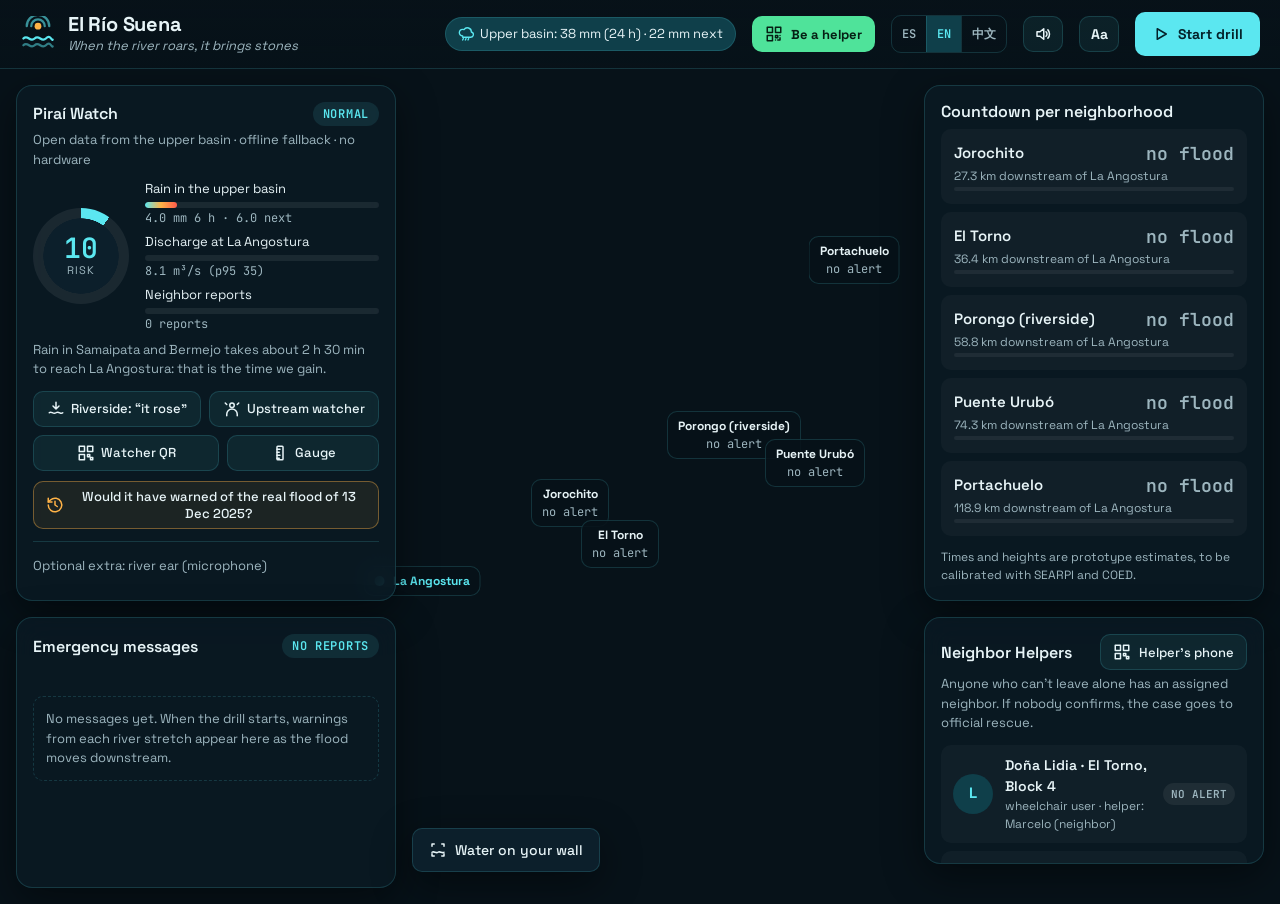
==== index.html @ af2d5462 "Vecinos Ayudantes y nombres sorteados para las personas de ejemplo - «Vecinos guardianes» pasa a «Ve" ====
<!doctype html>
<html lang="es">
<head>
<meta charset="utf-8">
<meta name="viewport" content="width=device-width, initial-scale=1">
<title>El Río Suena</title>
<meta name="description" content="Cuando el río suena, piedras trae: lluvia y caudal abiertos de la cuenca del Piraí, cuenta regresiva por barrio y vecinos ayudantes para quien no puede salir solo.">
<meta property="og:title" content="El Río Suena · alerta de crecidas del Piraí">
<meta property="og:description" content="Datos abiertos de la cuenca, cuenta regresiva por barrio y vecinos ayudantes. Santa Cruz, Bolivia.">
<meta property="og:image" content="capturas/escritorio-guardianes.png">
<meta name="theme-color" content="#071219">
<link rel="icon" href="icono.svg" type="image/svg+xml">
<link rel="manifest" href="manifest.webmanifest">
<link rel="apple-touch-icon" href="icono-192.png">
<link rel="stylesheet" href="vendor/fuentes.css">
<link rel="stylesheet" href="vendor/maplibre-gl.css">
<link rel="stylesheet" href="estilo.css">
</head>
<body>
<header class="barra">
  <div class="marca-app">
    <svg class="logo" viewBox="0 0 32 32" aria-hidden="true"><path d="M3 20c4-4 6 4 10 0s6 4 10 0 5 2 6 1" /><path d="M3 26c4-4 6 4 10 0s6 4 10 0 5 2 6 1" opacity=".5"/><circle cx="16" cy="9" r="3"/><path d="M10 9a6 6 0 0 1 12 0M6 9a10 10 0 0 1 20 0" opacity=".6"/></svg>
    <div><h1>El Río Suena</h1><p class="lema">Cuando el río suena, piedras trae</p></div>
  </div>
  <div class="chips">
    <span class="chip" id="chip-lluvia" title="Lluvia real río arriba"><svg viewBox="0 0 24 24"><path d="M7 15a5 5 0 1 1 2-9.6A6 6 0 0 1 20 9a4 4 0 0 1-1 7.9H7z"/><path d="M8 19l-1 2M12 19l-1 2M16 19l-1 2"/></svg><span>Lluvia…</span></span>
    <span class="chip" id="chip-reloj" hidden></span>
    <span class="chip sin-red-chip">Sin internet · última alerta guardada</span>
  </div>
  <button class="btn chico qr-jurado" id="btn-qr-jurado" title="Escanea y recibe la alerta en tu celular"><svg viewBox="0 0 24 24"><rect x="3" y="3" width="7" height="7"/><rect x="14" y="3" width="7" height="7"/><rect x="3" y="14" width="7" height="7"/><path d="M14 14h3v3h-3zM20 14v.01M14 20h.01M17 20h3v-3"/></svg>Sé ayudante</button>
  <span id="idioma-sel"></span>
  <button class="btn chico icono" id="btn-repetir" title="Leer el aviso en voz alta" aria-label="Leer el aviso en voz alta"><svg viewBox="0 0 24 24"><path d="M4 9v6h4l5 4V5L8 9z"/><path d="M16 9a4 4 0 0 1 0 6M18.5 6.5a8 8 0 0 1 0 11"/></svg></button>
  <button class="btn chico icono" id="btn-grande" aria-pressed="false" title="Letra grande y alto contraste" aria-label="Letra grande y alto contraste"><b>Aa</b></button>
  <button class="btn" id="btn-falsa" hidden title="La junta verificó el río y no hay crecida: se cancela la alerta en todos los celulares"><svg viewBox="0 0 24 24"><circle cx="12" cy="12" r="9"/><path d="M8 8l8 8M16 8l-8 8"/></svg>Falsa alarma</button>
  <button class="btn primario" id="btn-simulacro"><svg viewBox="0 0 24 24"><path d="M7 5l12 7-12 7z"/></svg>Iniciar simulacro</button>
</header>

<main class="tablero">
  <div id="mapa" class="mapa" aria-label="Mapa del río Piraí"></div>

  <section class="panel oido" aria-labelledby="t-oido">
    <header><h2 id="t-oido">Vigía del Piraí</h2><span class="estado" id="estado-riesgo" data-e="normal">escaneando…</span></header>
    <p class="sub" id="fuente-escaneo">Datos abiertos de la cuenca alta · sin sensores ni hardware</p>
    <p class="oficial" id="oficial" hidden><i></i><span></span> <a target="_blank" rel="noopener" hidden>boletín</a></p>
    <div class="riesgo">
      <div class="aguja"><b id="riesgo-num">…</b><span>riesgo</span></div>
      <ul class="partes">
        <li><span>Lluvia en la cuenca alta</span><div class="medidor"><i id="p-lluvia"></i></div><small id="v-lluvia">5 puntos · Open-Meteo</small></li>
        <li><span>Caudal en La Angostura</span><div class="medidor"><i id="p-rio"></i></div><small id="v-rio">GloFAS · Copernicus</small></li>
        <li><span>Reportes de vecinos</span><div class="medidor"><i id="p-vecinos"></i></div><small id="v-vecinos">0 reportes</small></li>
      </ul>
    </div>
    <p class="detalle" id="detalle-riesgo">La lluvia en Samaipata y Bermejo tarda unas 2 h 30 min en bajar hasta La Angostura: ese es el tiempo que ganamos.</p>
    <div class="fila">
      <button class="btn chico" id="btn-crecio" title="Un vecino de la ribera reporta que el río creció (solo sube el índice)"><svg viewBox="0 0 24 24"><path d="M3 17c3-3 5 3 9 0s6 3 9 0M12 3v9M8 8l4 4 4-4"/></svg>Ribera: «creció»</button>
      <button class="btn chico" id="btn-vigia" title="Un vigía río arriba (Bermejo, río Espejos) reporta que el río creció: con 2 vigías hay alerta"><svg viewBox="0 0 24 24"><circle cx="12" cy="7" r="3"/><path d="M5 21v-2a7 7 0 0 1 14 0v2M3 4l2 2M21 4l-2 2"/></svg>Vigía río arriba</button>
      <button class="btn chico" id="btn-qr-vigia" title="Escanea con otro celular para reportar como vigía río arriba"><svg viewBox="0 0 24 24"><rect x="3" y="3" width="7" height="7"/><rect x="14" y="3" width="7" height="7"/><rect x="3" y="14" width="7" height="7"/><path d="M14 14h3v3h-3zM18 18h3v3h-3z"/></svg>QR vigía</button>
      <button class="btn chico" id="btn-regla" title="Foto de la regla pintada: se lee el nivel con 3 toques"><svg viewBox="0 0 24 24"><rect x="8" y="3" width="8" height="18" rx="1"/><path d="M8 7h4M8 11h3M8 15h4M8 19h3"/></svg>Regla</button>
      <input type="file" accept="image/*" capture="environment" id="foto-regla" hidden>
    </div>
    <p class="confianza" id="confianza" hidden></p>
    <button class="btn chico riada" id="btn-riada"><svg viewBox="0 0 24 24"><path d="M3 12a9 9 0 1 0 3-6.7L3 8"/><path d="M3 3v5h5M12 7v5l3 2"/></svg>¿Habría avisado la riada real del 13/12/2025?</button>
    <details class="extra">
      <summary>Extra opcional: oído del río (micrófono)</summary>
      <canvas id="espectro" width="520" height="120" aria-label="Espectrograma del sonido del río"></canvas>
      <div class="medidor"><div id="medidor-barra"></div></div>
      <p class="detalle"><span class="estado" id="estado-oido" data-e="apagado">apagado</span> <span id="detalle-oido">El rugido grave (20–300 Hz) de las piedras arrastradas sube antes que el nivel del agua.</span></p>
      <button class="btn chico" id="btn-mic"><svg viewBox="0 0 24 24"><rect x="9" y="3" width="6" height="11" rx="3"/><path d="M5 11a7 7 0 0 0 14 0M12 18v3"/></svg>Escuchar con micrófono</button>
    </details>
  </section>

  <section class="panel mensajes" aria-labelledby="t-msj">
    <header><h2 id="t-msj">Mensajes de emergencia</h2><span class="estado" id="estado-msj" data-e="normal">sin reportes</span></header>
    <!-- pila sin scroll: el mensaje activo queda quieto unos segundos para leerlo; los anteriores asoman detrás -->
    <div id="pila-msj" class="msj msj-pila" role="log" aria-live="polite" aria-relevant="additions"></div>
    <p class="msj-vacio" id="msj-vacio">Sin mensajes. Al iniciar el simulacro, aquí aparecen los avisos de cada tramo del río a medida que baja la crecida.</p>
  </section>

  <section class="panel cuenta" aria-labelledby="t-cuenta">
    <header><h2 id="t-cuenta">Cuenta regresiva por barrio</h2></header>
    <ol id="lista-barrios" class="barrios"></ol>
    <p class="nota">Tiempos y alturas estimados para el prototipo; se calibran con SEARPI y el COED.</p>
  </section>

  <section class="panel guardianes" aria-labelledby="t-guard">
    <header><h2 id="t-guard">Vecinos Ayudantes</h2><button class="btn chico" id="btn-qr"><svg viewBox="0 0 24 24"><rect x="3" y="3" width="7" height="7"/><rect x="14" y="3" width="7" height="7"/><rect x="3" y="14" width="7" height="7"/><path d="M14 14h3v3h-3zM18 18h3v3h-3z"/></svg>Celular del ayudante</button></header>
    <p class="sub">Quien no puede salir solo tiene un vecino asignado. Si nadie confirma, pasa al rescate oficial.</p>
    <ul id="lista-personas" class="personas"></ul>
    <div class="fila pie"><button class="btn chico" id="btn-registro"><svg viewBox="0 0 24 24"><circle cx="9" cy="8" r="3"/><path d="M3 20v-1a6 6 0 0 1 12 0v1M19 8v6M16 11h6"/></svg>Registrar persona</button><button class="btn chico" id="btn-junta"><svg viewBox="0 0 24 24"><rect x="3" y="4" width="18" height="16" rx="2"/><path d="M3 9h18M8 4v16"/></svg>Panel de la junta / COED</button></div>
  </section>

  <button class="btn flotante" id="btn-pared" aria-label="El agua en tu pared" title="El agua en tu pared"><svg viewBox="0 0 24 24"><path d="M4 7V4h3M17 4h3v3M20 17v3h-3M7 20H4v-3"/><path d="M4 15c3-2 5 2 8 0s5 2 8 0"/></svg>El agua en tu pared</button>
</main>

<dialog id="dlg-pared" class="dlg pantalla">
  <div class="pared">
    <video id="video" playsinline muted></video>
    <canvas id="lienzo-pared"></canvas>
    <div class="pared-info"><b id="pared-barrio">El Torno</b><span id="pared-msg">…</span></div>
    <div class="pared-acciones">
      <select id="pared-sel" aria-label="Barrio"></select>
      <button class="btn chico" id="pared-auto">Calibrar solo</button>
      <button class="btn chico" id="pared-cerrar">Cerrar</button>
    </div>
  </div>
</dialog>

<dialog id="dlg-regla" class="dlg">
  <h3>Lectura de la regla pintada</h3>
  <p id="regla-paso">Toca la marca de 0 m</p>
  <div class="regla-img"><canvas id="lienzo-regla"></canvas></div>
  <div class="fila"><button class="btn chico" id="regla-cerrar">Cerrar</button></div>
</dialog>

<dialog id="dlg-qr" class="dlg">
  <h3>Sé ayudante de…</h3>
  <p>Escanea con tu celular y toca «Activar avisos». Cuando el río suene, tu celular va a sonar y vibrar.</p>
  <div id="qr" class="qr"></div>
  <p class="nota" id="qr-link"></p>
  <p class="nota">Para que suene con la pantalla apagada: app <b>ntfy</b> → suscribirse al tema <code id="qr-tema"></code>.</p>
  <div class="fila"><button class="btn chico" id="qr-cerrar">Cerrar</button></div>
</dialog>

<dialog id="dlg-registro" class="dlg">
  <h3>Registrar a quien no puede salir solo</h3>
  <p>Llega al registro compartido de la junta vecinal. Cuando la junta lo aprueba, su ayudante recibe la alerta. Sin internet se guarda aquí y se envía después.</p>
  <form id="form-registro" class="formulario">
    <label>Nombre<input name="nombre" id="reg-nombre" required maxlength="60" placeholder="Doña Carmen Rojas"></label>
    <label>Edad<input name="edad" type="number" min="0" max="120" inputmode="numeric"></label>
    <label class="ancho">¿Qué necesita?<input name="necesidad" required maxlength="80" placeholder="silla de ruedas, no oye, niños solos…"></label>
    <label>Barrio<select name="barrio" id="reg-barrio" required></select></label>
    <label>Cuadra / referencia<input name="cuadra" required maxlength="40" placeholder="Cuadra 3, casa verde"></label>
    <label>Vecino ayudante<input name="guardian" required maxlength="60" placeholder="Marcelo (vecino)"></label>
    <label>Celular del ayudante<input name="tel" type="tel" inputmode="tel" maxlength="16" placeholder="7XXXXXXX"></label>
    <label class="ancho">Cómo avisarle<select name="idioma"><option value="castellano">castellano</option><option value="LSB">señas (LSB)</option><option value="quechua">quechua</option><option value="guaraní">guaraní</option><option value="aimara">aimara</option></select></label>
    <p class="nota ancho" id="reg-msg" role="status"></p>
    <div class="fila ancho"><button class="btn primario" type="submit">Registrar</button><button class="btn chico" type="button" id="reg-cerrar">Cerrar</button></div>
  </form>
</dialog>

<dialog id="dlg-junta" class="dlg ancha">
  <h3>Panel de la junta vecinal y del COED</h3>
  <p class="nube" id="junta-nube" role="status"></p>
  <div class="fila" id="junta-login" hidden><label>Clave de la junta <input id="junta-clave" type="password" inputmode="numeric" autocomplete="off" maxlength="40" placeholder="demo: 1312"></label><button class="btn chico ok" id="junta-entrar">Entrar</button></div>
  <p id="junta-resumen"></p>
  <div class="tabla-env"><table class="junta"><thead><tr><th>Persona</th><th>Dónde</th><th>Necesita</th><th>Ayudante</th><th>Estado</th><th></th></tr></thead><tbody id="junta-filas"></tbody></table></div>
  <div class="fila"><button class="btn chico" id="junta-csv">Exportar CSV</button><button class="btn chico" id="junta-imprimir">Imprimir lista</button><button class="btn chico" id="junta-cerrar">Cerrar</button></div>
</dialog>

<dialog id="dlg-riada" class="dlg ancha">
  <h3>¿El Río Suena habría avisado la riada del 13/12/2025?</h3>
  <p>La madrugada del 13 de diciembre de 2025 el Piraí se desbordó en El Torno: 26 personas fallecieron y más de 1.300 familias resultaron damnificadas. Se reproduce esa noche hora por hora con los datos abiertos disponibles.</p>
  <svg id="riada-svg" class="riada-svg" viewBox="0 0 600 220" role="img" aria-label="Lluvia por hora y riesgo calculado la noche del 12 al 13 de diciembre de 2025"></svg>
  <p class="leyenda"><i class="lg mm"></i>lluvia por hora (modelos) <i class="lg solo"></i>riesgo solo con modelos <i class="lg con"></i>riesgo con vigías río arriba</p>
  <div id="riada-veredicto" class="veredicto" hidden></div>
  <p class="nota">Fuentes: <span id="riada-fuentes"></span></p>
  <div class="fila"><button class="btn chico" id="riada-cerrar">Cerrar</button></div>
</dialog>

<div class="respuestas" id="respuestas" aria-live="polite"></div>
<div class="exito" id="exito" hidden>
  <div class="exito-caja">
    <svg viewBox="0 0 64 64" aria-hidden="true"><circle cx="32" cy="32" r="29"/><path d="M19 33l9 9 18-20"/></svg>
    <h2>Todos a salvo</h2>
    <p id="exito-texto"></p>
    <div class="exito-datos" id="exito-datos"></div>
    <p class="lema">Cuando el río suena, el barrio responde.</p>
    <button class="btn primario" id="exito-cerrar">Ver el mapa</button>
  </div>
</div>

<script src="vendor/maplibre-gl.js"></script>
<script src="vendor/qrcode.min.js"></script>
<script type="module" src="js/app.js"></script>
</body>
</html>
---- vendor/fuentes.css ----
@font-face{font-family:'Space Grotesk';font-style:normal;font-weight:400;font-display:swap;src:url(fuentes/space-grotesk-latin-400-normal.woff2) format('woff2')}
@font-face{font-family:'Space Grotesk';font-style:normal;font-weight:500;font-display:swap;src:url(fuentes/space-grotesk-latin-500-normal.woff2) format('woff2')}
@font-face{font-family:'Space Grotesk';font-style:normal;font-weight:600;font-display:swap;src:url(fuentes/space-grotesk-latin-600-normal.woff2) format('woff2')}
@font-face{font-family:'Space Grotesk';font-style:normal;font-weight:700;font-display:swap;src:url(fuentes/space-grotesk-latin-700-normal.woff2) format('woff2')}
@font-face{font-family:'JetBrains Mono';font-style:normal;font-weight:400;font-display:swap;src:url(fuentes/jetbrains-mono-latin-400-normal.woff2) format('woff2')}
@font-face{font-family:'JetBrains Mono';font-style:normal;font-weight:600;font-display:swap;src:url(fuentes/jetbrains-mono-latin-600-normal.woff2) format('woff2')}
---- vendor/maplibre-gl.css ----
.maplibregl-map{font:12px/20px Helvetica Neue,Arial,Helvetica,sans-serif;overflow:hidden;position:relative;-webkit-tap-highlight-color:rgb(0 0 0/0)}.maplibregl-canvas{left:0;position:absolute;top:0}.maplibregl-map:fullscreen{height:100%;width:100%}.maplibregl-ctrl-group button.maplibregl-ctrl-compass{touch-action:none}.maplibregl-canvas-container.maplibregl-interactive,.maplibregl-ctrl-group button.maplibregl-ctrl-compass{cursor:grab;-webkit-user-select:none;-moz-user-select:none;user-select:none}.maplibregl-canvas-container.maplibregl-interactive.maplibregl-track-pointer{cursor:pointer}.maplibregl-canvas-container.maplibregl-interactive:active,.maplibregl-ctrl-group button.maplibregl-ctrl-compass:active{cursor:grabbing}.maplibregl-canvas-container.maplibregl-touch-zoom-rotate,.maplibregl-canvas-container.maplibregl-touch-zoom-rotate .maplibregl-canvas{touch-action:pan-x pan-y}.maplibregl-canvas-container.maplibregl-touch-drag-pan,.maplibregl-canvas-container.maplibregl-touch-drag-pan .maplibregl-canvas{touch-action:pinch-zoom}.maplibregl-canvas-container.maplibregl-touch-zoom-rotate.maplibregl-touch-drag-pan,.maplibregl-canvas-container.maplibregl-touch-zoom-rotate.maplibregl-touch-drag-pan .maplibregl-canvas{touch-action:none}.maplibregl-canvas-container.maplibregl-touch-drag-pan.maplibregl-cooperative-gestures,.maplibregl-canvas-container.maplibregl-touch-drag-pan.maplibregl-cooperative-gestures .maplibregl-canvas{touch-action:pan-x pan-y}.maplibregl-ctrl-bottom-left,.maplibregl-ctrl-bottom-right,.maplibregl-ctrl-top-left,.maplibregl-ctrl-top-right{pointer-events:none;position:absolute;z-index:2}.maplibregl-ctrl-top-left{left:0;top:0}.maplibregl-ctrl-top-right{right:0;top:0}.maplibregl-ctrl-bottom-left{bottom:0;left:0}.maplibregl-ctrl-bottom-right{bottom:0;right:0}.maplibregl-ctrl{clear:both;pointer-events:auto;transform:translate(0)}.maplibregl-ctrl-top-left .maplibregl-ctrl{float:left;margin:10px 0 0 10px}.maplibregl-ctrl-top-right .maplibregl-ctrl{float:right;margin:10px 10px 0 0}.maplibregl-ctrl-bottom-left .maplibregl-ctrl{float:left;margin:0 0 10px 10px}.maplibregl-ctrl-bottom-right .maplibregl-ctrl{float:right;margin:0 10px 10px 0}.maplibregl-ctrl-group{background:#fff;border-radius:4px}.maplibregl-ctrl-group:not(:empty){box-shadow:0 0 0 2px rgba(0,0,0,.1)}@media (forced-colors:active){.maplibregl-ctrl-group:not(:empty){box-shadow:0 0 0 2px ButtonText}}.maplibregl-ctrl-group button{background-color:transparent;border:0;box-sizing:border-box;cursor:pointer;display:block;height:29px;outline:none;padding:0;width:29px}.maplibregl-ctrl-group button+button{border-top:1px solid #ddd}.maplibregl-ctrl button .maplibregl-ctrl-icon{background-position:50%;background-repeat:no-repeat;display:block;height:100%;width:100%}@media (forced-colors:active){.maplibregl-ctrl-icon{background-color:transparent}.maplibregl-ctrl-group button+button{border-top:1px solid ButtonText}}.maplibregl-ctrl button::-moz-focus-inner{border:0;padding:0}.maplibregl-ctrl-attrib-button:focus,.maplibregl-ctrl-group button:focus{box-shadow:0 0 2px 2px #0096ff}.maplibregl-ctrl button:disabled{cursor:not-allowed}.maplibregl-ctrl button:disabled .maplibregl-ctrl-icon{opacity:.25}.maplibregl-ctrl button:not(:disabled):hover{background-color:rgb(0 0 0/5%)}.maplibregl-ctrl-group button:focus:focus-visible{box-shadow:0 0 2px 2px #0096ff}.maplibregl-ctrl-group button:focus:not(:focus-visible){box-shadow:none}.maplibregl-ctrl-group button:focus:first-child{border-radius:4px 4px 0 0}.maplibregl-ctrl-group button:focus:last-child{border-radius:0 0 4px 4px}.maplibregl-ctrl-group button:focus:only-child{border-radius:inherit}.maplibregl-ctrl button.maplibregl-ctrl-zoom-out .maplibregl-ctrl-icon{background-image:url("data:image/svg+xml;charset=utf-8,%3Csvg xmlns='http://www.w3.org/2000/svg' width='29' height='29' fill='%23333' viewBox='0 0 29 29'%3E%3Cpath d='M10 13c-.75 0-1.5.75-1.5 1.5S9.25 16 10 16h9c.75 0 1.5-.75 1.5-1.5S19.75 13 19 13z'/%3E%3C/svg%3E")}.maplibregl-ctrl button.maplibregl-ctrl-zoom-in .maplibregl-ctrl-icon{background-image:url("data:image/svg+xml;charset=utf-8,%3Csvg xmlns='http://www.w3.org/2000/svg' width='29' height='29' fill='%23333' viewBox='0 0 29 29'%3E%3Cpath d='M14.5 8.5c-.75 0-1.5.75-1.5 1.5v3h-3c-.75 0-1.5.75-1.5 1.5S9.25 16 10 16h3v3c0 .75.75 1.5 1.5 1.5S16 19.75 16 19v-3h3c.75 0 1.5-.75 1.5-1.5S19.75 13 19 13h-3v-3c0-.75-.75-1.5-1.5-1.5'/%3E%3C/svg%3E")}@media (forced-colors:active){.maplibregl-ctrl button.maplibregl-ctrl-zoom-out .maplibregl-ctrl-icon{background-image:url("data:image/svg+xml;charset=utf-8,%3Csvg xmlns='http://www.w3.org/2000/svg' width='29' height='29' fill='%23fff' viewBox='0 0 29 29'%3E%3Cpath d='M10 13c-.75 0-1.5.75-1.5 1.5S9.25 16 10 16h9c.75 0 1.5-.75 1.5-1.5S19.75 13 19 13z'/%3E%3C/svg%3E")}.maplibregl-ctrl button.maplibregl-ctrl-zoom-in .maplibregl-ctrl-icon{background-image:url("data:image/svg+xml;charset=utf-8,%3Csvg xmlns='http://www.w3.org/2000/svg' width='29' height='29' fill='%23fff' viewBox='0 0 29 29'%3E%3Cpath d='M14.5 8.5c-.75 0-1.5.75-1.5 1.5v3h-3c-.75 0-1.5.75-1.5 1.5S9.25 16 10 16h3v3c0 .75.75 1.5 1.5 1.5S16 19.75 16 19v-3h3c.75 0 1.5-.75 1.5-1.5S19.75 13 19 13h-3v-3c0-.75-.75-1.5-1.5-1.5'/%3E%3C/svg%3E")}}@media (forced-colors:active) and (prefers-color-scheme:light){.maplibregl-ctrl button.maplibregl-ctrl-zoom-out .maplibregl-ctrl-icon{background-image:url("data:image/svg+xml;charset=utf-8,%3Csvg xmlns='http://www.w3.org/2000/svg' width='29' height='29' viewBox='0 0 29 29'%3E%3Cpath d='M10 13c-.75 0-1.5.75-1.5 1.5S9.25 16 10 16h9c.75 0 1.5-.75 1.5-1.5S19.75 13 19 13z'/%3E%3C/svg%3E")}.maplibregl-ctrl button.maplibregl-ctrl-zoom-in .maplibregl-ctrl-icon{background-image:url("data:image/svg+xml;charset=utf-8,%3Csvg xmlns='http://www.w3.org/2000/svg' width='29' height='29' viewBox='0 0 29 29'%3E%3Cpath d='M14.5 8.5c-.75 0-1.5.75-1.5 1.5v3h-3c-.75 0-1.5.75-1.5 1.5S9.25 16 10 16h3v3c0 .75.75 1.5 1.5 1.5S16 19.75 16 19v-3h3c.75 0 1.5-.75 1.5-1.5S19.75 13 19 13h-3v-3c0-.75-.75-1.5-1.5-1.5'/%3E%3C/svg%3E")}}.maplibregl-ctrl button.maplibregl-ctrl-fullscreen .maplibregl-ctrl-icon{background-image:url("data:image/svg+xml;charset=utf-8,%3Csvg xmlns='http://www.w3.org/2000/svg' width='29' height='29' fill='%23333' viewBox='0 0 29 29'%3E%3Cpath d='M24 16v5.5c0 1.75-.75 2.5-2.5 2.5H16v-1l3-1.5-4-5.5 1-1 5.5 4 1.5-3zM6 16l1.5 3 5.5-4 1 1-4 5.5 3 1.5v1H7.5C5.75 24 5 23.25 5 21.5V16zm7-11v1l-3 1.5 4 5.5-1 1-5.5-4L6 13H5V7.5C5 5.75 5.75 5 7.5 5zm11 2.5c0-1.75-.75-2.5-2.5-2.5H16v1l3 1.5-4 5.5 1 1 5.5-4 1.5 3h1z'/%3E%3C/svg%3E")}.maplibregl-ctrl button.maplibregl-ctrl-shrink .maplibregl-ctrl-icon{background-image:url("data:image/svg+xml;charset=utf-8,%3Csvg xmlns='http://www.w3.org/2000/svg' width='29' height='29' viewBox='0 0 29 29'%3E%3Cpath d='M18.5 16c-1.75 0-2.5.75-2.5 2.5V24h1l1.5-3 5.5 4 1-1-4-5.5 3-1.5v-1zM13 18.5c0-1.75-.75-2.5-2.5-2.5H5v1l3 1.5L4 24l1 1 5.5-4 1.5 3h1zm3-8c0 1.75.75 2.5 2.5 2.5H24v-1l-3-1.5L25 5l-1-1-5.5 4L17 5h-1zM10.5 13c1.75 0 2.5-.75 2.5-2.5V5h-1l-1.5 3L5 4 4 5l4 5.5L5 12v1z'/%3E%3C/svg%3E")}@media (forced-colors:active){.maplibregl-ctrl button.maplibregl-ctrl-fullscreen .maplibregl-ctrl-icon{background-image:url("data:image/svg+xml;charset=utf-8,%3Csvg xmlns='http://www.w3.org/2000/svg' width='29' height='29' fill='%23fff' viewBox='0 0 29 29'%3E%3Cpath d='M24 16v5.5c0 1.75-.75 2.5-2.5 2.5H16v-1l3-1.5-4-5.5 1-1 5.5 4 1.5-3zM6 16l1.5 3 5.5-4 1 1-4 5.5 3 1.5v1H7.5C5.75 24 5 23.25 5 21.5V16zm7-11v1l-3 1.5 4 5.5-1 1-5.5-4L6 13H5V7.5C5 5.75 5.75 5 7.5 5zm11 2.5c0-1.75-.75-2.5-2.5-2.5H16v1l3 1.5-4 5.5 1 1 5.5-4 1.5 3h1z'/%3E%3C/svg%3E")}.maplibregl-ctrl button.maplibregl-ctrl-shrink .maplibregl-ctrl-icon{background-image:url("data:image/svg+xml;charset=utf-8,%3Csvg xmlns='http://www.w3.org/2000/svg' width='29' height='29' fill='%23fff' viewBox='0 0 29 29'%3E%3Cpath d='M18.5 16c-1.75 0-2.5.75-2.5 2.5V24h1l1.5-3 5.5 4 1-1-4-5.5 3-1.5v-1zM13 18.5c0-1.75-.75-2.5-2.5-2.5H5v1l3 1.5L4 24l1 1 5.5-4 1.5 3h1zm3-8c0 1.75.75 2.5 2.5 2.5H24v-1l-3-1.5L25 5l-1-1-5.5 4L17 5h-1zM10.5 13c1.75 0 2.5-.75 2.5-2.5V5h-1l-1.5 3L5 4 4 5l4 5.5L5 12v1z'/%3E%3C/svg%3E")}}@media (forced-colors:active) and (prefers-color-scheme:light){.maplibregl-ctrl button.maplibregl-ctrl-fullscreen .maplibregl-ctrl-icon{background-image:url("data:image/svg+xml;charset=utf-8,%3Csvg xmlns='http://www.w3.org/2000/svg' width='29' height='29' viewBox='0 0 29 29'%3E%3Cpath d='M24 16v5.5c0 1.75-.75 2.5-2.5 2.5H16v-1l3-1.5-4-5.5 1-1 5.5 4 1.5-3zM6 16l1.5 3 5.5-4 1 1-4 5.5 3 1.5v1H7.5C5.75 24 5 23.25 5 21.5V16zm7-11v1l-3 1.5 4 5.5-1 1-5.5-4L6 13H5V7.5C5 5.75 5.75 5 7.5 5zm11 2.5c0-1.75-.75-2.5-2.5-2.5H16v1l3 1.5-4 5.5 1 1 5.5-4 1.5 3h1z'/%3E%3C/svg%3E")}.maplibregl-ctrl button.maplibregl-ctrl-shrink .maplibregl-ctrl-icon{background-image:url("data:image/svg+xml;charset=utf-8,%3Csvg xmlns='http://www.w3.org/2000/svg' width='29' height='29' viewBox='0 0 29 29'%3E%3Cpath d='M18.5 16c-1.75 0-2.5.75-2.5 2.5V24h1l1.5-3 5.5 4 1-1-4-5.5 3-1.5v-1zM13 18.5c0-1.75-.75-2.5-2.5-2.5H5v1l3 1.5L4 24l1 1 5.5-4 1.5 3h1zm3-8c0 1.75.75 2.5 2.5 2.5H24v-1l-3-1.5L25 5l-1-1-5.5 4L17 5h-1zM10.5 13c1.75 0 2.5-.75 2.5-2.5V5h-1l-1.5 3L5 4 4 5l4 5.5L5 12v1z'/%3E%3C/svg%3E")}}.maplibregl-ctrl button.maplibregl-ctrl-compass .maplibregl-ctrl-icon{background-image:url("data:image/svg+xml;charset=utf-8,%3Csvg xmlns='http://www.w3.org/2000/svg' width='29' height='29' fill='%23333' viewBox='0 0 29 29'%3E%3Cpath d='m10.5 14 4-8 4 8z'/%3E%3Cpath fill='%23ccc' d='m10.5 16 4 8 4-8z'/%3E%3C/svg%3E")}@media (forced-colors:active){.maplibregl-ctrl button.maplibregl-ctrl-compass .maplibregl-ctrl-icon{background-image:url("data:image/svg+xml;charset=utf-8,%3Csvg xmlns='http://www.w3.org/2000/svg' width='29' height='29' fill='%23fff' viewBox='0 0 29 29'%3E%3Cpath d='m10.5 14 4-8 4 8z'/%3E%3Cpath fill='%23ccc' d='m10.5 16 4 8 4-8z'/%3E%3C/svg%3E")}}@media (forced-colors:active) and (prefers-color-scheme:light){.maplibregl-ctrl button.maplibregl-ctrl-compass .maplibregl-ctrl-icon{background-image:url("data:image/svg+xml;charset=utf-8,%3Csvg xmlns='http://www.w3.org/2000/svg' width='29' height='29' viewBox='0 0 29 29'%3E%3Cpath d='m10.5 14 4-8 4 8z'/%3E%3Cpath fill='%23ccc' d='m10.5 16 4 8 4-8z'/%3E%3C/svg%3E")}}.maplibregl-ctrl button.maplibregl-ctrl-terrain .maplibregl-ctrl-icon{background-image:url("data:image/svg+xml;charset=utf-8,%3Csvg xmlns='http://www.w3.org/2000/svg' width='22' height='22' fill='%23333' viewBox='0 0 22 22'%3E%3Cpath d='m1.754 13.406 4.453-4.851 3.09 3.09 3.281 3.277.969-.969-3.309-3.312 3.844-4.121 6.148 6.886h1.082v-.855l-7.207-8.07-4.84 5.187L6.169 6.57l-5.48 5.965v.871ZM.688 16.844h20.625v1.375H.688Zm0 0'/%3E%3C/svg%3E")}.maplibregl-ctrl button.maplibregl-ctrl-terrain-enabled .maplibregl-ctrl-icon{background-image:url("data:image/svg+xml;charset=utf-8,%3Csvg xmlns='http://www.w3.org/2000/svg' width='22' height='22' fill='%2333b5e5' viewBox='0 0 22 22'%3E%3Cpath d='m1.754 13.406 4.453-4.851 3.09 3.09 3.281 3.277.969-.969-3.309-3.312 3.844-4.121 6.148 6.886h1.082v-.855l-7.207-8.07-4.84 5.187L6.169 6.57l-5.48 5.965v.871ZM.688 16.844h20.625v1.375H.688Zm0 0'/%3E%3C/svg%3E")}.maplibregl-ctrl button.maplibregl-ctrl-geolocate .maplibregl-ctrl-icon{background-image:url("data:image/svg+xml;charset=utf-8,%3Csvg xmlns='http://www.w3.org/2000/svg' width='29' height='29' fill='%23333' viewBox='0 0 20 20'%3E%3Cpath d='M10 4C9 4 9 5 9 5v.1A5 5 0 0 0 5.1 9H5s-1 0-1 1 1 1 1 1h.1A5 5 0 0 0 9 14.9v.1s0 1 1 1 1-1 1-1v-.1a5 5 0 0 0 3.9-3.9h.1s1 0 1-1-1-1-1-1h-.1A5 5 0 0 0 11 5.1V5s0-1-1-1m0 2.5a3.5 3.5 0 1 1 0 7 3.5 3.5 0 1 1 0-7'/%3E%3Ccircle cx='10' cy='10' r='2'/%3E%3C/svg%3E")}.maplibregl-ctrl button.maplibregl-ctrl-geolocate:disabled .maplibregl-ctrl-icon{background-image:url("data:image/svg+xml;charset=utf-8,%3Csvg xmlns='http://www.w3.org/2000/svg' width='29' height='29' fill='%23aaa' viewBox='0 0 20 20'%3E%3Cpath d='M10 4C9 4 9 5 9 5v.1A5 5 0 0 0 5.1 9H5s-1 0-1 1 1 1 1 1h.1A5 5 0 0 0 9 14.9v.1s0 1 1 1 1-1 1-1v-.1a5 5 0 0 0 3.9-3.9h.1s1 0 1-1-1-1-1-1h-.1A5 5 0 0 0 11 5.1V5s0-1-1-1m0 2.5a3.5 3.5 0 1 1 0 7 3.5 3.5 0 1 1 0-7'/%3E%3Ccircle cx='10' cy='10' r='2'/%3E%3Cpath fill='red' d='m14 5 1 1-9 9-1-1z'/%3E%3C/svg%3E")}.maplibregl-ctrl button.maplibregl-ctrl-geolocate.maplibregl-ctrl-geolocate-active .maplibregl-ctrl-icon{background-image:url("data:image/svg+xml;charset=utf-8,%3Csvg xmlns='http://www.w3.org/2000/svg' width='29' height='29' fill='%2333b5e5' viewBox='0 0 20 20'%3E%3Cpath d='M10 4C9 4 9 5 9 5v.1A5 5 0 0 0 5.1 9H5s-1 0-1 1 1 1 1 1h.1A5 5 0 0 0 9 14.9v.1s0 1 1 1 1-1 1-1v-.1a5 5 0 0 0 3.9-3.9h.1s1 0 1-1-1-1-1-1h-.1A5 5 0 0 0 11 5.1V5s0-1-1-1m0 2.5a3.5 3.5 0 1 1 0 7 3.5 3.5 0 1 1 0-7'/%3E%3Ccircle cx='10' cy='10' r='2'/%3E%3C/svg%3E")}.maplibregl-ctrl button.maplibregl-ctrl-geolocate.maplibregl-ctrl-geolocate-active-error .maplibregl-ctrl-icon{background-image:url("data:image/svg+xml;charset=utf-8,%3Csvg xmlns='http://www.w3.org/2000/svg' width='29' height='29' fill='%23e58978' viewBox='0 0 20 20'%3E%3Cpath d='M10 4C9 4 9 5 9 5v.1A5 5 0 0 0 5.1 9H5s-1 0-1 1 1 1 1 1h.1A5 5 0 0 0 9 14.9v.1s0 1 1 1 1-1 1-1v-.1a5 5 0 0 0 3.9-3.9h.1s1 0 1-1-1-1-1-1h-.1A5 5 0 0 0 11 5.1V5s0-1-1-1m0 2.5a3.5 3.5 0 1 1 0 7 3.5 3.5 0 1 1 0-7'/%3E%3Ccircle cx='10' cy='10' r='2'/%3E%3C/svg%3E")}.maplibregl-ctrl button.maplibregl-ctrl-geolocate.maplibregl-ctrl-geolocate-background .maplibregl-ctrl-icon{background-image:url("data:image/svg+xml;charset=utf-8,%3Csvg xmlns='http://www.w3.org/2000/svg' width='29' height='29' fill='%2333b5e5' viewBox='0 0 20 20'%3E%3Cpath d='M10 4C9 4 9 5 9 5v.1A5 5 0 0 0 5.1 9H5s-1 0-1 1 1 1 1 1h.1A5 5 0 0 0 9 14.9v.1s0 1 1 1 1-1 1-1v-.1a5 5 0 0 0 3.9-3.9h.1s1 0 1-1-1-1-1-1h-.1A5 5 0 0 0 11 5.1V5s0-1-1-1m0 2.5a3.5 3.5 0 1 1 0 7 3.5 3.5 0 1 1 0-7'/%3E%3C/svg%3E")}.maplibregl-ctrl button.maplibregl-ctrl-geolocate.maplibregl-ctrl-geolocate-background-error .maplibregl-ctrl-icon{background-image:url("data:image/svg+xml;charset=utf-8,%3Csvg xmlns='http://www.w3.org/2000/svg' width='29' height='29' fill='%23e54e33' viewBox='0 0 20 20'%3E%3Cpath d='M10 4C9 4 9 5 9 5v.1A5 5 0 0 0 5.1 9H5s-1 0-1 1 1 1 1 1h.1A5 5 0 0 0 9 14.9v.1s0 1 1 1 1-1 1-1v-.1a5 5 0 0 0 3.9-3.9h.1s1 0 1-1-1-1-1-1h-.1A5 5 0 0 0 11 5.1V5s0-1-1-1m0 2.5a3.5 3.5 0 1 1 0 7 3.5 3.5 0 1 1 0-7'/%3E%3C/svg%3E")}.maplibregl-ctrl button.maplibregl-ctrl-geolocate.maplibregl-ctrl-geolocate-waiting .maplibregl-ctrl-icon{animation:maplibregl-spin 2s linear infinite}@media (forced-colors:active){.maplibregl-ctrl button.maplibregl-ctrl-geolocate .maplibregl-ctrl-icon{background-image:url("data:image/svg+xml;charset=utf-8,%3Csvg xmlns='http://www.w3.org/2000/svg' width='29' height='29' fill='%23fff' viewBox='0 0 20 20'%3E%3Cpath d='M10 4C9 4 9 5 9 5v.1A5 5 0 0 0 5.1 9H5s-1 0-1 1 1 1 1 1h.1A5 5 0 0 0 9 14.9v.1s0 1 1 1 1-1 1-1v-.1a5 5 0 0 0 3.9-3.9h.1s1 0 1-1-1-1-1-1h-.1A5 5 0 0 0 11 5.1V5s0-1-1-1m0 2.5a3.5 3.5 0 1 1 0 7 3.5 3.5 0 1 1 0-7'/%3E%3Ccircle cx='10' cy='10' r='2'/%3E%3C/svg%3E")}.maplibregl-ctrl button.maplibregl-ctrl-geolocate:disabled .maplibregl-ctrl-icon{background-image:url("data:image/svg+xml;charset=utf-8,%3Csvg xmlns='http://www.w3.org/2000/svg' width='29' height='29' fill='%23999' viewBox='0 0 20 20'%3E%3Cpath d='M10 4C9 4 9 5 9 5v.1A5 5 0 0 0 5.1 9H5s-1 0-1 1 1 1 1 1h.1A5 5 0 0 0 9 14.9v.1s0 1 1 1 1-1 1-1v-.1a5 5 0 0 0 3.9-3.9h.1s1 0 1-1-1-1-1-1h-.1A5 5 0 0 0 11 5.1V5s0-1-1-1m0 2.5a3.5 3.5 0 1 1 0 7 3.5 3.5 0 1 1 0-7'/%3E%3Ccircle cx='10' cy='10' r='2'/%3E%3Cpath fill='red' d='m14 5 1 1-9 9-1-1z'/%3E%3C/svg%3E")}.maplibregl-ctrl button.maplibregl-ctrl-geolocate.maplibregl-ctrl-geolocate-active .maplibregl-ctrl-icon{background-image:url("data:image/svg+xml;charset=utf-8,%3Csvg xmlns='http://www.w3.org/2000/svg' width='29' height='29' fill='%2333b5e5' viewBox='0 0 20 20'%3E%3Cpath d='M10 4C9 4 9 5 9 5v.1A5 5 0 0 0 5.1 9H5s-1 0-1 1 1 1 1 1h.1A5 5 0 0 0 9 14.9v.1s0 1 1 1 1-1 1-1v-.1a5 5 0 0 0 3.9-3.9h.1s1 0 1-1-1-1-1-1h-.1A5 5 0 0 0 11 5.1V5s0-1-1-1m0 2.5a3.5 3.5 0 1 1 0 7 3.5 3.5 0 1 1 0-7'/%3E%3Ccircle cx='10' cy='10' r='2'/%3E%3C/svg%3E")}.maplibregl-ctrl button.maplibregl-ctrl-geolocate.maplibregl-ctrl-geolocate-active-error .maplibregl-ctrl-icon{background-image:url("data:image/svg+xml;charset=utf-8,%3Csvg xmlns='http://www.w3.org/2000/svg' width='29' height='29' fill='%23e58978' viewBox='0 0 20 20'%3E%3Cpath d='M10 4C9 4 9 5 9 5v.1A5 5 0 0 0 5.1 9H5s-1 0-1 1 1 1 1 1h.1A5 5 0 0 0 9 14.9v.1s0 1 1 1 1-1 1-1v-.1a5 5 0 0 0 3.9-3.9h.1s1 0 1-1-1-1-1-1h-.1A5 5 0 0 0 11 5.1V5s0-1-1-1m0 2.5a3.5 3.5 0 1 1 0 7 3.5 3.5 0 1 1 0-7'/%3E%3Ccircle cx='10' cy='10' r='2'/%3E%3C/svg%3E")}.maplibregl-ctrl button.maplibregl-ctrl-geolocate.maplibregl-ctrl-geolocate-background .maplibregl-ctrl-icon{background-image:url("data:image/svg+xml;charset=utf-8,%3Csvg xmlns='http://www.w3.org/2000/svg' width='29' height='29' fill='%2333b5e5' viewBox='0 0 20 20'%3E%3Cpath d='M10 4C9 4 9 5 9 5v.1A5 5 0 0 0 5.1 9H5s-1 0-1 1 1 1 1 1h.1A5 5 0 0 0 9 14.9v.1s0 1 1 1 1-1 1-1v-.1a5 5 0 0 0 3.9-3.9h.1s1 0 1-1-1-1-1-1h-.1A5 5 0 0 0 11 5.1V5s0-1-1-1m0 2.5a3.5 3.5 0 1 1 0 7 3.5 3.5 0 1 1 0-7'/%3E%3C/svg%3E")}.maplibregl-ctrl button.maplibregl-ctrl-geolocate.maplibregl-ctrl-geolocate-background-error .maplibregl-ctrl-icon{background-image:url("data:image/svg+xml;charset=utf-8,%3Csvg xmlns='http://www.w3.org/2000/svg' width='29' height='29' fill='%23e54e33' viewBox='0 0 20 20'%3E%3Cpath d='M10 4C9 4 9 5 9 5v.1A5 5 0 0 0 5.1 9H5s-1 0-1 1 1 1 1 1h.1A5 5 0 0 0 9 14.9v.1s0 1 1 1 1-1 1-1v-.1a5 5 0 0 0 3.9-3.9h.1s1 0 1-1-1-1-1-1h-.1A5 5 0 0 0 11 5.1V5s0-1-1-1m0 2.5a3.5 3.5 0 1 1 0 7 3.5 3.5 0 1 1 0-7'/%3E%3C/svg%3E")}}@media (forced-colors:active) and (prefers-color-scheme:light){.maplibregl-ctrl button.maplibregl-ctrl-geolocate .maplibregl-ctrl-icon{background-image:url("data:image/svg+xml;charset=utf-8,%3Csvg xmlns='http://www.w3.org/2000/svg' width='29' height='29' viewBox='0 0 20 20'%3E%3Cpath d='M10 4C9 4 9 5 9 5v.1A5 5 0 0 0 5.1 9H5s-1 0-1 1 1 1 1 1h.1A5 5 0 0 0 9 14.9v.1s0 1 1 1 1-1 1-1v-.1a5 5 0 0 0 3.9-3.9h.1s1 0 1-1-1-1-1-1h-.1A5 5 0 0 0 11 5.1V5s0-1-1-1m0 2.5a3.5 3.5 0 1 1 0 7 3.5 3.5 0 1 1 0-7'/%3E%3Ccircle cx='10' cy='10' r='2'/%3E%3C/svg%3E")}.maplibregl-ctrl button.maplibregl-ctrl-geolocate:disabled .maplibregl-ctrl-icon{background-image:url("data:image/svg+xml;charset=utf-8,%3Csvg xmlns='http://www.w3.org/2000/svg' width='29' height='29' fill='%23666' viewBox='0 0 20 20'%3E%3Cpath d='M10 4C9 4 9 5 9 5v.1A5 5 0 0 0 5.1 9H5s-1 0-1 1 1 1 1 1h.1A5 5 0 0 0 9 14.9v.1s0 1 1 1 1-1 1-1v-.1a5 5 0 0 0 3.9-3.9h.1s1 0 1-1-1-1-1-1h-.1A5 5 0 0 0 11 5.1V5s0-1-1-1m0 2.5a3.5 3.5 0 1 1 0 7 3.5 3.5 0 1 1 0-7'/%3E%3Ccircle cx='10' cy='10' r='2'/%3E%3Cpath fill='red' d='m14 5 1 1-9 9-1-1z'/%3E%3C/svg%3E")}}@keyframes maplibregl-spin{0%{transform:rotate(0deg)}to{transform:rotate(1turn)}}a.maplibregl-ctrl-logo{background-image:url("data:image/svg+xml;charset=utf-8,%3Csvg xmlns='http://www.w3.org/2000/svg' width='88' height='23' fill='none'%3E%3Cpath fill='%23000' fill-opacity='.4' fill-rule='evenodd' d='M17.408 16.796h-1.827l2.501-12.095h.198l3.324 6.533.988 2.19.988-2.19 3.258-6.533h.181l2.6 12.095h-1.81l-1.218-5.644-.362-1.71-.658 1.71-2.929 5.644h-.098l-2.914-5.644-.757-1.71-.345 1.71zm1.958-3.42-.726 3.663a1.255 1.255 0 0 1-1.232 1.011h-1.827a1.255 1.255 0 0 1-1.229-1.509l2.501-12.095a1.255 1.255 0 0 1 1.23-1.001h.197a1.25 1.25 0 0 1 1.12.685l3.19 6.273 3.125-6.263a1.25 1.25 0 0 1 1.123-.695h.181a1.255 1.255 0 0 1 1.227.991l1.443 6.71a5 5 0 0 1 .314-.787l.009-.016a4.6 4.6 0 0 1 1.777-1.887c.782-.46 1.668-.667 2.611-.667a4.6 4.6 0 0 1 1.7.32l.306.134c.21-.16.474-.256.759-.256h1.694a1.255 1.255 0 0 1 1.212.925 1.255 1.255 0 0 1 1.212-.925h1.711c.284 0 .545.094.755.252.613-.3 1.312-.45 2.075-.45 1.356 0 2.557.445 3.482 1.4q.47.48.763 1.064V4.701a1.255 1.255 0 0 1 1.255-1.255h1.86A1.255 1.255 0 0 1 54.44 4.7v9.194h2.217c.19 0 .37.043.532.118v-4.77c0-.356.147-.678.385-.906a2.42 2.42 0 0 1-.682-1.71c0-.665.267-1.253.735-1.7a2.45 2.45 0 0 1 1.722-.674 2.43 2.43 0 0 1 1.705.675q.318.302.504.683V4.7a1.255 1.255 0 0 1 1.255-1.255h1.744A1.255 1.255 0 0 1 65.812 4.7v3.335a4.8 4.8 0 0 1 1.526-.246c.938 0 1.817.214 2.59.69a4.47 4.47 0 0 1 1.67 1.743v-.98a1.255 1.255 0 0 1 1.256-1.256h1.777c.233 0 .451.064.639.174a3.4 3.4 0 0 1 1.567-.372c.346 0 .861.02 1.285.232a1.25 1.25 0 0 1 .689 1.004 4.7 4.7 0 0 1 .853-.588c.795-.44 1.675-.647 2.61-.647 1.385 0 2.65.39 3.525 1.396.836.938 1.168 2.173 1.168 3.528q-.001.515-.056 1.051a1.255 1.255 0 0 1-.947 1.09l.408.952a1.255 1.255 0 0 1-.477 1.552c-.418.268-.92.463-1.458.612-.613.171-1.304.244-2.049.244-1.06 0-2.043-.207-2.886-.698l-.015-.008c-.798-.48-1.419-1.135-1.818-1.963l-.004-.008a5.8 5.8 0 0 1-.548-2.512q0-.429.053-.843a1.3 1.3 0 0 1-.333-.086l-.166-.004c-.223 0-.426.062-.643.228-.03.024-.142.139-.142.59v3.883a1.255 1.255 0 0 1-1.256 1.256h-1.777a1.255 1.255 0 0 1-1.256-1.256V15.69l-.032.057a4.8 4.8 0 0 1-1.86 1.833 5.04 5.04 0 0 1-2.484.634 4.5 4.5 0 0 1-1.935-.424 1.25 1.25 0 0 1-.764.258h-1.71a1.255 1.255 0 0 1-1.256-1.255V7.687a2.4 2.4 0 0 1-.428.625c.253.23.412.561.412.93v7.553a1.255 1.255 0 0 1-1.256 1.255h-1.843a1.25 1.25 0 0 1-.894-.373c-.228.23-.544.373-.894.373H51.32a1.255 1.255 0 0 1-1.256-1.255v-1.251l-.061.117a4.7 4.7 0 0 1-1.782 1.884 4.77 4.77 0 0 1-2.485.67 5.6 5.6 0 0 1-1.485-.188l.009 2.764a1.255 1.255 0 0 1-1.255 1.259h-1.729a1.255 1.255 0 0 1-1.255-1.255v-3.537a1.255 1.255 0 0 1-1.167.793h-1.679a1.25 1.25 0 0 1-.77-.263 4.5 4.5 0 0 1-1.945.429c-.885 0-1.724-.21-2.495-.632l-.017-.01a5 5 0 0 1-1.081-.836 1.255 1.255 0 0 1-1.254 1.312h-1.81a1.255 1.255 0 0 1-1.228-.99l-.782-3.625-2.044 3.939a1.25 1.25 0 0 1-1.115.676h-.098a1.25 1.25 0 0 1-1.116-.68l-2.061-3.994zM35.92 16.63l.207-.114.223-.15q.493-.356.735-.785l.061-.118.033 1.332h1.678V9.242h-1.694l-.033 1.267q-.133-.329-.526-.658l-.032-.028a3.2 3.2 0 0 0-.668-.428l-.27-.12a3.3 3.3 0 0 0-1.235-.23q-1.136-.001-1.974.493a3.36 3.36 0 0 0-1.3 1.382q-.445.89-.444 2.074 0 1.2.51 2.107a3.8 3.8 0 0 0 1.382 1.381 3.9 3.9 0 0 0 1.893.477q.795 0 1.455-.33zm-2.789-5.38q-.576.675-.575 1.762 0 1.102.559 1.794.576.675 1.645.675a2.25 2.25 0 0 0 .934-.19 2.2 2.2 0 0 0 .468-.29l.178-.161a2.2 2.2 0 0 0 .397-.561q.244-.5.244-1.15v-.115q0-.708-.296-1.267l-.043-.077a2.2 2.2 0 0 0-.633-.709l-.13-.086-.047-.028a2.1 2.1 0 0 0-1.073-.285q-1.052 0-1.629.692zm2.316 2.706c.163-.17.28-.407.28-.83v-.114c0-.292-.06-.508-.15-.68a.96.96 0 0 0-.353-.389.85.85 0 0 0-.464-.127c-.4 0-.56.114-.664.239l-.01.012c-.148.174-.275.45-.275.945 0 .506.122.801.27.99.097.11.266.224.68.224.303 0 .504-.09.687-.269zm7.545 1.705a2.6 2.6 0 0 0 .331.423q.319.33.755.548l.173.074q.65.255 1.49.255 1.02 0 1.844-.493a3.45 3.45 0 0 0 1.316-1.4q.493-.904.493-2.089 0-1.909-.988-2.913-.988-1.02-2.584-1.02-.898 0-1.575.347a3 3 0 0 0-.415.262l-.199.166a3.4 3.4 0 0 0-.64.82V9.242h-1.712v11.553h1.729l-.017-5.134zm.53-1.138q.206.29.48.5l.155.11.053.034q.51.296 1.119.297 1.07 0 1.645-.675.577-.69.576-1.762 0-1.119-.576-1.777-.558-.675-1.645-.675-.435 0-.835.16a2 2 0 0 0-.284.136 2 2 0 0 0-.363.254 2.2 2.2 0 0 0-.46.569l-.082.162a2.6 2.6 0 0 0-.213 1.072v.115q0 .707.296 1.267l.135.211zm.964-.818a1.1 1.1 0 0 0 .367.385.94.94 0 0 0 .476.118c.423 0 .59-.117.687-.23.159-.194.28-.478.28-.95 0-.53-.133-.8-.266-.952l-.021-.025c-.078-.094-.231-.221-.68-.221a1 1 0 0 0-.503.135l-.012.007a.86.86 0 0 0-.335.343c-.073.133-.132.324-.132.614v.115a1.4 1.4 0 0 0 .14.66zm15.7-6.222q.347-.346.346-.856a1.05 1.05 0 0 0-.345-.79 1.18 1.18 0 0 0-.84-.329q-.51 0-.855.33a1.05 1.05 0 0 0-.346.79q0 .51.346.855.345.346.856.346.51 0 .839-.346zm4.337 9.314.033-1.332q.191.403.59.747l.098.081a4 4 0 0 0 .316.224l.223.122a3.2 3.2 0 0 0 1.44.322 3.8 3.8 0 0 0 1.875-.477 3.5 3.5 0 0 0 1.382-1.366q.527-.89.526-2.09 0-1.184-.444-2.073a3.24 3.24 0 0 0-1.283-1.399q-.823-.51-1.942-.51a3.5 3.5 0 0 0-1.527.344l-.086.043-.165.09a3 3 0 0 0-.33.214q-.432.315-.656.707a2 2 0 0 0-.099.198l.082-1.283V4.701h-1.744v12.095zm.473-2.509a2.5 2.5 0 0 0 .566.7q.117.098.245.18l.144.08a2.1 2.1 0 0 0 .975.232q1.07 0 1.645-.675.576-.69.576-1.778 0-1.102-.576-1.777-.56-.691-1.645-.692a2.2 2.2 0 0 0-1.015.235q-.22.113-.415.282l-.15.142a2.1 2.1 0 0 0-.42.594q-.223.479-.223 1.1v.115q0 .705.293 1.26zm2.616-.293c.157-.191.28-.479.28-.967 0-.51-.13-.79-.276-.961l-.021-.026c-.082-.1-.232-.225-.67-.225a.87.87 0 0 0-.681.279l-.012.011c-.154.155-.274.38-.274.807v.115c0 .285.057.499.144.669a1.1 1.1 0 0 0 .367.405c.137.082.28.123.455.123.423 0 .59-.118.686-.23zm8.266-3.013q.345-.13.724-.14l.069-.002q.493 0 .642.099l.247-1.794q-.196-.099-.717-.099a2.3 2.3 0 0 0-.545.063 2 2 0 0 0-.411.148 2.2 2.2 0 0 0-.4.249 2.5 2.5 0 0 0-.485.499 2.7 2.7 0 0 0-.32.581l-.05.137v-1.48h-1.778v7.553h1.777v-3.884q0-.546.159-.943a1.5 1.5 0 0 1 .466-.636 2.5 2.5 0 0 1 .399-.253 2 2 0 0 1 .224-.099zm9.784 2.656.05-.922q0-1.743-.856-2.698-.838-.97-2.584-.97-1.119-.001-2.007.493a3.46 3.46 0 0 0-1.4 1.382q-.493.906-.493 2.106 0 1.07.428 1.975.428.89 1.332 1.432.906.526 2.255.526.973 0 1.668-.185l.044-.012.135-.04q.613-.184.984-.421l-.542-1.267q-.3.162-.642.274l-.297.087q-.51.131-1.3.131-.954 0-1.497-.444a1.6 1.6 0 0 1-.192-.193q-.366-.44-.512-1.234l-.004-.021zm-5.427-1.256-.003.022h3.752v-.138q-.011-.727-.288-1.118a1 1 0 0 0-.156-.176q-.46-.428-1.316-.428-.986 0-1.494.604-.379.45-.494 1.234zm-27.053 2.77V4.7h-1.86v12.095h5.333V15.15zm7.103-5.908v7.553h-1.843V9.242h1.843z'/%3E%3Cpath fill='%23fff' d='m19.63 11.151-.757-1.71-.345 1.71-1.12 5.644h-1.827L18.083 4.7h.197l3.325 6.533.988 2.19.988-2.19L26.839 4.7h.181l2.6 12.095h-1.81l-1.218-5.644-.362-1.71-.658 1.71-2.93 5.644h-.098l-2.913-5.644zm14.836 5.81q-1.02 0-1.893-.478a3.8 3.8 0 0 1-1.381-1.382q-.51-.906-.51-2.106 0-1.185.444-2.074a3.36 3.36 0 0 1 1.3-1.382q.839-.494 1.974-.494a3.3 3.3 0 0 1 1.234.231 3.3 3.3 0 0 1 .97.575q.396.33.527.659l.033-1.267h1.694v7.553H37.18l-.033-1.332q-.279.593-1.02 1.053a3.17 3.17 0 0 1-1.662.444zm.296-1.482q.938 0 1.58-.642.642-.66.642-1.711v-.115q0-.708-.296-1.267a2.2 2.2 0 0 0-.807-.872 2.1 2.1 0 0 0-1.119-.313q-1.053 0-1.629.692-.575.675-.575 1.76 0 1.103.559 1.795.577.675 1.645.675zm6.521-6.237h1.711v1.4q.906-1.597 2.83-1.597 1.596 0 2.584 1.02.988 1.005.988 2.914 0 1.185-.493 2.09a3.46 3.46 0 0 1-1.316 1.399 3.5 3.5 0 0 1-1.844.493q-.954 0-1.662-.329a2.67 2.67 0 0 1-1.086-.97l.017 5.134h-1.728zm4.048 6.22q1.07 0 1.645-.674.577-.69.576-1.762 0-1.119-.576-1.777-.558-.675-1.645-.675-.592 0-1.12.296-.51.28-.822.823-.296.527-.296 1.234v.115q0 .708.296 1.267.313.543.823.855.51.296 1.119.297z'/%3E%3Cpath fill='%23e1e3e9' d='M51.325 4.7h1.86v10.45h3.473v1.646h-5.333zm7.12 4.542h1.843v7.553h-1.843zm.905-1.415a1.16 1.16 0 0 1-.856-.346 1.17 1.17 0 0 1-.346-.856 1.05 1.05 0 0 1 .346-.79q.346-.329.856-.329.494 0 .839.33a1.05 1.05 0 0 1 .345.79 1.16 1.16 0 0 1-.345.855q-.33.346-.84.346zm7.875 9.133a3.17 3.17 0 0 1-1.662-.444q-.723-.46-1.004-1.053l-.033 1.332h-1.71V4.701h1.743v4.657l-.082 1.283q.279-.658 1.086-1.119a3.5 3.5 0 0 1 1.778-.477q1.119 0 1.942.51a3.24 3.24 0 0 1 1.283 1.4q.445.888.444 2.072 0 1.201-.526 2.09a3.5 3.5 0 0 1-1.382 1.366 3.8 3.8 0 0 1-1.876.477zm-.296-1.481q1.069 0 1.645-.675.577-.69.577-1.778 0-1.102-.577-1.776-.56-.691-1.645-.692a2.12 2.12 0 0 0-1.58.659q-.642.641-.642 1.694v.115q0 .71.296 1.267a2.4 2.4 0 0 0 .807.872 2.1 2.1 0 0 0 1.119.313zm5.927-6.237h1.777v1.481q.263-.757.856-1.217a2.14 2.14 0 0 1 1.349-.46q.527 0 .724.098l-.247 1.794q-.149-.099-.642-.099-.774 0-1.416.494-.626.493-.626 1.58v3.883h-1.777V9.242zm9.534 7.718q-1.35 0-2.255-.526-.904-.543-1.332-1.432a4.6 4.6 0 0 1-.428-1.975q0-1.2.493-2.106a3.46 3.46 0 0 1 1.4-1.382q.889-.495 2.007-.494 1.744 0 2.584.97.855.956.856 2.7 0 .444-.05.92h-5.43q.18 1.005.708 1.45.542.443 1.497.443.79 0 1.3-.131a4 4 0 0 0 .938-.362l.542 1.267q-.411.263-1.119.46-.708.198-1.711.197zm1.596-4.558q.016-1.02-.444-1.432-.46-.428-1.316-.428-1.728 0-1.991 1.86z'/%3E%3Cpath d='M5.074 15.948a.484.657 0 0 0-.486.659v1.84a.484.657 0 0 0 .486.659h4.101a.484.657 0 0 0 .486-.659v-1.84a.484.657 0 0 0-.486-.659zm3.56 1.16H5.617v.838h3.017z' style='fill:%23fff;fill-rule:evenodd;stroke-width:1.03600001'/%3E%3Cg style='stroke-width:1.12603545'%3E%3Cpath d='M-9.408-1.416c-3.833-.025-7.056 2.912-7.08 6.615-.02 3.08 1.653 4.832 3.107 6.268.903.892 1.721 1.74 2.32 2.902l-.525-.004c-.543-.003-.992.304-1.24.639a1.87 1.87 0 0 0-.362 1.121l-.011 1.877c-.003.402.104.787.347 1.125.244.338.688.653 1.23.656l4.142.028c.542.003.99-.306 1.238-.641a1.87 1.87 0 0 0 .363-1.121l.012-1.875a1.87 1.87 0 0 0-.348-1.127c-.243-.338-.688-.653-1.23-.656l-.518-.004c.597-1.145 1.425-1.983 2.348-2.87 1.473-1.414 3.18-3.149 3.2-6.226-.016-3.59-2.923-6.684-6.993-6.707m-.006 1.1v.002c3.274.02 5.92 2.532 5.9 5.6-.017 2.706-1.39 4.026-2.863 5.44-1.034.994-2.118 2.033-2.814 3.633-.018.041-.052.055-.075.065q-.013.004-.02.01a.34.34 0 0 1-.226.084.34.34 0 0 1-.224-.086l-.092-.077c-.699-1.615-1.768-2.669-2.781-3.67-1.454-1.435-2.797-2.762-2.78-5.478.02-3.067 2.7-5.545 5.975-5.523m-.02 2.826c-1.62-.01-2.944 1.315-2.955 2.96-.01 1.646 1.295 2.988 2.916 2.999h.002c1.621.01 2.943-1.316 2.953-2.961.011-1.646-1.294-2.988-2.916-2.998m-.005 1.1c1.017.006 1.829.83 1.822 1.89s-.83 1.874-1.848 1.867c-1.018-.006-1.829-.83-1.822-1.89s.83-1.874 1.848-1.868m-2.155 11.857 4.14.025c.271.002.49.305.487.676l-.013 1.875c-.003.37-.224.67-.495.668l-4.14-.025c-.27-.002-.487-.306-.485-.676l.012-1.875c.003-.37.224-.67.494-.668' style='color:%23000;font-style:normal;font-variant:normal;font-weight:400;font-stretch:normal;font-size:medium;line-height:normal;font-family:sans-serif;font-variant-ligatures:normal;font-variant-position:normal;font-variant-caps:normal;font-variant-numeric:normal;font-variant-alternates:normal;font-feature-settings:normal;text-indent:0;text-align:start;text-decoration:none;text-decoration-line:none;text-decoration-style:solid;text-decoration-color:%23000;letter-spacing:normal;word-spacing:normal;text-transform:none;writing-mode:lr-tb;direction:ltr;text-orientation:mixed;dominant-baseline:auto;baseline-shift:baseline;text-anchor:start;white-space:normal;shape-padding:0;clip-rule:evenodd;display:inline;overflow:visible;visibility:visible;opacity:1;isolation:auto;mix-blend-mode:normal;color-interpolation:sRGB;color-interpolation-filters:linearRGB;solid-color:%23000;solid-opacity:1;vector-effect:none;fill:%23000;fill-opacity:.4;fill-rule:evenodd;stroke:none;stroke-width:2.47727823;stroke-linecap:butt;stroke-linejoin:miter;stroke-miterlimit:4;stroke-dasharray:none;stroke-dashoffset:0;stroke-opacity:1;color-rendering:auto;image-rendering:auto;shape-rendering:auto;text-rendering:auto' transform='translate(15.553 2.85)scale(.88807)'/%3E%3Cpath d='M-9.415-.316C-12.69-.338-15.37 2.14-15.39 5.207c-.017 2.716 1.326 4.041 2.78 5.477 1.013 1 2.081 2.055 2.78 3.67l.092.076a.34.34 0 0 0 .225.086.34.34 0 0 0 .227-.083l.019-.01c.022-.009.057-.024.074-.064.697-1.6 1.78-2.64 2.814-3.634 1.473-1.414 2.847-2.733 2.864-5.44.02-3.067-2.627-5.58-5.901-5.601m-.057 8.784c1.621.011 2.944-1.315 2.955-2.96.01-1.646-1.295-2.988-2.916-2.999-1.622-.01-2.945 1.315-2.955 2.96s1.295 2.989 2.916 3' style='clip-rule:evenodd;fill:%23e1e3e9;fill-opacity:1;fill-rule:evenodd;stroke:none;stroke-width:2.47727823;stroke-miterlimit:4;stroke-dasharray:none;stroke-opacity:.4' transform='translate(15.553 2.85)scale(.88807)'/%3E%3Cpath d='M-11.594 15.465c-.27-.002-.492.297-.494.668l-.012 1.876c-.003.371.214.673.485.675l4.14.027c.271.002.492-.298.495-.668l.012-1.877c.003-.37-.215-.672-.485-.674z' style='clip-rule:evenodd;fill:%23fff;fill-opacity:1;fill-rule:evenodd;stroke:none;stroke-width:2.47727823;stroke-miterlimit:4;stroke-dasharray:none;stroke-opacity:.4' transform='translate(15.553 2.85)scale(.88807)'/%3E%3C/g%3E%3C/svg%3E");background-repeat:no-repeat;cursor:pointer;display:block;height:23px;margin:0 0 -4px -4px;overflow:hidden;width:88px}a.maplibregl-ctrl-logo.maplibregl-compact{width:14px}@media (forced-colors:active){a.maplibregl-ctrl-logo{background-color:transparent;background-image:url("data:image/svg+xml;charset=utf-8,%3Csvg xmlns='http://www.w3.org/2000/svg' width='88' height='23' fill='none'%3E%3Cpath fill='%23000' fill-opacity='.4' fill-rule='evenodd' d='M17.408 16.796h-1.827l2.501-12.095h.198l3.324 6.533.988 2.19.988-2.19 3.258-6.533h.181l2.6 12.095h-1.81l-1.218-5.644-.362-1.71-.658 1.71-2.929 5.644h-.098l-2.914-5.644-.757-1.71-.345 1.71zm1.958-3.42-.726 3.663a1.255 1.255 0 0 1-1.232 1.011h-1.827a1.255 1.255 0 0 1-1.229-1.509l2.501-12.095a1.255 1.255 0 0 1 1.23-1.001h.197a1.25 1.25 0 0 1 1.12.685l3.19 6.273 3.125-6.263a1.25 1.25 0 0 1 1.123-.695h.181a1.255 1.255 0 0 1 1.227.991l1.443 6.71a5 5 0 0 1 .314-.787l.009-.016a4.6 4.6 0 0 1 1.777-1.887c.782-.46 1.668-.667 2.611-.667a4.6 4.6 0 0 1 1.7.32l.306.134c.21-.16.474-.256.759-.256h1.694a1.255 1.255 0 0 1 1.212.925 1.255 1.255 0 0 1 1.212-.925h1.711c.284 0 .545.094.755.252.613-.3 1.312-.45 2.075-.45 1.356 0 2.557.445 3.482 1.4q.47.48.763 1.064V4.701a1.255 1.255 0 0 1 1.255-1.255h1.86A1.255 1.255 0 0 1 54.44 4.7v9.194h2.217c.19 0 .37.043.532.118v-4.77c0-.356.147-.678.385-.906a2.42 2.42 0 0 1-.682-1.71c0-.665.267-1.253.735-1.7a2.45 2.45 0 0 1 1.722-.674 2.43 2.43 0 0 1 1.705.675q.318.302.504.683V4.7a1.255 1.255 0 0 1 1.255-1.255h1.744A1.255 1.255 0 0 1 65.812 4.7v3.335a4.8 4.8 0 0 1 1.526-.246c.938 0 1.817.214 2.59.69a4.47 4.47 0 0 1 1.67 1.743v-.98a1.255 1.255 0 0 1 1.256-1.256h1.777c.233 0 .451.064.639.174a3.4 3.4 0 0 1 1.567-.372c.346 0 .861.02 1.285.232a1.25 1.25 0 0 1 .689 1.004 4.7 4.7 0 0 1 .853-.588c.795-.44 1.675-.647 2.61-.647 1.385 0 2.65.39 3.525 1.396.836.938 1.168 2.173 1.168 3.528q-.001.515-.056 1.051a1.255 1.255 0 0 1-.947 1.09l.408.952a1.255 1.255 0 0 1-.477 1.552c-.418.268-.92.463-1.458.612-.613.171-1.304.244-2.049.244-1.06 0-2.043-.207-2.886-.698l-.015-.008c-.798-.48-1.419-1.135-1.818-1.963l-.004-.008a5.8 5.8 0 0 1-.548-2.512q0-.429.053-.843a1.3 1.3 0 0 1-.333-.086l-.166-.004c-.223 0-.426.062-.643.228-.03.024-.142.139-.142.59v3.883a1.255 1.255 0 0 1-1.256 1.256h-1.777a1.255 1.255 0 0 1-1.256-1.256V15.69l-.032.057a4.8 4.8 0 0 1-1.86 1.833 5.04 5.04 0 0 1-2.484.634 4.5 4.5 0 0 1-1.935-.424 1.25 1.25 0 0 1-.764.258h-1.71a1.255 1.255 0 0 1-1.256-1.255V7.687a2.4 2.4 0 0 1-.428.625c.253.23.412.561.412.93v7.553a1.255 1.255 0 0 1-1.256 1.255h-1.843a1.25 1.25 0 0 1-.894-.373c-.228.23-.544.373-.894.373H51.32a1.255 1.255 0 0 1-1.256-1.255v-1.251l-.061.117a4.7 4.7 0 0 1-1.782 1.884 4.77 4.77 0 0 1-2.485.67 5.6 5.6 0 0 1-1.485-.188l.009 2.764a1.255 1.255 0 0 1-1.255 1.259h-1.729a1.255 1.255 0 0 1-1.255-1.255v-3.537a1.255 1.255 0 0 1-1.167.793h-1.679a1.25 1.25 0 0 1-.77-.263 4.5 4.5 0 0 1-1.945.429c-.885 0-1.724-.21-2.495-.632l-.017-.01a5 5 0 0 1-1.081-.836 1.255 1.255 0 0 1-1.254 1.312h-1.81a1.255 1.255 0 0 1-1.228-.99l-.782-3.625-2.044 3.939a1.25 1.25 0 0 1-1.115.676h-.098a1.25 1.25 0 0 1-1.116-.68l-2.061-3.994zM35.92 16.63l.207-.114.223-.15q.493-.356.735-.785l.061-.118.033 1.332h1.678V9.242h-1.694l-.033 1.267q-.133-.329-.526-.658l-.032-.028a3.2 3.2 0 0 0-.668-.428l-.27-.12a3.3 3.3 0 0 0-1.235-.23q-1.136-.001-1.974.493a3.36 3.36 0 0 0-1.3 1.382q-.445.89-.444 2.074 0 1.2.51 2.107a3.8 3.8 0 0 0 1.382 1.381 3.9 3.9 0 0 0 1.893.477q.795 0 1.455-.33zm-2.789-5.38q-.576.675-.575 1.762 0 1.102.559 1.794.576.675 1.645.675a2.25 2.25 0 0 0 .934-.19 2.2 2.2 0 0 0 .468-.29l.178-.161a2.2 2.2 0 0 0 .397-.561q.244-.5.244-1.15v-.115q0-.708-.296-1.267l-.043-.077a2.2 2.2 0 0 0-.633-.709l-.13-.086-.047-.028a2.1 2.1 0 0 0-1.073-.285q-1.052 0-1.629.692zm2.316 2.706c.163-.17.28-.407.28-.83v-.114c0-.292-.06-.508-.15-.68a.96.96 0 0 0-.353-.389.85.85 0 0 0-.464-.127c-.4 0-.56.114-.664.239l-.01.012c-.148.174-.275.45-.275.945 0 .506.122.801.27.99.097.11.266.224.68.224.303 0 .504-.09.687-.269zm7.545 1.705a2.6 2.6 0 0 0 .331.423q.319.33.755.548l.173.074q.65.255 1.49.255 1.02 0 1.844-.493a3.45 3.45 0 0 0 1.316-1.4q.493-.904.493-2.089 0-1.909-.988-2.913-.988-1.02-2.584-1.02-.898 0-1.575.347a3 3 0 0 0-.415.262l-.199.166a3.4 3.4 0 0 0-.64.82V9.242h-1.712v11.553h1.729l-.017-5.134zm.53-1.138q.206.29.48.5l.155.11.053.034q.51.296 1.119.297 1.07 0 1.645-.675.577-.69.576-1.762 0-1.119-.576-1.777-.558-.675-1.645-.675-.435 0-.835.16a2 2 0 0 0-.284.136 2 2 0 0 0-.363.254 2.2 2.2 0 0 0-.46.569l-.082.162a2.6 2.6 0 0 0-.213 1.072v.115q0 .707.296 1.267l.135.211zm.964-.818a1.1 1.1 0 0 0 .367.385.94.94 0 0 0 .476.118c.423 0 .59-.117.687-.23.159-.194.28-.478.28-.95 0-.53-.133-.8-.266-.952l-.021-.025c-.078-.094-.231-.221-.68-.221a1 1 0 0 0-.503.135l-.012.007a.86.86 0 0 0-.335.343c-.073.133-.132.324-.132.614v.115a1.4 1.4 0 0 0 .14.66zm15.7-6.222q.347-.346.346-.856a1.05 1.05 0 0 0-.345-.79 1.18 1.18 0 0 0-.84-.329q-.51 0-.855.33a1.05 1.05 0 0 0-.346.79q0 .51.346.855.345.346.856.346.51 0 .839-.346zm4.337 9.314.033-1.332q.191.403.59.747l.098.081a4 4 0 0 0 .316.224l.223.122a3.2 3.2 0 0 0 1.44.322 3.8 3.8 0 0 0 1.875-.477 3.5 3.5 0 0 0 1.382-1.366q.527-.89.526-2.09 0-1.184-.444-2.073a3.24 3.24 0 0 0-1.283-1.399q-.823-.51-1.942-.51a3.5 3.5 0 0 0-1.527.344l-.086.043-.165.09a3 3 0 0 0-.33.214q-.432.315-.656.707a2 2 0 0 0-.099.198l.082-1.283V4.701h-1.744v12.095zm.473-2.509a2.5 2.5 0 0 0 .566.7q.117.098.245.18l.144.08a2.1 2.1 0 0 0 .975.232q1.07 0 1.645-.675.576-.69.576-1.778 0-1.102-.576-1.777-.56-.691-1.645-.692a2.2 2.2 0 0 0-1.015.235q-.22.113-.415.282l-.15.142a2.1 2.1 0 0 0-.42.594q-.223.479-.223 1.1v.115q0 .705.293 1.26zm2.616-.293c.157-.191.28-.479.28-.967 0-.51-.13-.79-.276-.961l-.021-.026c-.082-.1-.232-.225-.67-.225a.87.87 0 0 0-.681.279l-.012.011c-.154.155-.274.38-.274.807v.115c0 .285.057.499.144.669a1.1 1.1 0 0 0 .367.405c.137.082.28.123.455.123.423 0 .59-.118.686-.23zm8.266-3.013q.345-.13.724-.14l.069-.002q.493 0 .642.099l.247-1.794q-.196-.099-.717-.099a2.3 2.3 0 0 0-.545.063 2 2 0 0 0-.411.148 2.2 2.2 0 0 0-.4.249 2.5 2.5 0 0 0-.485.499 2.7 2.7 0 0 0-.32.581l-.05.137v-1.48h-1.778v7.553h1.777v-3.884q0-.546.159-.943a1.5 1.5 0 0 1 .466-.636 2.5 2.5 0 0 1 .399-.253 2 2 0 0 1 .224-.099zm9.784 2.656.05-.922q0-1.743-.856-2.698-.838-.97-2.584-.97-1.119-.001-2.007.493a3.46 3.46 0 0 0-1.4 1.382q-.493.906-.493 2.106 0 1.07.428 1.975.428.89 1.332 1.432.906.526 2.255.526.973 0 1.668-.185l.044-.012.135-.04q.613-.184.984-.421l-.542-1.267q-.3.162-.642.274l-.297.087q-.51.131-1.3.131-.954 0-1.497-.444a1.6 1.6 0 0 1-.192-.193q-.366-.44-.512-1.234l-.004-.021zm-5.427-1.256-.003.022h3.752v-.138q-.011-.727-.288-1.118a1 1 0 0 0-.156-.176q-.46-.428-1.316-.428-.986 0-1.494.604-.379.45-.494 1.234zm-27.053 2.77V4.7h-1.86v12.095h5.333V15.15zm7.103-5.908v7.553h-1.843V9.242h1.843z'/%3E%3Cpath fill='%23fff' d='m19.63 11.151-.757-1.71-.345 1.71-1.12 5.644h-1.827L18.083 4.7h.197l3.325 6.533.988 2.19.988-2.19L26.839 4.7h.181l2.6 12.095h-1.81l-1.218-5.644-.362-1.71-.658 1.71-2.93 5.644h-.098l-2.913-5.644zm14.836 5.81q-1.02 0-1.893-.478a3.8 3.8 0 0 1-1.381-1.382q-.51-.906-.51-2.106 0-1.185.444-2.074a3.36 3.36 0 0 1 1.3-1.382q.839-.494 1.974-.494a3.3 3.3 0 0 1 1.234.231 3.3 3.3 0 0 1 .97.575q.396.33.527.659l.033-1.267h1.694v7.553H37.18l-.033-1.332q-.279.593-1.02 1.053a3.17 3.17 0 0 1-1.662.444zm.296-1.482q.938 0 1.58-.642.642-.66.642-1.711v-.115q0-.708-.296-1.267a2.2 2.2 0 0 0-.807-.872 2.1 2.1 0 0 0-1.119-.313q-1.053 0-1.629.692-.575.675-.575 1.76 0 1.103.559 1.795.577.675 1.645.675zm6.521-6.237h1.711v1.4q.906-1.597 2.83-1.597 1.596 0 2.584 1.02.988 1.005.988 2.914 0 1.185-.493 2.09a3.46 3.46 0 0 1-1.316 1.399 3.5 3.5 0 0 1-1.844.493q-.954 0-1.662-.329a2.67 2.67 0 0 1-1.086-.97l.017 5.134h-1.728zm4.048 6.22q1.07 0 1.645-.674.577-.69.576-1.762 0-1.119-.576-1.777-.558-.675-1.645-.675-.592 0-1.12.296-.51.28-.822.823-.296.527-.296 1.234v.115q0 .708.296 1.267.313.543.823.855.51.296 1.119.297z'/%3E%3Cpath fill='%23e1e3e9' d='M51.325 4.7h1.86v10.45h3.473v1.646h-5.333zm7.12 4.542h1.843v7.553h-1.843zm.905-1.415a1.16 1.16 0 0 1-.856-.346 1.17 1.17 0 0 1-.346-.856 1.05 1.05 0 0 1 .346-.79q.346-.329.856-.329.494 0 .839.33a1.05 1.05 0 0 1 .345.79 1.16 1.16 0 0 1-.345.855q-.33.346-.84.346zm7.875 9.133a3.17 3.17 0 0 1-1.662-.444q-.723-.46-1.004-1.053l-.033 1.332h-1.71V4.701h1.743v4.657l-.082 1.283q.279-.658 1.086-1.119a3.5 3.5 0 0 1 1.778-.477q1.119 0 1.942.51a3.24 3.24 0 0 1 1.283 1.4q.445.888.444 2.072 0 1.201-.526 2.09a3.5 3.5 0 0 1-1.382 1.366 3.8 3.8 0 0 1-1.876.477zm-.296-1.481q1.069 0 1.645-.675.577-.69.577-1.778 0-1.102-.577-1.776-.56-.691-1.645-.692a2.12 2.12 0 0 0-1.58.659q-.642.641-.642 1.694v.115q0 .71.296 1.267a2.4 2.4 0 0 0 .807.872 2.1 2.1 0 0 0 1.119.313zm5.927-6.237h1.777v1.481q.263-.757.856-1.217a2.14 2.14 0 0 1 1.349-.46q.527 0 .724.098l-.247 1.794q-.149-.099-.642-.099-.774 0-1.416.494-.626.493-.626 1.58v3.883h-1.777V9.242zm9.534 7.718q-1.35 0-2.255-.526-.904-.543-1.332-1.432a4.6 4.6 0 0 1-.428-1.975q0-1.2.493-2.106a3.46 3.46 0 0 1 1.4-1.382q.889-.495 2.007-.494 1.744 0 2.584.97.855.956.856 2.7 0 .444-.05.92h-5.43q.18 1.005.708 1.45.542.443 1.497.443.79 0 1.3-.131a4 4 0 0 0 .938-.362l.542 1.267q-.411.263-1.119.46-.708.198-1.711.197zm1.596-4.558q.016-1.02-.444-1.432-.46-.428-1.316-.428-1.728 0-1.991 1.86z'/%3E%3Cpath d='M5.074 15.948a.484.657 0 0 0-.486.659v1.84a.484.657 0 0 0 .486.659h4.101a.484.657 0 0 0 .486-.659v-1.84a.484.657 0 0 0-.486-.659zm3.56 1.16H5.617v.838h3.017z' style='fill:%23fff;fill-rule:evenodd;stroke-width:1.03600001'/%3E%3Cg style='stroke-width:1.12603545'%3E%3Cpath d='M-9.408-1.416c-3.833-.025-7.056 2.912-7.08 6.615-.02 3.08 1.653 4.832 3.107 6.268.903.892 1.721 1.74 2.32 2.902l-.525-.004c-.543-.003-.992.304-1.24.639a1.87 1.87 0 0 0-.362 1.121l-.011 1.877c-.003.402.104.787.347 1.125.244.338.688.653 1.23.656l4.142.028c.542.003.99-.306 1.238-.641a1.87 1.87 0 0 0 .363-1.121l.012-1.875a1.87 1.87 0 0 0-.348-1.127c-.243-.338-.688-.653-1.23-.656l-.518-.004c.597-1.145 1.425-1.983 2.348-2.87 1.473-1.414 3.18-3.149 3.2-6.226-.016-3.59-2.923-6.684-6.993-6.707m-.006 1.1v.002c3.274.02 5.92 2.532 5.9 5.6-.017 2.706-1.39 4.026-2.863 5.44-1.034.994-2.118 2.033-2.814 3.633-.018.041-.052.055-.075.065q-.013.004-.02.01a.34.34 0 0 1-.226.084.34.34 0 0 1-.224-.086l-.092-.077c-.699-1.615-1.768-2.669-2.781-3.67-1.454-1.435-2.797-2.762-2.78-5.478.02-3.067 2.7-5.545 5.975-5.523m-.02 2.826c-1.62-.01-2.944 1.315-2.955 2.96-.01 1.646 1.295 2.988 2.916 2.999h.002c1.621.01 2.943-1.316 2.953-2.961.011-1.646-1.294-2.988-2.916-2.998m-.005 1.1c1.017.006 1.829.83 1.822 1.89s-.83 1.874-1.848 1.867c-1.018-.006-1.829-.83-1.822-1.89s.83-1.874 1.848-1.868m-2.155 11.857 4.14.025c.271.002.49.305.487.676l-.013 1.875c-.003.37-.224.67-.495.668l-4.14-.025c-.27-.002-.487-.306-.485-.676l.012-1.875c.003-.37.224-.67.494-.668' style='color:%23000;font-style:normal;font-variant:normal;font-weight:400;font-stretch:normal;font-size:medium;line-height:normal;font-family:sans-serif;font-variant-ligatures:normal;font-variant-position:normal;font-variant-caps:normal;font-variant-numeric:normal;font-variant-alternates:normal;font-feature-settings:normal;text-indent:0;text-align:start;text-decoration:none;text-decoration-line:none;text-decoration-style:solid;text-decoration-color:%23000;letter-spacing:normal;word-spacing:normal;text-transform:none;writing-mode:lr-tb;direction:ltr;text-orientation:mixed;dominant-baseline:auto;baseline-shift:baseline;text-anchor:start;white-space:normal;shape-padding:0;clip-rule:evenodd;display:inline;overflow:visible;visibility:visible;opacity:1;isolation:auto;mix-blend-mode:normal;color-interpolation:sRGB;color-interpolation-filters:linearRGB;solid-color:%23000;solid-opacity:1;vector-effect:none;fill:%23000;fill-opacity:.4;fill-rule:evenodd;stroke:none;stroke-width:2.47727823;stroke-linecap:butt;stroke-linejoin:miter;stroke-miterlimit:4;stroke-dasharray:none;stroke-dashoffset:0;stroke-opacity:1;color-rendering:auto;image-rendering:auto;shape-rendering:auto;text-rendering:auto' transform='translate(15.553 2.85)scale(.88807)'/%3E%3Cpath d='M-9.415-.316C-12.69-.338-15.37 2.14-15.39 5.207c-.017 2.716 1.326 4.041 2.78 5.477 1.013 1 2.081 2.055 2.78 3.67l.092.076a.34.34 0 0 0 .225.086.34.34 0 0 0 .227-.083l.019-.01c.022-.009.057-.024.074-.064.697-1.6 1.78-2.64 2.814-3.634 1.473-1.414 2.847-2.733 2.864-5.44.02-3.067-2.627-5.58-5.901-5.601m-.057 8.784c1.621.011 2.944-1.315 2.955-2.96.01-1.646-1.295-2.988-2.916-2.999-1.622-.01-2.945 1.315-2.955 2.96s1.295 2.989 2.916 3' style='clip-rule:evenodd;fill:%23e1e3e9;fill-opacity:1;fill-rule:evenodd;stroke:none;stroke-width:2.47727823;stroke-miterlimit:4;stroke-dasharray:none;stroke-opacity:.4' transform='translate(15.553 2.85)scale(.88807)'/%3E%3Cpath d='M-11.594 15.465c-.27-.002-.492.297-.494.668l-.012 1.876c-.003.371.214.673.485.675l4.14.027c.271.002.492-.298.495-.668l.012-1.877c.003-.37-.215-.672-.485-.674z' style='clip-rule:evenodd;fill:%23fff;fill-opacity:1;fill-rule:evenodd;stroke:none;stroke-width:2.47727823;stroke-miterlimit:4;stroke-dasharray:none;stroke-opacity:.4' transform='translate(15.553 2.85)scale(.88807)'/%3E%3C/g%3E%3C/svg%3E")}}@media (forced-colors:active) and (prefers-color-scheme:light){a.maplibregl-ctrl-logo{background-image:url("data:image/svg+xml;charset=utf-8,%3Csvg xmlns='http://www.w3.org/2000/svg' width='88' height='23' fill='none'%3E%3Cpath fill='%23000' fill-opacity='.4' fill-rule='evenodd' d='M17.408 16.796h-1.827l2.501-12.095h.198l3.324 6.533.988 2.19.988-2.19 3.258-6.533h.181l2.6 12.095h-1.81l-1.218-5.644-.362-1.71-.658 1.71-2.929 5.644h-.098l-2.914-5.644-.757-1.71-.345 1.71zm1.958-3.42-.726 3.663a1.255 1.255 0 0 1-1.232 1.011h-1.827a1.255 1.255 0 0 1-1.229-1.509l2.501-12.095a1.255 1.255 0 0 1 1.23-1.001h.197a1.25 1.25 0 0 1 1.12.685l3.19 6.273 3.125-6.263a1.25 1.25 0 0 1 1.123-.695h.181a1.255 1.255 0 0 1 1.227.991l1.443 6.71a5 5 0 0 1 .314-.787l.009-.016a4.6 4.6 0 0 1 1.777-1.887c.782-.46 1.668-.667 2.611-.667a4.6 4.6 0 0 1 1.7.32l.306.134c.21-.16.474-.256.759-.256h1.694a1.255 1.255 0 0 1 1.212.925 1.255 1.255 0 0 1 1.212-.925h1.711c.284 0 .545.094.755.252.613-.3 1.312-.45 2.075-.45 1.356 0 2.557.445 3.482 1.4q.47.48.763 1.064V4.701a1.255 1.255 0 0 1 1.255-1.255h1.86A1.255 1.255 0 0 1 54.44 4.7v9.194h2.217c.19 0 .37.043.532.118v-4.77c0-.356.147-.678.385-.906a2.42 2.42 0 0 1-.682-1.71c0-.665.267-1.253.735-1.7a2.45 2.45 0 0 1 1.722-.674 2.43 2.43 0 0 1 1.705.675q.318.302.504.683V4.7a1.255 1.255 0 0 1 1.255-1.255h1.744A1.255 1.255 0 0 1 65.812 4.7v3.335a4.8 4.8 0 0 1 1.526-.246c.938 0 1.817.214 2.59.69a4.47 4.47 0 0 1 1.67 1.743v-.98a1.255 1.255 0 0 1 1.256-1.256h1.777c.233 0 .451.064.639.174a3.4 3.4 0 0 1 1.567-.372c.346 0 .861.02 1.285.232a1.25 1.25 0 0 1 .689 1.004 4.7 4.7 0 0 1 .853-.588c.795-.44 1.675-.647 2.61-.647 1.385 0 2.65.39 3.525 1.396.836.938 1.168 2.173 1.168 3.528q-.001.515-.056 1.051a1.255 1.255 0 0 1-.947 1.09l.408.952a1.255 1.255 0 0 1-.477 1.552c-.418.268-.92.463-1.458.612-.613.171-1.304.244-2.049.244-1.06 0-2.043-.207-2.886-.698l-.015-.008c-.798-.48-1.419-1.135-1.818-1.963l-.004-.008a5.8 5.8 0 0 1-.548-2.512q0-.429.053-.843a1.3 1.3 0 0 1-.333-.086l-.166-.004c-.223 0-.426.062-.643.228-.03.024-.142.139-.142.59v3.883a1.255 1.255 0 0 1-1.256 1.256h-1.777a1.255 1.255 0 0 1-1.256-1.256V15.69l-.032.057a4.8 4.8 0 0 1-1.86 1.833 5.04 5.04 0 0 1-2.484.634 4.5 4.5 0 0 1-1.935-.424 1.25 1.25 0 0 1-.764.258h-1.71a1.255 1.255 0 0 1-1.256-1.255V7.687a2.4 2.4 0 0 1-.428.625c.253.23.412.561.412.93v7.553a1.255 1.255 0 0 1-1.256 1.255h-1.843a1.25 1.25 0 0 1-.894-.373c-.228.23-.544.373-.894.373H51.32a1.255 1.255 0 0 1-1.256-1.255v-1.251l-.061.117a4.7 4.7 0 0 1-1.782 1.884 4.77 4.77 0 0 1-2.485.67 5.6 5.6 0 0 1-1.485-.188l.009 2.764a1.255 1.255 0 0 1-1.255 1.259h-1.729a1.255 1.255 0 0 1-1.255-1.255v-3.537a1.255 1.255 0 0 1-1.167.793h-1.679a1.25 1.25 0 0 1-.77-.263 4.5 4.5 0 0 1-1.945.429c-.885 0-1.724-.21-2.495-.632l-.017-.01a5 5 0 0 1-1.081-.836 1.255 1.255 0 0 1-1.254 1.312h-1.81a1.255 1.255 0 0 1-1.228-.99l-.782-3.625-2.044 3.939a1.25 1.25 0 0 1-1.115.676h-.098a1.25 1.25 0 0 1-1.116-.68l-2.061-3.994zM35.92 16.63l.207-.114.223-.15q.493-.356.735-.785l.061-.118.033 1.332h1.678V9.242h-1.694l-.033 1.267q-.133-.329-.526-.658l-.032-.028a3.2 3.2 0 0 0-.668-.428l-.27-.12a3.3 3.3 0 0 0-1.235-.23q-1.136-.001-1.974.493a3.36 3.36 0 0 0-1.3 1.382q-.445.89-.444 2.074 0 1.2.51 2.107a3.8 3.8 0 0 0 1.382 1.381 3.9 3.9 0 0 0 1.893.477q.795 0 1.455-.33zm-2.789-5.38q-.576.675-.575 1.762 0 1.102.559 1.794.576.675 1.645.675a2.25 2.25 0 0 0 .934-.19 2.2 2.2 0 0 0 .468-.29l.178-.161a2.2 2.2 0 0 0 .397-.561q.244-.5.244-1.15v-.115q0-.708-.296-1.267l-.043-.077a2.2 2.2 0 0 0-.633-.709l-.13-.086-.047-.028a2.1 2.1 0 0 0-1.073-.285q-1.052 0-1.629.692zm2.316 2.706c.163-.17.28-.407.28-.83v-.114c0-.292-.06-.508-.15-.68a.96.96 0 0 0-.353-.389.85.85 0 0 0-.464-.127c-.4 0-.56.114-.664.239l-.01.012c-.148.174-.275.45-.275.945 0 .506.122.801.27.99.097.11.266.224.68.224.303 0 .504-.09.687-.269zm7.545 1.705a2.6 2.6 0 0 0 .331.423q.319.33.755.548l.173.074q.65.255 1.49.255 1.02 0 1.844-.493a3.45 3.45 0 0 0 1.316-1.4q.493-.904.493-2.089 0-1.909-.988-2.913-.988-1.02-2.584-1.02-.898 0-1.575.347a3 3 0 0 0-.415.262l-.199.166a3.4 3.4 0 0 0-.64.82V9.242h-1.712v11.553h1.729l-.017-5.134zm.53-1.138q.206.29.48.5l.155.11.053.034q.51.296 1.119.297 1.07 0 1.645-.675.577-.69.576-1.762 0-1.119-.576-1.777-.558-.675-1.645-.675-.435 0-.835.16a2 2 0 0 0-.284.136 2 2 0 0 0-.363.254 2.2 2.2 0 0 0-.46.569l-.082.162a2.6 2.6 0 0 0-.213 1.072v.115q0 .707.296 1.267l.135.211zm.964-.818a1.1 1.1 0 0 0 .367.385.94.94 0 0 0 .476.118c.423 0 .59-.117.687-.23.159-.194.28-.478.28-.95 0-.53-.133-.8-.266-.952l-.021-.025c-.078-.094-.231-.221-.68-.221a1 1 0 0 0-.503.135l-.012.007a.86.86 0 0 0-.335.343c-.073.133-.132.324-.132.614v.115a1.4 1.4 0 0 0 .14.66zm15.7-6.222q.347-.346.346-.856a1.05 1.05 0 0 0-.345-.79 1.18 1.18 0 0 0-.84-.329q-.51 0-.855.33a1.05 1.05 0 0 0-.346.79q0 .51.346.855.345.346.856.346.51 0 .839-.346zm4.337 9.314.033-1.332q.191.403.59.747l.098.081a4 4 0 0 0 .316.224l.223.122a3.2 3.2 0 0 0 1.44.322 3.8 3.8 0 0 0 1.875-.477 3.5 3.5 0 0 0 1.382-1.366q.527-.89.526-2.09 0-1.184-.444-2.073a3.24 3.24 0 0 0-1.283-1.399q-.823-.51-1.942-.51a3.5 3.5 0 0 0-1.527.344l-.086.043-.165.09a3 3 0 0 0-.33.214q-.432.315-.656.707a2 2 0 0 0-.099.198l.082-1.283V4.701h-1.744v12.095zm.473-2.509a2.5 2.5 0 0 0 .566.7q.117.098.245.18l.144.08a2.1 2.1 0 0 0 .975.232q1.07 0 1.645-.675.576-.69.576-1.778 0-1.102-.576-1.777-.56-.691-1.645-.692a2.2 2.2 0 0 0-1.015.235q-.22.113-.415.282l-.15.142a2.1 2.1 0 0 0-.42.594q-.223.479-.223 1.1v.115q0 .705.293 1.26zm2.616-.293c.157-.191.28-.479.28-.967 0-.51-.13-.79-.276-.961l-.021-.026c-.082-.1-.232-.225-.67-.225a.87.87 0 0 0-.681.279l-.012.011c-.154.155-.274.38-.274.807v.115c0 .285.057.499.144.669a1.1 1.1 0 0 0 .367.405c.137.082.28.123.455.123.423 0 .59-.118.686-.23zm8.266-3.013q.345-.13.724-.14l.069-.002q.493 0 .642.099l.247-1.794q-.196-.099-.717-.099a2.3 2.3 0 0 0-.545.063 2 2 0 0 0-.411.148 2.2 2.2 0 0 0-.4.249 2.5 2.5 0 0 0-.485.499 2.7 2.7 0 0 0-.32.581l-.05.137v-1.48h-1.778v7.553h1.777v-3.884q0-.546.159-.943a1.5 1.5 0 0 1 .466-.636 2.5 2.5 0 0 1 .399-.253 2 2 0 0 1 .224-.099zm9.784 2.656.05-.922q0-1.743-.856-2.698-.838-.97-2.584-.97-1.119-.001-2.007.493a3.46 3.46 0 0 0-1.4 1.382q-.493.906-.493 2.106 0 1.07.428 1.975.428.89 1.332 1.432.906.526 2.255.526.973 0 1.668-.185l.044-.012.135-.04q.613-.184.984-.421l-.542-1.267q-.3.162-.642.274l-.297.087q-.51.131-1.3.131-.954 0-1.497-.444a1.6 1.6 0 0 1-.192-.193q-.366-.44-.512-1.234l-.004-.021zm-5.427-1.256-.003.022h3.752v-.138q-.011-.727-.288-1.118a1 1 0 0 0-.156-.176q-.46-.428-1.316-.428-.986 0-1.494.604-.379.45-.494 1.234zm-27.053 2.77V4.7h-1.86v12.095h5.333V15.15zm7.103-5.908v7.553h-1.843V9.242h1.843z'/%3E%3Cpath fill='%23fff' d='m19.63 11.151-.757-1.71-.345 1.71-1.12 5.644h-1.827L18.083 4.7h.197l3.325 6.533.988 2.19.988-2.19L26.839 4.7h.181l2.6 12.095h-1.81l-1.218-5.644-.362-1.71-.658 1.71-2.93 5.644h-.098l-2.913-5.644zm14.836 5.81q-1.02 0-1.893-.478a3.8 3.8 0 0 1-1.381-1.382q-.51-.906-.51-2.106 0-1.185.444-2.074a3.36 3.36 0 0 1 1.3-1.382q.839-.494 1.974-.494a3.3 3.3 0 0 1 1.234.231 3.3 3.3 0 0 1 .97.575q.396.33.527.659l.033-1.267h1.694v7.553H37.18l-.033-1.332q-.279.593-1.02 1.053a3.17 3.17 0 0 1-1.662.444zm.296-1.482q.938 0 1.58-.642.642-.66.642-1.711v-.115q0-.708-.296-1.267a2.2 2.2 0 0 0-.807-.872 2.1 2.1 0 0 0-1.119-.313q-1.053 0-1.629.692-.575.675-.575 1.76 0 1.103.559 1.795.577.675 1.645.675zm6.521-6.237h1.711v1.4q.906-1.597 2.83-1.597 1.596 0 2.584 1.02.988 1.005.988 2.914 0 1.185-.493 2.09a3.46 3.46 0 0 1-1.316 1.399 3.5 3.5 0 0 1-1.844.493q-.954 0-1.662-.329a2.67 2.67 0 0 1-1.086-.97l.017 5.134h-1.728zm4.048 6.22q1.07 0 1.645-.674.577-.69.576-1.762 0-1.119-.576-1.777-.558-.675-1.645-.675-.592 0-1.12.296-.51.28-.822.823-.296.527-.296 1.234v.115q0 .708.296 1.267.313.543.823.855.51.296 1.119.297z'/%3E%3Cpath fill='%23e1e3e9' d='M51.325 4.7h1.86v10.45h3.473v1.646h-5.333zm7.12 4.542h1.843v7.553h-1.843zm.905-1.415a1.16 1.16 0 0 1-.856-.346 1.17 1.17 0 0 1-.346-.856 1.05 1.05 0 0 1 .346-.79q.346-.329.856-.329.494 0 .839.33a1.05 1.05 0 0 1 .345.79 1.16 1.16 0 0 1-.345.855q-.33.346-.84.346zm7.875 9.133a3.17 3.17 0 0 1-1.662-.444q-.723-.46-1.004-1.053l-.033 1.332h-1.71V4.701h1.743v4.657l-.082 1.283q.279-.658 1.086-1.119a3.5 3.5 0 0 1 1.778-.477q1.119 0 1.942.51a3.24 3.24 0 0 1 1.283 1.4q.445.888.444 2.072 0 1.201-.526 2.09a3.5 3.5 0 0 1-1.382 1.366 3.8 3.8 0 0 1-1.876.477zm-.296-1.481q1.069 0 1.645-.675.577-.69.577-1.778 0-1.102-.577-1.776-.56-.691-1.645-.692a2.12 2.12 0 0 0-1.58.659q-.642.641-.642 1.694v.115q0 .71.296 1.267a2.4 2.4 0 0 0 .807.872 2.1 2.1 0 0 0 1.119.313zm5.927-6.237h1.777v1.481q.263-.757.856-1.217a2.14 2.14 0 0 1 1.349-.46q.527 0 .724.098l-.247 1.794q-.149-.099-.642-.099-.774 0-1.416.494-.626.493-.626 1.58v3.883h-1.777V9.242zm9.534 7.718q-1.35 0-2.255-.526-.904-.543-1.332-1.432a4.6 4.6 0 0 1-.428-1.975q0-1.2.493-2.106a3.46 3.46 0 0 1 1.4-1.382q.889-.495 2.007-.494 1.744 0 2.584.97.855.956.856 2.7 0 .444-.05.92h-5.43q.18 1.005.708 1.45.542.443 1.497.443.79 0 1.3-.131a4 4 0 0 0 .938-.362l.542 1.267q-.411.263-1.119.46-.708.198-1.711.197zm1.596-4.558q.016-1.02-.444-1.432-.46-.428-1.316-.428-1.728 0-1.991 1.86z'/%3E%3Cpath d='M5.074 15.948a.484.657 0 0 0-.486.659v1.84a.484.657 0 0 0 .486.659h4.101a.484.657 0 0 0 .486-.659v-1.84a.484.657 0 0 0-.486-.659zm3.56 1.16H5.617v.838h3.017z' style='fill:%23fff;fill-rule:evenodd;stroke-width:1.03600001'/%3E%3Cg style='stroke-width:1.12603545'%3E%3Cpath d='M-9.408-1.416c-3.833-.025-7.056 2.912-7.08 6.615-.02 3.08 1.653 4.832 3.107 6.268.903.892 1.721 1.74 2.32 2.902l-.525-.004c-.543-.003-.992.304-1.24.639a1.87 1.87 0 0 0-.362 1.121l-.011 1.877c-.003.402.104.787.347 1.125.244.338.688.653 1.23.656l4.142.028c.542.003.99-.306 1.238-.641a1.87 1.87 0 0 0 .363-1.121l.012-1.875a1.87 1.87 0 0 0-.348-1.127c-.243-.338-.688-.653-1.23-.656l-.518-.004c.597-1.145 1.425-1.983 2.348-2.87 1.473-1.414 3.18-3.149 3.2-6.226-.016-3.59-2.923-6.684-6.993-6.707m-.006 1.1v.002c3.274.02 5.92 2.532 5.9 5.6-.017 2.706-1.39 4.026-2.863 5.44-1.034.994-2.118 2.033-2.814 3.633-.018.041-.052.055-.075.065q-.013.004-.02.01a.34.34 0 0 1-.226.084.34.34 0 0 1-.224-.086l-.092-.077c-.699-1.615-1.768-2.669-2.781-3.67-1.454-1.435-2.797-2.762-2.78-5.478.02-3.067 2.7-5.545 5.975-5.523m-.02 2.826c-1.62-.01-2.944 1.315-2.955 2.96-.01 1.646 1.295 2.988 2.916 2.999h.002c1.621.01 2.943-1.316 2.953-2.961.011-1.646-1.294-2.988-2.916-2.998m-.005 1.1c1.017.006 1.829.83 1.822 1.89s-.83 1.874-1.848 1.867c-1.018-.006-1.829-.83-1.822-1.89s.83-1.874 1.848-1.868m-2.155 11.857 4.14.025c.271.002.49.305.487.676l-.013 1.875c-.003.37-.224.67-.495.668l-4.14-.025c-.27-.002-.487-.306-.485-.676l.012-1.875c.003-.37.224-.67.494-.668' style='color:%23000;font-style:normal;font-variant:normal;font-weight:400;font-stretch:normal;font-size:medium;line-height:normal;font-family:sans-serif;font-variant-ligatures:normal;font-variant-position:normal;font-variant-caps:normal;font-variant-numeric:normal;font-variant-alternates:normal;font-feature-settings:normal;text-indent:0;text-align:start;text-decoration:none;text-decoration-line:none;text-decoration-style:solid;text-decoration-color:%23000;letter-spacing:normal;word-spacing:normal;text-transform:none;writing-mode:lr-tb;direction:ltr;text-orientation:mixed;dominant-baseline:auto;baseline-shift:baseline;text-anchor:start;white-space:normal;shape-padding:0;clip-rule:evenodd;display:inline;overflow:visible;visibility:visible;opacity:1;isolation:auto;mix-blend-mode:normal;color-interpolation:sRGB;color-interpolation-filters:linearRGB;solid-color:%23000;solid-opacity:1;vector-effect:none;fill:%23000;fill-opacity:.4;fill-rule:evenodd;stroke:none;stroke-width:2.47727823;stroke-linecap:butt;stroke-linejoin:miter;stroke-miterlimit:4;stroke-dasharray:none;stroke-dashoffset:0;stroke-opacity:1;color-rendering:auto;image-rendering:auto;shape-rendering:auto;text-rendering:auto' transform='translate(15.553 2.85)scale(.88807)'/%3E%3Cpath d='M-9.415-.316C-12.69-.338-15.37 2.14-15.39 5.207c-.017 2.716 1.326 4.041 2.78 5.477 1.013 1 2.081 2.055 2.78 3.67l.092.076a.34.34 0 0 0 .225.086.34.34 0 0 0 .227-.083l.019-.01c.022-.009.057-.024.074-.064.697-1.6 1.78-2.64 2.814-3.634 1.473-1.414 2.847-2.733 2.864-5.44.02-3.067-2.627-5.58-5.901-5.601m-.057 8.784c1.621.011 2.944-1.315 2.955-2.96.01-1.646-1.295-2.988-2.916-2.999-1.622-.01-2.945 1.315-2.955 2.96s1.295 2.989 2.916 3' style='clip-rule:evenodd;fill:%23e1e3e9;fill-opacity:1;fill-rule:evenodd;stroke:none;stroke-width:2.47727823;stroke-miterlimit:4;stroke-dasharray:none;stroke-opacity:.4' transform='translate(15.553 2.85)scale(.88807)'/%3E%3Cpath d='M-11.594 15.465c-.27-.002-.492.297-.494.668l-.012 1.876c-.003.371.214.673.485.675l4.14.027c.271.002.492-.298.495-.668l.012-1.877c.003-.37-.215-.672-.485-.674z' style='clip-rule:evenodd;fill:%23fff;fill-opacity:1;fill-rule:evenodd;stroke:none;stroke-width:2.47727823;stroke-miterlimit:4;stroke-dasharray:none;stroke-opacity:.4' transform='translate(15.553 2.85)scale(.88807)'/%3E%3C/g%3E%3C/svg%3E")}}.maplibregl-ctrl.maplibregl-ctrl-attrib{background-color:hsla(0,0%,100%,.5);margin:0;padding:0 5px}@media screen{.maplibregl-ctrl-attrib.maplibregl-compact{background-color:#fff;border-radius:12px;box-sizing:content-box;color:#000;margin:10px;min-height:20px;padding:2px 24px 2px 0;position:relative}.maplibregl-ctrl-attrib.maplibregl-compact-show{padding:2px 28px 2px 8px;visibility:visible}.maplibregl-ctrl-bottom-left>.maplibregl-ctrl-attrib.maplibregl-compact-show,.maplibregl-ctrl-top-left>.maplibregl-ctrl-attrib.maplibregl-compact-show{border-radius:12px;padding:2px 8px 2px 28px}.maplibregl-ctrl-attrib.maplibregl-compact .maplibregl-ctrl-attrib-inner{display:none}.maplibregl-ctrl-attrib-button{background-color:hsla(0,0%,100%,.5);background-image:url("data:image/svg+xml;charset=utf-8,%3Csvg xmlns='http://www.w3.org/2000/svg' width='24' height='24' fill-rule='evenodd' viewBox='0 0 20 20'%3E%3Cpath d='M4 10a6 6 0 1 0 12 0 6 6 0 1 0-12 0m5-3a1 1 0 1 0 2 0 1 1 0 1 0-2 0m0 3a1 1 0 1 1 2 0v3a1 1 0 1 1-2 0'/%3E%3C/svg%3E");border:0;border-radius:12px;box-sizing:border-box;cursor:pointer;display:none;height:24px;outline:none;position:absolute;right:0;top:0;width:24px}.maplibregl-ctrl-attrib summary.maplibregl-ctrl-attrib-button{-webkit-appearance:none;-moz-appearance:none;appearance:none;list-style:none}.maplibregl-ctrl-attrib summary.maplibregl-ctrl-attrib-button::-webkit-details-marker{display:none}.maplibregl-ctrl-bottom-left .maplibregl-ctrl-attrib-button,.maplibregl-ctrl-top-left .maplibregl-ctrl-attrib-button{left:0}.maplibregl-ctrl-attrib.maplibregl-compact .maplibregl-ctrl-attrib-button,.maplibregl-ctrl-attrib.maplibregl-compact-show .maplibregl-ctrl-attrib-inner{display:block}.maplibregl-ctrl-attrib.maplibregl-compact-show .maplibregl-ctrl-attrib-button{background-color:rgb(0 0 0/5%)}.maplibregl-ctrl-bottom-right>.maplibregl-ctrl-attrib.maplibregl-compact:after{bottom:0;right:0}.maplibregl-ctrl-top-right>.maplibregl-ctrl-attrib.maplibregl-compact:after{right:0;top:0}.maplibregl-ctrl-top-left>.maplibregl-ctrl-attrib.maplibregl-compact:after{left:0;top:0}.maplibregl-ctrl-bottom-left>.maplibregl-ctrl-attrib.maplibregl-compact:after{bottom:0;left:0}}@media screen and (forced-colors:active){.maplibregl-ctrl-attrib.maplibregl-compact:after{background-image:url("data:image/svg+xml;charset=utf-8,%3Csvg xmlns='http://www.w3.org/2000/svg' width='24' height='24' fill='%23fff' fill-rule='evenodd' viewBox='0 0 20 20'%3E%3Cpath d='M4 10a6 6 0 1 0 12 0 6 6 0 1 0-12 0m5-3a1 1 0 1 0 2 0 1 1 0 1 0-2 0m0 3a1 1 0 1 1 2 0v3a1 1 0 1 1-2 0'/%3E%3C/svg%3E")}}@media screen and (forced-colors:active) and (prefers-color-scheme:light){.maplibregl-ctrl-attrib.maplibregl-compact:after{background-image:url("data:image/svg+xml;charset=utf-8,%3Csvg xmlns='http://www.w3.org/2000/svg' width='24' height='24' fill-rule='evenodd' viewBox='0 0 20 20'%3E%3Cpath d='M4 10a6 6 0 1 0 12 0 6 6 0 1 0-12 0m5-3a1 1 0 1 0 2 0 1 1 0 1 0-2 0m0 3a1 1 0 1 1 2 0v3a1 1 0 1 1-2 0'/%3E%3C/svg%3E")}}.maplibregl-ctrl-attrib a{color:rgba(0,0,0,.75);text-decoration:none}.maplibregl-ctrl-attrib a:hover{color:inherit;text-decoration:underline}.maplibregl-attrib-empty{display:none}.maplibregl-ctrl-scale{background-color:hsla(0,0%,100%,.75);border:2px solid #333;border-top:#333;box-sizing:border-box;color:#333;font-size:10px;padding:0 5px}.maplibregl-popup{display:flex;left:0;pointer-events:none;position:absolute;top:0;will-change:transform}.maplibregl-popup-anchor-top,.maplibregl-popup-anchor-top-left,.maplibregl-popup-anchor-top-right{flex-direction:column}.maplibregl-popup-anchor-bottom,.maplibregl-popup-anchor-bottom-left,.maplibregl-popup-anchor-bottom-right{flex-direction:column-reverse}.maplibregl-popup-anchor-left{flex-direction:row}.maplibregl-popup-anchor-right{flex-direction:row-reverse}.maplibregl-popup-tip{border:10px solid transparent;height:0;width:0;z-index:1}.maplibregl-popup-anchor-top .maplibregl-popup-tip{align-self:center;border-bottom-color:#fff;border-top:none}.maplibregl-popup-anchor-top-left .maplibregl-popup-tip{align-self:flex-start;border-bottom-color:#fff;border-left:none;border-top:none}.maplibregl-popup-anchor-top-right .maplibregl-popup-tip{align-self:flex-end;border-bottom-color:#fff;border-right:none;border-top:none}.maplibregl-popup-anchor-bottom .maplibregl-popup-tip{align-self:center;border-bottom:none;border-top-color:#fff}.maplibregl-popup-anchor-bottom-left .maplibregl-popup-tip{align-self:flex-start;border-bottom:none;border-left:none;border-top-color:#fff}.maplibregl-popup-anchor-bottom-right .maplibregl-popup-tip{align-self:flex-end;border-bottom:none;border-right:none;border-top-color:#fff}.maplibregl-popup-anchor-left .maplibregl-popup-tip{align-self:center;border-left:none;border-right-color:#fff}.maplibregl-popup-anchor-right .maplibregl-popup-tip{align-self:center;border-left-color:#fff;border-right:none}.maplibregl-popup-close-button{background-color:transparent;border:0;border-radius:0 3px 0 0;cursor:pointer;position:absolute;right:0;top:0}.maplibregl-popup-close-button:hover{background-color:rgb(0 0 0/5%)}.maplibregl-popup-content{background:#fff;border-radius:3px;box-shadow:0 1px 2px rgba(0,0,0,.1);padding:15px 10px;pointer-events:auto;position:relative}.maplibregl-popup-anchor-top-left .maplibregl-popup-content{border-top-left-radius:0}.maplibregl-popup-anchor-top-right .maplibregl-popup-content{border-top-right-radius:0}.maplibregl-popup-anchor-bottom-left .maplibregl-popup-content{border-bottom-left-radius:0}.maplibregl-popup-anchor-bottom-right .maplibregl-popup-content{border-bottom-right-radius:0}.maplibregl-popup-track-pointer{display:none}.maplibregl-popup-track-pointer *{pointer-events:none;-webkit-user-select:none;-moz-user-select:none;user-select:none}.maplibregl-map:hover .maplibregl-popup-track-pointer{display:flex}.maplibregl-map:active .maplibregl-popup-track-pointer{display:none}.maplibregl-marker{left:0;position:absolute;top:0;transition:opacity .2s;will-change:transform}.maplibregl-user-location-dot,.maplibregl-user-location-dot:before{background-color:#1da1f2;border-radius:50%;height:15px;width:15px}.maplibregl-user-location-dot:before{animation:maplibregl-user-location-dot-pulse 2s infinite;content:"";position:absolute}.maplibregl-user-location-dot:after{border:2px solid #fff;border-radius:50%;box-shadow:0 0 3px rgba(0,0,0,.35);box-sizing:border-box;content:"";height:19px;left:-2px;position:absolute;top:-2px;width:19px}@keyframes maplibregl-user-location-dot-pulse{0%{opacity:1;transform:scale(1)}70%{opacity:0;transform:scale(3)}to{opacity:0;transform:scale(1)}}.maplibregl-user-location-dot-stale{background-color:#aaa}.maplibregl-user-location-dot-stale:after{display:none}.maplibregl-user-location-accuracy-circle{background-color:#1da1f233;border-radius:100%;height:1px;width:1px}.maplibregl-crosshair,.maplibregl-crosshair .maplibregl-interactive,.maplibregl-crosshair .maplibregl-interactive:active{cursor:crosshair}.maplibregl-boxzoom{background:#fff;border:2px dotted #202020;height:0;left:0;opacity:.5;position:absolute;top:0;width:0}.maplibregl-cooperative-gesture-screen{align-items:center;background:rgba(0,0,0,.4);color:#fff;display:flex;font-size:1.4em;inset:0;justify-content:center;line-height:1.2;opacity:0;padding:1rem;pointer-events:none;position:absolute;transition:opacity 1s ease 1s;z-index:99999}.maplibregl-cooperative-gesture-screen.maplibregl-show{opacity:1;transition:opacity .05s}.maplibregl-cooperative-gesture-screen .maplibregl-mobile-message{display:none}@media (hover:none),(width <= 480px){.maplibregl-cooperative-gesture-screen .maplibregl-desktop-message{display:none}.maplibregl-cooperative-gesture-screen .maplibregl-mobile-message{display:block}}.maplibregl-pseudo-fullscreen{height:100%!important;left:0!important;position:fixed!important;top:0!important;width:100%!important;z-index:99999}
---- estilo.css ----
[hidden] { display: none !important; }
:root {
  --fondo: #071219; --superficie: rgba(10, 26, 36, .82); --superficie-solida: #0c1f2b; --borde: rgba(91, 231, 240, .16);
  --texto: #e7f4f7; --texto-2: #9db6bf; --acento: #5be7f0; --acento-osc: #0f3f4a;
  --alerta: #ff5a4a; --aviso: #ffb347; --exito: #4fe39a;
  --r: 16px; --r-chico: 10px; --sombra: 0 12px 40px rgba(0, 0, 0, .45);
  --f: "Space Grotesk", system-ui, sans-serif; --mono: "JetBrains Mono", ui-monospace, monospace;
  color-scheme: dark;
}
* { box-sizing: border-box; }
html, body { margin: 0; height: 100%; }
body { background: var(--fondo); color: var(--texto); font: 400 15px/1.5 var(--f); overflow: hidden; }
h1, h2, h3 { margin: 0; line-height: 1.2; }
svg { width: 18px; height: 18px; fill: none; stroke: currentColor; stroke-width: 2; stroke-linecap: round; stroke-linejoin: round; flex: none; }

.barra { position: relative; z-index: 3; display: flex; align-items: center; gap: 16px; padding: 12px 20px; background: linear-gradient(180deg, rgba(7,18,25,.98), rgba(7,18,25,.85)); border-bottom: 1px solid var(--borde); }
.marca-app { display: flex; align-items: center; gap: 12px; margin-right: auto; }
.logo { width: 36px; height: 36px; stroke: var(--acento); }
.logo circle { fill: var(--aviso); stroke: none; }
h1 { font-size: 20px; font-weight: 700; letter-spacing: -.01em; }
.lema { margin: 0; color: var(--texto-2); font-size: 13px; font-style: italic; }
.chips { display: flex; gap: 8px; }
.chip { display: inline-flex; align-items: center; gap: 6px; padding: 6px 12px; border-radius: 999px; background: var(--acento-osc); color: var(--texto); font-size: 13px; border: 1px solid var(--borde); }
.chip svg { width: 16px; height: 16px; stroke: var(--acento); }
.chip.reloj { font-family: var(--mono); background: rgba(255,179,71,.12); border-color: rgba(255,179,71,.35); }

.btn { display: inline-flex; align-items: center; justify-content: center; gap: 8px; min-height: 44px; padding: 10px 16px; border-radius: var(--r-chico); border: 1px solid var(--borde); background: rgba(91,231,240,.07); color: var(--texto); font: 500 14px var(--f); cursor: pointer; transition: background .18s, transform .12s, border-color .18s; }
.btn:hover { background: rgba(91,231,240,.15); border-color: rgba(91,231,240,.4); }
.btn:active { transform: scale(.97); }
.btn:focus-visible, select:focus-visible { outline: 2px solid var(--acento); outline-offset: 2px; }
.btn.primario { background: var(--acento); color: #04222a; border-color: transparent; font-weight: 700; }
.btn.primario:hover { background: #8af1f7; }
.btn.chico { min-height: 36px; padding: 6px 12px; font-size: 13px; }
.btn[disabled] { opacity: .5; cursor: default; }

.tablero { position: relative; height: calc(100% - 65px); display: grid; grid-template-columns: 380px 1fr 340px; grid-template-rows: auto 1fr; gap: 16px; padding: 16px; pointer-events: none; }
.mapa { position: absolute; inset: 0; pointer-events: auto; }
.panel { position: relative; z-index: 2; pointer-events: auto; background: var(--superficie); backdrop-filter: blur(14px); -webkit-backdrop-filter: blur(14px); border: 1px solid var(--borde); border-radius: var(--r); padding: 16px; box-shadow: var(--sombra); animation: entra .4s ease both; overflow: auto; }
.panel > header { display: flex; align-items: center; justify-content: space-between; gap: 8px; margin-bottom: 4px; }
.panel h2 { font-size: 16px; font-weight: 600; }
.sub, .nota { margin: 0 0 12px; color: var(--texto-2); font-size: 13px; }
.nota { margin: 12px 0 0; font-size: 12px; }
.oido { grid-column: 1; grid-row: 1; }
.mensajes { grid-column: 1; grid-row: 2; align-self: stretch; max-height: 100%; display: flex; flex-direction: column; }
.cuenta { grid-column: 3; grid-row: 1; align-self: start; max-height: 100%; }
/* abajo a la derecha, debajo de la cuenta regresiva; deja libre la atribución del mapa (OpenStreetMap) */
.guardianes { grid-column: 3; grid-row: 2; align-self: end; max-height: calc(100% - 24px); margin-bottom: 24px; }

#espectro { width: 100%; height: 120px; border-radius: var(--r-chico); background: #06121b; display: block; }
.medidor { height: 8px; border-radius: 99px; background: rgba(255,255,255,.07); margin: 12px 0 8px; overflow: hidden; }
#medidor-barra { height: 100%; width: 0; border-radius: inherit; background: linear-gradient(90deg, var(--acento), var(--aviso), var(--alerta)); transition: width .2s; }
.detalle { margin: 0 0 12px; font-size: 13px; color: var(--texto-2); }
.oficial { display: flex; align-items: center; gap: 8px; margin: -4px 0 12px; padding: 6px 10px; border: 1px solid var(--borde, rgba(255,255,255,.15)); border-radius: 8px; font-size: 12.5px; color: var(--texto-2); }
.oficial i { width: 10px; height: 10px; border-radius: 50%; background: var(--exito); flex: none; }
.oficial[data-n="amarilla"] i { background: #ffd84a; } .oficial[data-n="naranja"] i { background: var(--aviso); } .oficial[data-n="roja"] i { background: var(--alerta); }
.oficial[data-n="naranja"], .oficial[data-n="roja"] { color: var(--texto); }
.oficial span { flex: 1 1 0; min-width: 0; }
.oficial a { color: inherit; flex: none; }
.fila { display: flex; flex-wrap: wrap; gap: 8px; }
.estado { font: 600 12px var(--mono); text-transform: uppercase; letter-spacing: .06em; padding: 4px 10px; border-radius: 99px; background: rgba(255,255,255,.06); color: var(--texto-2); }
.estado[data-e="normal"] { color: var(--acento); background: rgba(91,231,240,.1); }
.estado[data-e="calibrando"] { color: var(--texto); }
.estado[data-e="subiendo"] { color: var(--aviso); background: rgba(255,179,71,.12); }
.estado[data-e="crecida"] { color: #fff; background: var(--alerta); animation: late 1s infinite; }
.confianza { margin: 12px 0 0; padding: 8px 12px; border-radius: var(--r-chico); font-size: 13px; border-left: 3px solid var(--aviso); background: rgba(255,179,71,.08); }
.confianza[data-n="alta"] { border-color: var(--alerta); background: rgba(255,90,74,.1); }

.barrios { list-style: none; margin: 8px 0 0; padding: 0; display: grid; gap: 8px; }
.barrios li { display: grid; grid-template-columns: 1fr auto; gap: 2px 8px; padding: 12px; border-radius: var(--r-chico); background: rgba(255,255,255,.03); border: 1px solid transparent; cursor: pointer; transition: background .18s, border-color .18s; }
.barrios li:hover { background: rgba(91,231,240,.07); }
.barrios .nombre { font-weight: 600; }
.barrios .tiempo { font: 600 18px var(--mono); text-align: right; color: var(--texto-2); }
.barrios .info { grid-column: 1 / -1; font-size: 12px; color: var(--texto-2); }
.barrios .barra-t { grid-column: 1 / -1; height: 4px; border-radius: 99px; background: rgba(255,255,255,.06); overflow: hidden; }
.barrios .barra-t i { display: block; height: 100%; width: 0; background: var(--aviso); }
.barrios li[data-e="alerta"] { border-color: rgba(255,179,71,.4); }
.barrios li[data-e="alerta"] .tiempo { color: var(--aviso); }
.barrios li[data-e="llego"] { border-color: rgba(255,90,74,.5); background: rgba(255,90,74,.08); }
.barrios li[data-e="llego"] .tiempo { color: var(--alerta); }

.personas { list-style: none; margin: 0; padding: 0; display: grid; gap: 8px; }
.personas li { display: grid; grid-template-columns: 40px 1fr auto; align-items: center; gap: 4px 12px; padding: 10px 12px; border-radius: var(--r-chico); background: rgba(255,255,255,.03); transition: background .3s; }
.personas .av { width: 40px; height: 40px; border-radius: 50%; display: grid; place-items: center; background: var(--acento-osc); color: var(--acento); font-weight: 700; }
.personas .quien { font-weight: 600; font-size: 14px; }
.personas .que { font-size: 12px; color: var(--texto-2); }
.personas .est { font: 600 11px var(--mono); text-transform: uppercase; padding: 4px 8px; border-radius: 99px; background: rgba(255,255,255,.06); color: var(--texto-2); white-space: nowrap; }
.personas li[data-e="avisado"] { background: rgba(255,179,71,.08); }
.personas li[data-e="avisado"] .est { background: var(--aviso); color: #2a1a00; animation: late 1.2s infinite; }
.personas li[data-e="salvo"] { background: rgba(79,227,154,.08); }
.personas li[data-e="salvo"] .est { background: var(--exito); color: #03281a; }
.personas li[data-e="rescate"] .est { background: var(--alerta); color: #fff; }
.personas .ok { grid-column: 2 / -1; justify-self: start; }

.flotante { position: absolute; z-index: 2; pointer-events: auto; left: calc(380px + 32px); bottom: 32px; background: var(--superficie-solida); box-shadow: var(--sombra); }

/* marcadores del mapa */
.marca { display: flex; flex-direction: column; align-items: center; gap: 2px; padding: 6px 10px; border-radius: 10px; background: rgba(7,18,25,.88); border: 1px solid var(--borde); font: 12px var(--f); color: var(--texto); white-space: nowrap; transform: translateY(-50%); }
.marca .cr { font: 600 12px var(--mono); color: var(--exito); }
.marca[data-estado="alerta"] { border-color: var(--aviso); }
.marca[data-estado="alerta"] .cr { color: var(--aviso); }
.marca[data-estado="llego"] { border-color: var(--alerta); background: rgba(70,12,10,.92); }
.marca[data-estado="llego"] .cr { color: #ffb3aa; }
.marca.sensor { flex-direction: row; gap: 8px; color: var(--acento); }
.pulso { width: 10px; height: 10px; border-radius: 50%; background: var(--acento); box-shadow: 0 0 0 0 var(--acento); animation: onda 1.8s infinite; }
.marca.sensor.crecida .pulso { background: var(--alerta); animation-duration: .7s; }

/* diálogos */
.dlg { border: 1px solid var(--borde); border-radius: var(--r); background: var(--superficie-solida); color: var(--texto); padding: 24px; max-width: min(520px, calc(100vw - 32px)); box-shadow: var(--sombra); }
.dlg::backdrop { background: rgba(0,0,0,.6); backdrop-filter: blur(4px); }
.dlg h3 { margin-bottom: 8px; }
.dlg p { color: var(--texto-2); margin: 0 0 16px; }
.qr { display: grid; place-items: center; padding: 16px; background: #fff; border-radius: var(--r-chico); width: fit-content; margin: 0 auto; }
code { font-family: var(--mono); color: var(--acento); }
.dlg.pantalla { width: 100vw; height: 100dvh; max-width: none; max-height: none; padding: 0; border: 0; border-radius: 0; background: #000; }
.pared { position: relative; width: 100%; height: 100%; }
.pared video, .pared canvas { position: absolute; inset: 0; width: 100%; height: 100%; object-fit: cover; }
.pared canvas { touch-action: none; cursor: crosshair; }
.pared-info { position: absolute; top: 16px; left: 16px; right: 16px; display: flex; flex-direction: column; padding: 12px 16px; border-radius: var(--r-chico); background: rgba(7,18,25,.8); backdrop-filter: blur(8px); }
.pared-info span { color: var(--texto-2); font-size: 14px; }
.pared-acciones { position: absolute; bottom: 16px; left: 16px; right: 16px; display: flex; gap: 8px; flex-wrap: wrap; justify-content: center; }
select { min-height: 36px; border-radius: var(--r-chico); background: var(--superficie-solida); color: var(--texto); border: 1px solid var(--borde); font: 14px var(--f); padding: 0 12px; }
.regla-img canvas { width: 100%; max-height: 60vh; object-fit: contain; border-radius: var(--r-chico); touch-action: none; cursor: crosshair; background: #000; }

.exito { position: fixed; inset: 0; z-index: 10; display: grid; place-items: center; background: radial-gradient(circle at 50% 40%, rgba(12,52,40,.95), rgba(7,18,25,.97) 65%); backdrop-filter: blur(6px); animation: aparece .4s ease; padding: 16px; }
.exito-caja { text-align: center; max-width: 420px; }
.exito svg { width: 96px; height: 96px; stroke: var(--exito); stroke-width: 3; }
.exito svg path { stroke-dasharray: 60; stroke-dashoffset: 60; animation: traza .8s .2s ease forwards; }
.exito h2 { font-size: 40px; margin: 16px 0 8px; }
.exito p { color: var(--texto-2); margin: 0 0 8px; }
.exito .lema { margin-bottom: 24px; }

@keyframes entra { from { opacity: 0; transform: translateY(8px); } }
@keyframes aparece { from { opacity: 0; } }
@keyframes late { 50% { opacity: .55; } }
@keyframes onda { 70% { box-shadow: 0 0 0 14px transparent; } 100% { box-shadow: 0 0 0 0 transparent; } }
@keyframes traza { to { stroke-dashoffset: 0; } }
@media (prefers-reduced-motion: reduce) { *, *::before, *::after { animation: none !important; transition: none !important; } }

@media (max-width: 900px) {
  html, body { height: auto; }
  body { overflow: visible; }
  .barra { flex-wrap: wrap; padding: 12px 16px; }
  .chips { order: 3; width: 100%; flex-wrap: wrap; }
  .chip { font-size: 12px; padding: 4px 10px; white-space: nowrap; }
  .barra .btn.primario { padding: 8px 12px; }
  .tablero { height: auto; display: flex; flex-direction: column; padding: 0 16px 96px; gap: 16px; pointer-events: auto; }
  .mapa { position: relative; height: 52vh; margin: 0 -16px; inset: auto; }
  .cuenta { order: 2; } .oido { order: 1; } .mensajes { order: 3; } .guardianes { order: 4; margin-bottom: 0; }
  .panel { max-height: none; overflow: visible; }
  .marca { padding: 3px 7px; font-size: 10px; border-radius: 8px; }
  .marca .cr { font-size: 10px; }
  .marca:not([data-estado="alerta"]):not([data-estado="llego"]):not(.sensor) .cr { display: none; }
  .flotante { position: fixed; left: 16px; right: 16px; bottom: 16px; z-index: 5; }
}
.btn.primario.late { animation: llama 1.6s ease-in-out infinite; }
@keyframes llama { 50% { box-shadow: 0 0 0 8px rgba(91,231,240,.18); } }

/* vigía: índice de riesgo con datos abiertos */
.estado[data-e="vigilancia"] { color: var(--aviso); background: rgba(255,179,71,.12); }
.estado[data-e="alerta"] { color: #fff; background: var(--alerta); animation: late 1s infinite; }
.riesgo { display: grid; grid-template-columns: 96px 1fr; gap: 16px; align-items: center; margin-bottom: 8px; }
.aguja { --p: 0; --c: var(--acento); width: 96px; height: 96px; border-radius: 50%; display: grid; place-content: center; text-align: center;
  background: radial-gradient(closest-side, var(--superficie-solida) 78%, transparent 79%), conic-gradient(var(--c) calc(var(--p) * 1%), rgba(255,255,255,.07) 0);
  transition: --p .4s; }
.aguja b { font: 700 28px/1 var(--mono); color: var(--c); }
.aguja span { font-size: 11px; color: var(--texto-2); text-transform: uppercase; letter-spacing: .08em; }
.aguja[data-e="vigilancia"] { --c: var(--aviso); }
.aguja[data-e="alerta"] { --c: var(--alerta); }
.partes { list-style: none; margin: 0; padding: 0; display: grid; gap: 8px; }
.partes li { display: grid; font-size: 13px; line-height: 1.3; }
.partes .medidor { margin: 4px 0 2px; height: 6px; }
.partes .medidor i { display: block; height: 100%; width: 0; border-radius: inherit; background: linear-gradient(90deg, var(--acento), var(--aviso), var(--alerta)); transition: width .4s; }
.partes small { color: var(--texto-2); font: 400 12px var(--mono); }
.extra { margin-top: 12px; border-top: 1px solid var(--borde); padding-top: 8px; }
.extra summary { cursor: pointer; color: var(--texto-2); font-size: 13px; min-height: 32px; display: flex; align-items: center; }
.extra summary:focus-visible { outline: 2px solid var(--acento); outline-offset: 2px; }
.extra[open] summary { margin-bottom: 8px; }
@property --p { syntax: '<number>'; inherits: true; initial-value: 0; }
@media (max-width: 420px) { .riesgo { grid-template-columns: 80px 1fr; } .aguja { width: 80px; height: 80px; } .aguja b { font-size: 22px; } }

/* ---- vigías, riada real, registro, junta, accesibilidad, sin internet ---- */
.btn.icono { min-width: 40px; padding: 6px 10px; }
.btn.icono b { font-size: 14px; }
.btn[aria-pressed="true"] { background: var(--acento); color: #04222a; }
.btn.riada { width: 100%; margin-top: 12px; border-color: rgba(255,179,71,.4); background: rgba(255,179,71,.08); }
.btn.riada:hover { background: rgba(255,179,71,.16); }
.btn.riada svg { stroke: var(--aviso); }
.guardianes .pie { margin-top: 12px; }
.personas .acciones { grid-column: 2 / -1; display: flex; flex-wrap: wrap; gap: 6px; }
.personas .acciones .ok { grid-column: auto; }
a.btn { text-decoration: none; }
.dlg.ancha { max-width: min(760px, calc(100vw - 32px)); width: 100%; }
.formulario { display: grid; grid-template-columns: 1fr 1fr; gap: 10px 12px; }
.formulario .ancho { grid-column: 1 / -1; }
.formulario label { display: grid; gap: 4px; font-size: 13px; color: var(--texto-2); }
.formulario input, .formulario select, #pared-sel { font: 15px var(--f); color: var(--texto); background: #06121b; border: 1px solid var(--borde); border-radius: var(--r-chico); padding: 10px; min-height: 44px; }
.formulario input:focus-visible, .formulario select:focus-visible { outline: 2px solid var(--acento); outline-offset: 1px; }
.tabla-env { overflow-x: auto; margin-bottom: 16px; }
.junta { width: 100%; border-collapse: collapse; font-size: 13px; }
.junta th { text-align: left; color: var(--texto-2); font-weight: 500; padding: 6px 8px; border-bottom: 1px solid var(--borde); }
.junta td { padding: 8px; border-bottom: 1px solid rgba(255,255,255,.05); vertical-align: top; }
.junta small { color: var(--texto-2); }
.junta .acc { display: flex; gap: 6px; justify-content: flex-end; }
.junta .est { font: 600 11px var(--mono); text-transform: uppercase; padding: 3px 8px; border-radius: 99px; background: rgba(255,255,255,.06); white-space: nowrap; }
.junta tr[data-e="avisado"] .est { background: var(--aviso); color: #2a1a00; }
.junta tr[data-e="rescate"] .est { background: var(--alerta); color: #fff; }
.junta tr[data-e="salvo"] .est { background: var(--exito); color: #03281a; }
.junta tr[data-e="pendiente"] .est { border: 1px dashed var(--aviso); color: var(--aviso); background: none; }
.riada-svg { width: 100%; height: auto; display: block; background: #06121b; border-radius: var(--r-chico); }
.riada-svg .mm { fill: rgba(91,231,240,.35); }
.riada-svg .eje { stroke: rgba(255,255,255,.2); }
.riada-svg .umbral { stroke: var(--alerta); stroke-dasharray: 4 4; opacity: .7; }
.riada-svg .l-solo { fill: none; stroke: var(--texto-2); stroke-width: 2; stroke-dasharray: 2 3; }
.riada-svg .l-con { fill: none; stroke: var(--aviso); stroke-width: 3; }
.riada-svg .m-vigia { stroke: var(--aviso); }
.riada-svg .m-desb { stroke: var(--alerta); stroke-width: 2; }
.riada-svg .et { fill: var(--texto-2); font: 11px var(--mono); }
.riada-svg .et.vig { fill: var(--aviso); }
.riada-svg .et.des { fill: var(--alerta); }
.riada-svg .cortina { fill: #06121b; }
.leyenda { display: flex; flex-wrap: wrap; gap: 4px 14px; align-items: center; font-size: 12px; margin: 8px 0 12px !important; }
.lg { display: inline-block; width: 14px; height: 4px; margin-right: 4px; vertical-align: middle; border-radius: 2px; }
.lg.mm { height: 10px; background: rgba(91,231,240,.35); } .lg.solo { background: var(--texto-2); } .lg.con { background: var(--aviso); }
.veredicto { display: grid; grid-template-columns: 1fr 1fr; gap: 10px; animation: aparece .4s ease; }
.veredicto .v { display: grid; gap: 4px; padding: 12px; border-radius: var(--r-chico); font-size: 13px; border-left: 3px solid; }
.veredicto .v.mal { border-color: var(--texto-2); background: rgba(255,255,255,.04); }
.veredicto .v.bien { border-color: var(--aviso); background: rgba(255,179,71,.08); }
.veredicto .v span { color: var(--texto-2); } .veredicto strong { color: var(--texto); }
.veredicto .nota { grid-column: 1 / -1; margin: 0; }
.exito-datos { display: grid; grid-template-columns: repeat(3, 1fr); gap: 10px; margin: 16px 0 8px; }
.exito-datos div { display: grid; gap: 2px; padding: 10px 6px; border-radius: var(--r-chico); background: rgba(79,227,154,.08); }
.exito-datos b { font: 700 20px var(--mono); color: var(--exito); }
.exito-datos span { font-size: 12px; color: var(--texto-2); }
.sin-red-chip { display: none; background: rgba(255,179,71,.14); border-color: rgba(255,179,71,.4); }
body.sin-red .sin-red-chip { display: inline-flex; }
/* letra grande y alto contraste */
html.grande body { font-size: 18px; }
html.grande { --texto-2: #d8e6ea; --borde: rgba(91,231,240,.45); --superficie: #0a1a24; }
html.grande .panel h2 { font-size: 20px; }
html.grande .sub, html.grande .nota, html.grande .detalle, html.grande .personas .que, html.grande .barrios .info { font-size: 15px; }
html.grande .personas .quien, html.grande .btn { font-size: 16px; }
html.grande .barrios .tiempo { font-size: 26px; }
@media (max-width: 900px) { .veredicto, .exito-datos { grid-template-columns: 1fr; } .formulario { grid-template-columns: 1fr; } }
@media print {
  body { overflow: visible; background: #fff; color: #000; }
  body > :not(#dlg-junta) { display: none !important; }
  #dlg-junta { position: static; display: block; box-shadow: none; border: 0; background: #fff; color: #000; max-width: none; }
  #dlg-junta .fila, .junta .acc { display: none; }
  .junta th, .junta td, .junta small, #dlg-junta p { color: #000; border-color: #999; }
}
.riada-svg { stroke: none; stroke-width: 1; }
.riada-svg text { stroke: none; font-weight: 400; }
.oido .fila .btn.chico { flex: 1 1 auto; }
.btn.riada { margin-top: 10px; }
@media (max-width: 900px) {
  .barra { flex-wrap: wrap; gap: 8px 10px; }
  .barra .marca-app { flex: 1 1 100%; margin-right: 0; }
  .barra .chips { order: 5; flex: 1 1 100%; }
  .barra .btn.primario { flex: 1; }
}
@media (min-width: 901px) {
  .tablero { grid-template-rows: auto minmax(230px, 1fr); }
  .oido, .cuenta { max-height: calc(100vh - 65px - 32px - 16px - 230px); }
  .oido .fila { flex-wrap: wrap; }
  .oido .fila .btn.chico { padding: 6px 8px; gap: 6px; }
}

/* etiquetas del mapa sin alerta: gris, no verde */
.marca[data-estado="tranquilo"] .cr { color: var(--texto-2); font-weight: 500; }
/* botón para que el jurado escanee */
.qr-jurado { background: var(--exito); color: #062014; border-color: transparent; font-weight: 700; }
.qr-jurado svg { stroke: currentColor; }
#dlg-qr .qr { padding: 12px; background: #fff; border-radius: 12px; width: max-content; margin: 8px auto; }
/* respuestas de guardianes en vivo */
.respuestas { position: fixed; top: 84px; left: 50%; transform: translateX(-50%); z-index: 20; display: flex; flex-direction: column; gap: 8px; pointer-events: none; width: min(440px, calc(100vw - 32px)); }
.respuesta { display: flex; flex-direction: column; padding: 12px 16px; border-radius: 12px; background: var(--superficie-solida); border: 1px solid var(--exito); box-shadow: var(--sombra); animation: entra .35s ease-out; }
.respuesta b { color: var(--exito); font-size: 17px; }
.respuesta span { color: var(--texto-2); font-size: 13px; }
.respuesta.cel { border-width: 2px; }
.respuesta.recib { border-color: var(--acento); } .respuesta.recib b { color: var(--acento); }
.respuesta.vigia { border-color: var(--alerta); } .respuesta.vigia b { color: var(--alerta); }
@keyframes entra { from { opacity: 0; transform: translateY(-10px); } }
@media (prefers-reduced-motion: reduce) { .respuesta { animation: none; } }
@media (max-width: 900px) {
  /* en celular: solo el ícono, redondo, para no tapar los paneles */
  .flotante { left: auto; right: 16px; bottom: 16px; width: 56px; height: 56px; min-height: 0; padding: 0; border-radius: 50%; font-size: 0; gap: 0; justify-content: center; border: 1px solid var(--acento); }
  .flotante svg { width: 26px; height: 26px; margin: 0; }
  .qr-jurado { order: 2; }
  .respuestas { top: 12px; }
}
.nube { font-size: 13px; color: var(--texto-2); margin: 0 0 8px; }
.nube[data-e="ok"] { color: var(--exito); }
.nube[data-e="mal"] { color: var(--aviso); }
#junta-login input { margin-left: 6px; width: 140px; }

/* selector de idioma (ES · EN · 中文) */
.idiomas { display: inline-flex; border: 1px solid var(--borde); border-radius: var(--r-chico); overflow: hidden; flex: none; }
.idiomas .btn { border: 0; border-radius: 0; min-height: 36px; padding: 6px 10px; background: transparent; color: var(--texto-2); font: 600 12px var(--mono); }
.idiomas .btn + .btn { border-left: 1px solid var(--borde); }
.idiomas .btn[aria-pressed="true"] { background: var(--acento-osc); color: var(--acento); }
#idioma-sel { display: contents; }
/* chino: las fuentes de la app no tienen caracteres CJK */
html:lang(zh-Hans) { --f: "Space Grotesk", "PingFang SC", "Hiragino Sans GB", "Microsoft YaHei", "Noto Sans CJK SC", "WenQuanYi Zen Hei", system-ui, sans-serif; --mono: "JetBrains Mono", "PingFang SC", "Microsoft YaHei", "Noto Sans CJK SC", "WenQuanYi Zen Hei", ui-monospace, monospace; }
#btn-falsa { white-space: nowrap; border-color: var(--alerta); color: var(--alerta); }

/* mensajes de emergencia por tramo del río (abajo a la izquierda): pila sin scroll */
.mensajes { overflow: hidden; }
#estado-msj { white-space: nowrap; flex: none; }
.msj-pila { --paso: 9px; position: relative; display: grid; margin-top: 8px; padding-bottom: calc(var(--paso) * 2); flex: none; }
.tarjeta { --tinte: rgba(255,179,71,.08); --borde-n: var(--aviso);
  /* sombra de carta: la de arriba proyecta sobre la de abajo */
  --sombra-carta: 0 1px 0 rgba(255,255,255,.05) inset, 0 12px 22px -8px rgba(0,0,0,.7), 0 3px 8px rgba(0,0,0,.35);
  grid-area: 1 / 1; display: grid; grid-template-columns: 36px 1fr; gap: 10px; align-items: start; padding: 10px 12px;
  border-radius: var(--r-chico); border-left: 3px solid var(--borde-n); cursor: pointer;
  /* opaca: las de atrás no se transparentan */
  background: linear-gradient(var(--tinte), var(--tinte)), var(--superficie-solida);
  box-shadow: var(--sombra-carta);
  transform-origin: 50% 100%;
  transition: transform .42s cubic-bezier(.22,.8,.24,1), opacity .32s ease, filter .42s ease, box-shadow .42s ease; }
.tarjeta:focus-visible { outline: 2px solid var(--acento); outline-offset: 2px; }
/* posiciones: 0 = la que se lee (arriba de todo, nítida); 1 y 2 = cartas de abajo, corridas y en penumbra;
   arriba = entra o sale por arriba; fondo = se apaga atrás */
.tarjeta[data-pos="0"] { z-index: 3; transform: none; opacity: 1; filter: none; }
.tarjeta[data-pos="1"] { z-index: 2; transform: translate(3px, var(--paso)) rotate(.6deg) scale(.96); filter: brightness(.82) saturate(.8);
  --sombra-carta: 0 0 0 1px rgba(255,255,255,.07), 0 6px 14px -6px rgba(0,0,0,.6); }
.tarjeta[data-pos="2"] { z-index: 1; transform: translate(-3px, calc(var(--paso) * 2)) rotate(-.8deg) scale(.92); filter: brightness(.64) saturate(.65);
  --sombra-carta: 0 0 0 1px rgba(255,255,255,.06), 0 4px 10px -6px rgba(0,0,0,.5); }
.tarjeta[data-pos="arriba"] { z-index: 4; transform: translateY(-14px); opacity: 0; pointer-events: none; }
.tarjeta[data-pos="fondo"] { z-index: 0; transform: translateY(calc(var(--paso) * 3)) scale(.88); opacity: 0; filter: brightness(.3); pointer-events: none; }
.tarjeta:not([data-pos="0"]) .cuerpo, .tarjeta:not([data-pos="0"]) .av { visibility: hidden; }
/* la activa da el alto de la pila; las de atrás (y las que entran o salen) toman ese mismo tamaño */
.tarjeta:not([data-pos="0"]) { position: absolute; inset: 0 0 calc(var(--paso) * 2) 0; overflow: hidden; }
.tarjeta[data-pos="0"]:hover { --tinte: rgba(255,179,71,.14); }
.msj .lugar { display: flex; align-items: center; gap: 6px; font: 600 12px var(--mono); color: var(--aviso); text-transform: uppercase; letter-spacing: .04em; min-width: 0; }
.msj .lugar svg { width: 14px; height: 14px; }
.msj .nivel { font: 600 10px var(--mono); text-transform: uppercase; letter-spacing: .06em; padding: 2px 8px; border-radius: 99px; background: var(--aviso); color: #2a1a00; align-self: start; white-space: nowrap; }
.msj .texto { font-weight: 600; font-size: 14px; line-height: 1.35; color: var(--texto); }
.msj .hora { font: 400 11px var(--mono); color: var(--texto-2); }
/* quién reporta: foto de perfil por defecto, silueta gris sin rostro (mujer / hombre) */
.msj .av { width: 36px; height: 36px; border-radius: 50%; display: grid; place-items: center; overflow: hidden; background: #3a434b; box-shadow: 0 0 0 1px rgba(255,255,255,.08); }
.msj .av .silueta { width: 100%; height: 100%; stroke: none; }
.msj .av .piel { fill: #a9b2ba; }
.msj .av .pelo { fill: #7d8892; }
.msj .av.sistema { background: var(--acento-osc); color: var(--acento); box-shadow: 0 0 0 2px rgba(91,231,240,.45); }
.msj .av.sistema svg { width: 20px; height: 20px; }
.msj .cuerpo { display: grid; gap: 3px; min-width: 0; }
.msj .cab { display: flex; align-items: flex-start; justify-content: space-between; gap: 8px; }
.msj .quien { display: flex; flex-wrap: wrap; align-items: baseline; gap: 0 6px; min-width: 0; }
.msj .quien b { font-size: 14px; color: var(--texto); }
.msj .quien small { font-size: 12px; color: var(--texto-2); }
.tarjeta[data-n="alerta"] { --tinte: rgba(255,90,74,.1); --borde-n: var(--alerta); }
.tarjeta[data-n="alerta"][data-pos="0"]:hover { --tinte: rgba(255,90,74,.16); }
.tarjeta[data-n="alerta"] .lugar { color: #ff8a7e; }
.tarjeta[data-n="alerta"] .nivel { background: var(--alerta); color: #fff; }
.tarjeta[data-n="desborde"] { --tinte: rgba(255,90,74,.18); --borde-n: var(--alerta); box-shadow: inset 0 0 0 1px rgba(255,90,74,.45), var(--sombra-carta); }
.tarjeta[data-n="desborde"][data-pos="0"]:hover { --tinte: rgba(255,90,74,.24); }
.tarjeta[data-n="desborde"] .lugar { color: #ffb3aa; }
.tarjeta[data-n="desborde"] .nivel { background: #fff; color: #9a1408; animation: late 1s infinite; }
.msj-vacio { margin: 8px 0 0; padding: 12px; border-radius: var(--r-chico); border: 1px dashed var(--borde); color: var(--texto-2); font-size: 13px; }
html.grande .msj .texto { font-size: 17px; }
html.grande .msj .lugar, html.grande .msj .hora { font-size: 14px; }
@media (max-width: 900px) { .mensajes { display: block; } }
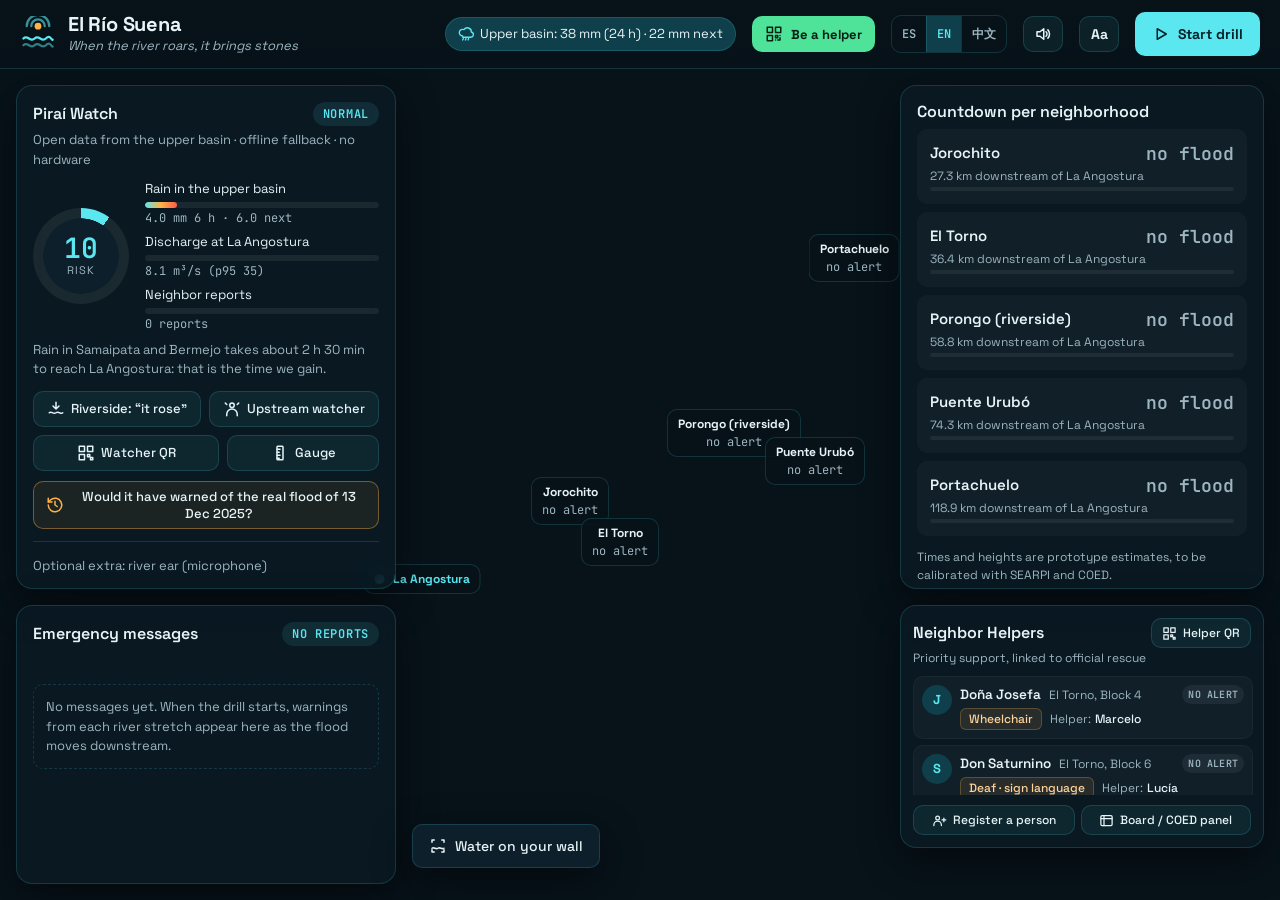
==== commit 5990b696: "Panel Vecinos Ayudantes más compacto y legible - Encabezado: título y botón «QR ayudante» en una fil" ====
--- a/index.html
+++ b/index.html
@@ -83,8 +83,10 @@
   </section>
 
   <section class="panel guardianes" aria-labelledby="t-guard">
-    <header><h2 id="t-guard">Vecinos Ayudantes</h2><button class="btn chico" id="btn-qr"><svg viewBox="0 0 24 24"><rect x="3" y="3" width="7" height="7"/><rect x="14" y="3" width="7" height="7"/><rect x="3" y="14" width="7" height="7"/><path d="M14 14h3v3h-3zM18 18h3v3h-3z"/></svg>Celular del ayudante</button></header>
-    <p class="sub">Quien no puede salir solo tiene un vecino asignado. Si nadie confirma, pasa al rescate oficial.</p>
+    <header>
+      <div class="titulo"><h2 id="t-guard">Vecinos Ayudantes</h2><p class="sub" title="Quien no puede salir solo tiene un vecino asignado. Si nadie confirma, pasa al rescate oficial.">Apoyo prioritario y enlace con rescate oficial</p></div>
+      <button class="btn chico" id="btn-qr" title="Celular del ayudante: escanea el QR y recibe la alerta"><svg viewBox="0 0 24 24"><rect x="3" y="3" width="7" height="7"/><rect x="14" y="3" width="7" height="7"/><rect x="3" y="14" width="7" height="7"/><path d="M14 14h3v3h-3zM18 18h3v3h-3z"/></svg>QR ayudante</button>
+    </header>
     <ul id="lista-personas" class="personas"></ul>
     <div class="fila pie"><button class="btn chico" id="btn-registro"><svg viewBox="0 0 24 24"><circle cx="9" cy="8" r="3"/><path d="M3 20v-1a6 6 0 0 1 12 0v1M19 8v6M16 11h6"/></svg>Registrar persona</button><button class="btn chico" id="btn-junta"><svg viewBox="0 0 24 24"><rect x="3" y="4" width="18" height="16" rx="2"/><path d="M3 9h18M8 4v16"/></svg>Panel de la junta / COED</button></div>
   </section>
--- a/estilo.css
+++ b/estilo.css
@@ -44,7 +44,17 @@
 .mensajes { grid-column: 1; grid-row: 2; align-self: stretch; max-height: 100%; display: flex; flex-direction: column; }
 .cuenta { grid-column: 3; grid-row: 1; align-self: start; max-height: 100%; }
 /* abajo a la derecha, debajo de la cuenta regresiva; deja libre la atribución del mapa (OpenStreetMap) */
-.guardianes { grid-column: 3; grid-row: 2; align-self: end; max-height: calc(100% - 24px); margin-bottom: 24px; }
+.guardianes { grid-column: 3; grid-row: 2; align-self: end; max-height: calc(100% - 36px); margin-bottom: 36px; padding: 12px; display: flex; flex-direction: column; overflow: hidden; }
+/* encabezado: título y botón QR en una fila; el subtítulo usa todo el ancho debajo */
+.guardianes > header { display: grid; grid-template-columns: minmax(0, 1fr) auto; align-items: center; gap: 2px 8px; margin-bottom: 10px; flex: none; }
+.guardianes .titulo { display: contents; }
+.guardianes .sub { grid-column: 1 / -1; grid-row: 2; margin: 0; font-size: 12px; line-height: 1.35; white-space: nowrap; overflow: hidden; text-overflow: ellipsis; }
+.guardianes #btn-qr { min-height: 30px; padding: 4px 10px; gap: 6px; font-size: 12px; white-space: nowrap; flex: none; }
+.guardianes #btn-qr svg, .guardianes .pie .btn svg { width: 15px; height: 15px; }
+/* pie en una sola fila: dos botones del mismo alto que el del QR */
+.guardianes .pie { flex-wrap: nowrap; gap: 6px; }
+.guardianes .pie .btn { flex: 1 1 auto; min-width: 0; min-height: 30px; padding: 4px 8px; gap: 6px; font-size: 12px; white-space: nowrap; }
+.guardianes .personas { flex: 1 1 auto; min-height: 0; overflow: auto; margin-right: -6px; padding-right: 4px; scrollbar-width: thin; }
 
 #espectro { width: 100%; height: 120px; border-radius: var(--r-chico); background: #06121b; display: block; }
 .medidor { height: 8px; border-radius: 99px; background: rgba(255,255,255,.07); margin: 12px 0 8px; overflow: hidden; }
@@ -78,12 +88,20 @@
 .barrios li[data-e="llego"] { border-color: rgba(255,90,74,.5); background: rgba(255,90,74,.08); }
 .barrios li[data-e="llego"] .tiempo { color: var(--alerta); }
 
-.personas { list-style: none; margin: 0; padding: 0; display: grid; gap: 8px; }
-.personas li { display: grid; grid-template-columns: 40px 1fr auto; align-items: center; gap: 4px 12px; padding: 10px 12px; border-radius: var(--r-chico); background: rgba(255,255,255,.03); transition: background .3s; }
-.personas .av { width: 40px; height: 40px; border-radius: 50%; display: grid; place-items: center; background: var(--acento-osc); color: var(--acento); font-weight: 700; }
-.personas .quien { font-weight: 600; font-size: 14px; }
-.personas .que { font-size: 12px; color: var(--texto-2); }
-.personas .est { font: 600 11px var(--mono); text-transform: uppercase; padding: 4px 8px; border-radius: 99px; background: rgba(255,255,255,.06); color: var(--texto-2); white-space: nowrap; }
+/* tarjeta compacta: [avatar] nombre · dónde [estado] / [necesidad] Ayudante: nombre */
+.personas { list-style: none; margin: 0; padding: 0; display: grid; gap: 6px; }
+.personas li { display: grid; grid-template-columns: 30px minmax(0, 1fr) auto; align-items: center; gap: 4px 8px; padding: 8px; border-radius: var(--r-chico); background: rgba(255,255,255,.03); border: 1px solid rgba(255,255,255,.04); transition: background .3s; }
+.personas .av { grid-row: span 2; align-self: start; width: 30px; height: 30px; border-radius: 50%; display: grid; place-items: center; background: var(--acento-osc); color: var(--acento); font-weight: 700; font-size: 13px; }
+/* si nombre + cuadra no entran en una línea, la cuadra baja debajo del nombre (nunca se corta) */
+.personas .quien { min-width: 0; display: flex; flex-wrap: wrap; align-items: baseline; gap: 0 8px; font-size: 13.5px; line-height: 1.3; }
+.personas .quien b { font-weight: 600; }
+.personas .quien .donde { color: var(--texto-2); font-size: 12px; white-space: nowrap; }
+.personas .que { grid-column: 2 / -1; min-width: 0; display: flex; align-items: center; gap: 8px; font-size: 12px; color: var(--texto-2); }
+.personas .tag { flex: none; max-width: 60%; overflow: hidden; text-overflow: ellipsis; white-space: nowrap; padding: 1px 8px; border-radius: 6px; background: rgba(255,179,71,.1); border: 1px solid rgba(255,179,71,.25); color: #ffd29a; font-weight: 500; line-height: 1.5; }
+.personas .ayu { min-width: 0; display: inline-flex; gap: 4px; white-space: nowrap; overflow: hidden; }
+.personas .ayu span::after { content: ":"; }
+.personas .ayu b { color: var(--texto); font-weight: 500; overflow: hidden; text-overflow: ellipsis; }
+.personas .est { grid-column: 3; grid-row: 1; font: 600 10px var(--mono); letter-spacing: .02em; text-transform: uppercase; padding: 3px 6px; border-radius: 99px; background: rgba(255,255,255,.06); color: var(--texto-2); white-space: nowrap; }
 .personas li[data-e="avisado"] { background: rgba(255,179,71,.08); }
 .personas li[data-e="avisado"] .est { background: var(--aviso); color: #2a1a00; animation: late 1.2s infinite; }
 .personas li[data-e="salvo"] { background: rgba(79,227,154,.08); }
@@ -185,7 +203,7 @@
 .btn.riada { width: 100%; margin-top: 12px; border-color: rgba(255,179,71,.4); background: rgba(255,179,71,.08); }
 .btn.riada:hover { background: rgba(255,179,71,.16); }
 .btn.riada svg { stroke: var(--aviso); }
-.guardianes .pie { margin-top: 12px; }
+.guardianes .pie { margin-top: 10px; flex: none; }
 .personas .acciones { grid-column: 2 / -1; display: flex; flex-wrap: wrap; gap: 6px; }
 .personas .acciones .ok { grid-column: auto; }
 a.btn { text-decoration: none; }
@@ -259,10 +277,18 @@
   .barra .btn.primario { flex: 1; }
 }
 @media (min-width: 901px) {
-  .tablero { grid-template-rows: auto minmax(230px, 1fr); }
-  .oido, .cuenta { max-height: calc(100vh - 65px - 32px - 16px - 230px); }
+  /* el tablero ocupa justo lo que deja la barra: antes se salía de la ventana y la atribución del mapa quedaba cortada */
+  body { display: flex; flex-direction: column; }
+  .barra { flex: none; }
+  .tablero { flex: 1 1 auto; height: auto; min-height: 0; grid-template-rows: auto minmax(260px, 1fr); }
+  /* 88px = barra en pantallas medianas (los chips pasan a dos líneas); deja al menos 260px a los paneles de abajo */
+  .oido, .cuenta { max-height: calc(100vh - 88px - 32px - 16px - 260px); }
   .oido .fila { flex-wrap: wrap; }
   .oido .fila .btn.chico { padding: 6px 8px; gap: 6px; }
+}
+@media (min-width: 1280px) {
+  /* columna derecha un poco más ancha: nombre, cuadra y estado entran en una línea */
+  .tablero { grid-template-columns: 380px 1fr 364px; }
 }
 
 /* etiquetas del mapa sin alerta: gris, no verde */
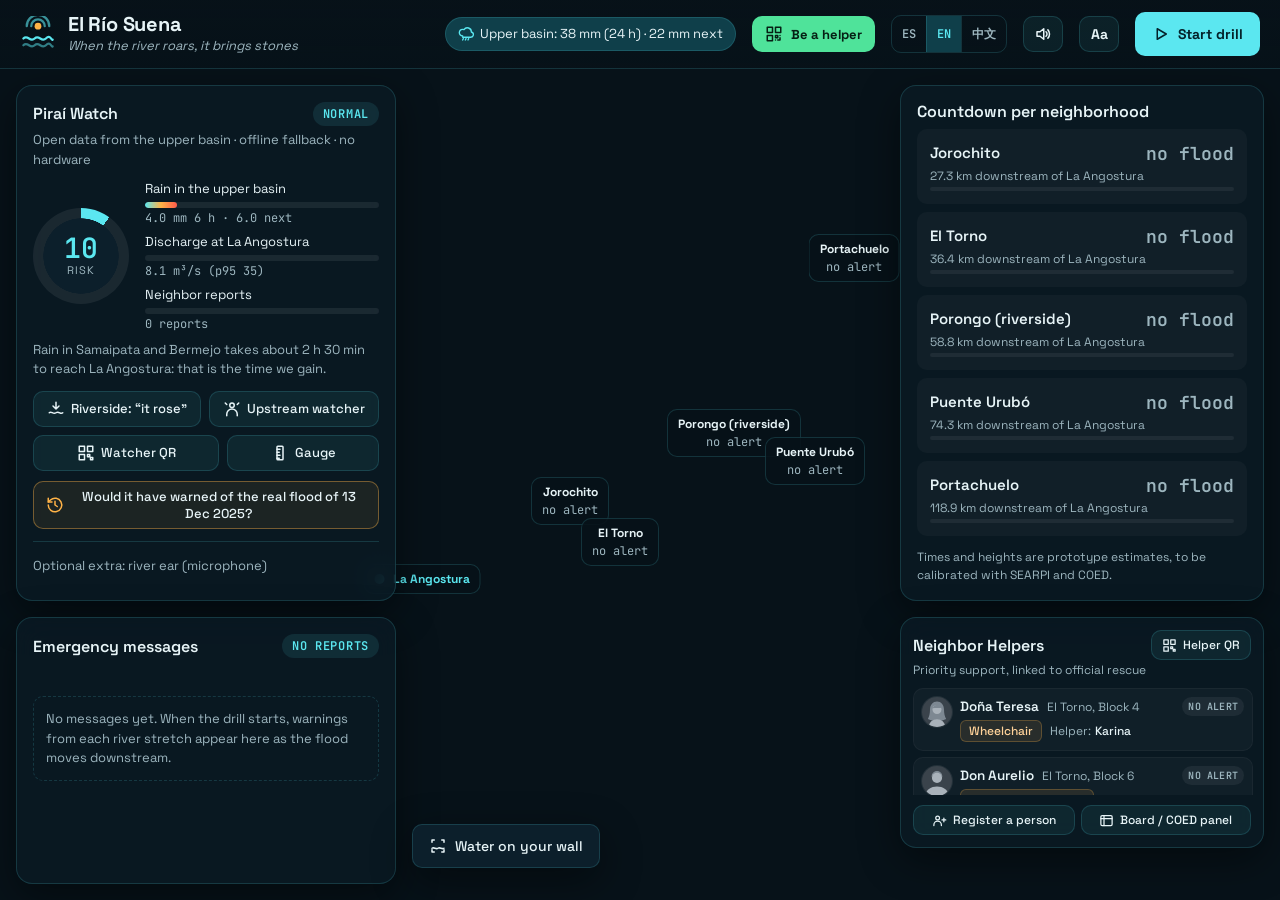
==== commit 2088b76c: "Vecinos Ayudantes: chat con el ayudante y confirmación en dos pasos - El botón SMS de la tarjeta (un" ====
--- a/index.html
+++ b/index.html
@@ -94,6 +94,20 @@
   <button class="btn flotante" id="btn-pared" aria-label="El agua en tu pared" title="El agua en tu pared"><svg viewBox="0 0 24 24"><path d="M4 7V4h3M17 4h3v3M20 17v3h-3M7 20H4v-3"/><path d="M4 15c3-2 5 2 8 0s5 2 8 0"/></svg>El agua en tu pared</button>
 </main>
 
+<!-- chat con el ayudante: panel flotante junto a Vecinos Ayudantes, sobre el mapa -->
+<aside class="chat" id="chat" role="dialog" aria-labelledby="chat-quien" hidden>
+  <header class="chat-cab">
+    <span class="av" id="chat-av" aria-hidden="true"></span>
+    <div class="chat-tit"><b id="chat-quien" translate="no">Ayudante</b><span><span>Asiste a</span> <b id="chat-persona"></b></span></div>
+    <span class="chat-est" id="chat-est"></span>
+    <button class="btn chico chat-cerrar" id="chat-cerrar" type="button" aria-label="Cerrar chat" title="Cerrar"><svg viewBox="0 0 24 24"><path d="M6 6l12 12M18 6 6 18"/></svg></button>
+  </header>
+  <ol class="chat-msjs" id="chat-msjs" aria-live="polite"></ol>
+  <div class="chat-rapidas" id="chat-rapidas"></div>
+  <form class="chat-form" id="chat-form" autocomplete="off"><input id="chat-texto" maxlength="160" placeholder="Escribe un mensaje…" aria-label="Mensaje para el ayudante"><button class="btn chico primario" type="submit">Enviar</button></form>
+  <p class="chat-pie"><span id="chat-respaldo"></span><span>Demo: el ayudante responde solo durante el simulacro.</span></p>
+</aside>
+
 <dialog id="dlg-pared" class="dlg pantalla">
   <div class="pared">
     <video id="video" playsinline muted></video>
--- a/estilo.css
+++ b/estilo.css
@@ -91,7 +91,7 @@
 /* tarjeta compacta: [avatar] nombre · dónde [estado] / [necesidad] Ayudante: nombre */
 .personas { list-style: none; margin: 0; padding: 0; display: grid; gap: 6px; }
 .personas li { display: grid; grid-template-columns: 30px minmax(0, 1fr) auto; align-items: center; gap: 4px 8px; padding: 8px; border-radius: var(--r-chico); background: rgba(255,255,255,.03); border: 1px solid rgba(255,255,255,.04); transition: background .3s; }
-.personas .av { grid-row: span 2; align-self: start; width: 30px; height: 30px; border-radius: 50%; display: grid; place-items: center; background: var(--acento-osc); color: var(--acento); font-weight: 700; font-size: 13px; }
+.personas .av { grid-row: span 2; align-self: start; width: 30px; height: 30px; }
 /* si nombre + cuadra no entran en una línea, la cuadra baja debajo del nombre (nunca se corta) */
 .personas .quien { min-width: 0; display: flex; flex-wrap: wrap; align-items: baseline; gap: 0 8px; font-size: 13.5px; line-height: 1.3; }
 .personas .quien b { font-weight: 600; }
@@ -104,8 +104,9 @@
 .personas .est { grid-column: 3; grid-row: 1; font: 600 10px var(--mono); letter-spacing: .02em; text-transform: uppercase; padding: 3px 6px; border-radius: 99px; background: rgba(255,255,255,.06); color: var(--texto-2); white-space: nowrap; }
 .personas li[data-e="avisado"] { background: rgba(255,179,71,.08); }
 .personas li[data-e="avisado"] .est { background: var(--aviso); color: #2a1a00; animation: late 1.2s infinite; }
-.personas li[data-e="salvo"] { background: rgba(79,227,154,.08); }
-.personas li[data-e="salvo"] .est { background: var(--exito); color: #03281a; }
+/* evacuado: tarjeta con borde verde suave e insignia verde sobre fondo oscuro (borde con sombra interior: no cambia el tamaño) */
+.personas li[data-e="salvo"] { background: rgba(79,227,154,.07); border-color: rgba(79,227,154,.28); }
+.personas li[data-e="salvo"] .est { background: rgba(79,227,154,.16); color: var(--exito); box-shadow: inset 0 0 0 1px rgba(79,227,154,.55); }
 .personas li[data-e="rescate"] .est { background: var(--alerta); color: #fff; }
 .personas .ok { grid-column: 2 / -1; justify-self: start; }
 
@@ -281,8 +282,8 @@
   body { display: flex; flex-direction: column; }
   .barra { flex: none; }
   .tablero { flex: 1 1 auto; height: auto; min-height: 0; grid-template-rows: auto minmax(260px, 1fr); }
-  /* 88px = barra en pantallas medianas (los chips pasan a dos líneas); deja al menos 260px a los paneles de abajo */
-  .oido, .cuenta { max-height: calc(100vh - 88px - 32px - 16px - 260px); }
+  /* alto según su fila de la grilla (no una fórmula fija): si la barra crece en el simulacro, no se meten debajo de los paneles de abajo */
+  .oido, .cuenta { max-height: 100%; }
   .oido .fila { flex-wrap: wrap; }
   .oido .fila .btn.chico { padding: 6px 8px; gap: 6px; }
 }
@@ -363,10 +364,11 @@
 .msj .texto { font-weight: 600; font-size: 14px; line-height: 1.35; color: var(--texto); }
 .msj .hora { font: 400 11px var(--mono); color: var(--texto-2); }
 /* quién reporta: foto de perfil por defecto, silueta gris sin rostro (mujer / hombre) */
-.msj .av { width: 36px; height: 36px; border-radius: 50%; display: grid; place-items: center; overflow: hidden; background: #3a434b; box-shadow: 0 0 0 1px rgba(255,255,255,.08); }
-.msj .av .silueta { width: 100%; height: 100%; stroke: none; }
-.msj .av .piel { fill: #a9b2ba; }
-.msj .av .pelo { fill: #7d8892; }
+.msj .av { width: 36px; height: 36px; }
+.msj .av, .personas .av, .chat .av { border-radius: 50%; display: grid; place-items: center; overflow: hidden; background: #3a434b; box-shadow: 0 0 0 1px rgba(255,255,255,.08); }
+.msj .av .silueta, .personas .av .silueta, .chat .av .silueta { width: 100%; height: 100%; stroke: none; }
+.msj .av .piel, .personas .av .piel, .chat .av .piel { fill: #a9b2ba; }
+.msj .av .pelo, .personas .av .pelo, .chat .av .pelo { fill: #7d8892; }
 .msj .av.sistema { background: var(--acento-osc); color: var(--acento); box-shadow: 0 0 0 2px rgba(91,231,240,.45); }
 .msj .av.sistema svg { width: 20px; height: 20px; }
 .msj .cuerpo { display: grid; gap: 3px; min-width: 0; }
@@ -386,3 +388,48 @@
 html.grande .msj .texto { font-size: 17px; }
 html.grande .msj .lugar, html.grande .msj .hora { font-size: 14px; }
 @media (max-width: 900px) { .mensajes { display: block; } }
+
+/* chat con el ayudante: panel flotante a la izquierda de la columna derecha, sobre el mapa (no tapa Vecinos Ayudantes) */
+.chat { --col: 340px; position: fixed; z-index: 6; right: calc(var(--col) + 32px); bottom: 32px; width: min(340px, calc(100vw - var(--col) - 48px)); height: min(460px, calc(100vh - 140px)); display: flex; flex-direction: column; background: var(--superficie-solida); border: 1px solid var(--borde); border-radius: var(--r); box-shadow: var(--sombra); overflow: hidden; animation: entra .25s ease both; }
+@media (min-width: 1280px) { .chat { --col: 364px; } }
+.chat-cab { display: grid; grid-template-columns: 32px minmax(0, 1fr) auto auto; align-items: center; gap: 8px; padding: 10px 10px 10px 12px; border-bottom: 1px solid var(--borde); }
+.chat .av { width: 32px; height: 32px; }
+.chat-tit { display: grid; min-width: 0; line-height: 1.25; }
+.chat-tit > b { font-size: 14px; font-weight: 600; }
+.chat-tit > span { font-size: 12px; color: var(--texto-2); white-space: nowrap; overflow: hidden; text-overflow: ellipsis; }
+.chat-tit > span b { color: var(--texto); font-weight: 500; }
+.chat-est { font: 600 10px var(--mono); letter-spacing: .02em; text-transform: uppercase; padding: 3px 7px; border-radius: 99px; white-space: nowrap; background: rgba(255,255,255,.06); color: var(--texto-2); }
+.chat-est[data-e="avisado"], .chat-est[data-e="camino"] { background: rgba(255,179,71,.14); color: var(--aviso); box-shadow: inset 0 0 0 1px rgba(255,179,71,.4); }
+.chat-est[data-e="listo"], .chat-est[data-e="salvo"] { background: rgba(79,227,154,.16); color: var(--exito); box-shadow: inset 0 0 0 1px rgba(79,227,154,.55); }
+.chat-est[data-e="rescate"] { background: var(--alerta); color: #fff; }
+.chat-cerrar { min-height: 30px; width: 30px; padding: 0; }
+.chat-cerrar svg { width: 16px; height: 16px; }
+.chat-msjs { list-style: none; margin: 0; padding: 12px; flex: 1 1 auto; min-height: 0; overflow: auto; display: flex; flex-direction: column; gap: 8px; scrollbar-width: thin; }
+.chat-msjs li { max-width: 82%; display: grid; gap: 2px; }
+.chat-msjs .burbuja { padding: 7px 11px; border-radius: 14px; font-size: 13.5px; line-height: 1.35; overflow-wrap: anywhere; }
+.chat-msjs .de { font-size: 11px; font-weight: 600; color: var(--acento); }
+.chat-msjs small { font: 400 10.5px var(--mono); color: var(--texto-2); }
+.chat-msjs li.ayudante { align-self: flex-start; }
+.chat-msjs li.ayudante .burbuja { background: rgba(255,255,255,.08); border-bottom-left-radius: 4px; }
+.chat-msjs li.central { align-self: flex-end; justify-items: end; }
+.chat-msjs li.central .burbuja { background: var(--acento-osc); border: 1px solid rgba(91,231,240,.25); border-bottom-right-radius: 4px; }
+.chat-msjs li.sistema { align-self: center; max-width: 94%; padding: 4px 10px; border-radius: 99px; background: rgba(255,255,255,.04); color: var(--texto-2); font-size: 11.5px; text-align: center; }
+.chat-msjs .escribiendo .burbuja { display: inline-flex; gap: 4px; padding: 10px 12px; }
+.chat-msjs .escribiendo i { width: 6px; height: 6px; border-radius: 50%; background: var(--texto-2); animation: escribe 1s infinite ease-in-out; }
+.chat-msjs .escribiendo i:nth-child(2) { animation-delay: .15s; } .chat-msjs .escribiendo i:nth-child(3) { animation-delay: .3s; }
+@keyframes escribe { 0%, 80%, 100% { opacity: .3; transform: translateY(0); } 40% { opacity: 1; transform: translateY(-3px); } }
+.chat-rapidas { display: flex; flex-wrap: wrap; gap: 6px; padding: 0 12px 8px; }
+.chat-rapidas:empty { display: none; }
+.chat-rapidas .btn { min-height: 28px; padding: 3px 10px; font-size: 12px; border-radius: 99px; }
+.chat-rapidas .simular { border-style: dashed; color: var(--texto-2); }
+.chat-form { display: flex; gap: 6px; padding: 8px 12px; border-top: 1px solid var(--borde); }
+.chat-form input { flex: 1; min-width: 0; min-height: 34px; padding: 6px 10px; border-radius: var(--r-chico); border: 1px solid var(--borde); background: rgba(255,255,255,.04); color: var(--texto); font: 400 13px var(--f); }
+.chat-form input:focus-visible { outline: 2px solid var(--acento); outline-offset: 1px; }
+.chat-form .btn { min-height: 34px; }
+.chat-pie { margin: 0; padding: 0 12px 10px; display: flex; flex-wrap: wrap; justify-content: space-between; gap: 4px 10px; font-size: 11px; color: var(--texto-2); }
+.chat-pie #chat-respaldo { display: inline-flex; gap: 8px; }
+.chat-pie a { color: var(--acento); }
+/* mensaje nuevo del ayudante sin leer: punto en el botón Chat */
+.chat-btn[data-nuevo]::after { content: ""; width: 8px; height: 8px; border-radius: 50%; background: var(--aviso); box-shadow: 0 0 0 2px rgba(255,179,71,.25); }
+@media (max-width: 900px) { .chat { left: 8px; right: 8px; bottom: 8px; width: auto; height: min(70vh, 520px); z-index: 30; } }
+@media (prefers-reduced-motion: reduce) { .chat-msjs .escribiendo i { animation: none; } }
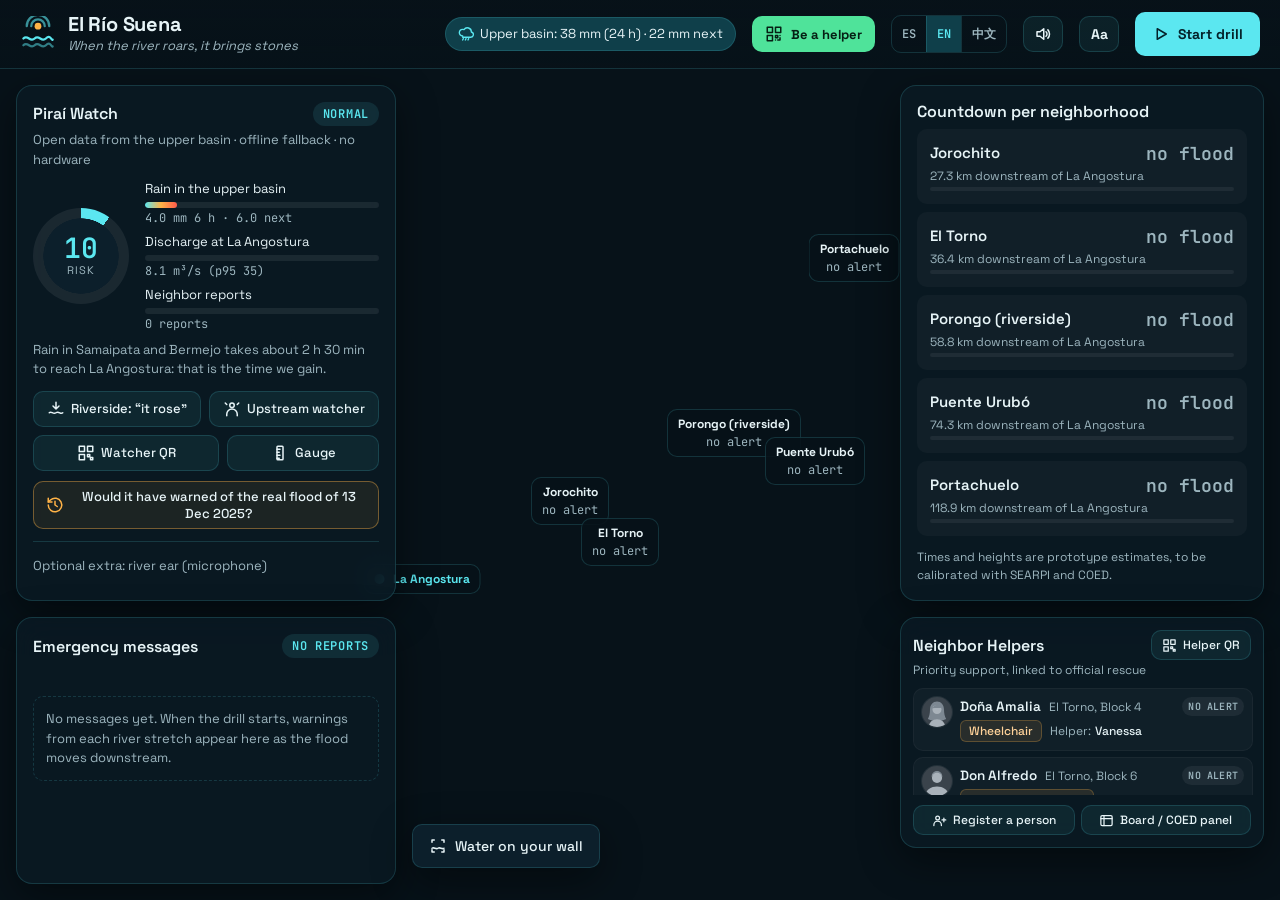
==== commit 80084d6c: "Chat del ayudante: confirmar dentro del chat y solo tras un mensaje de la central - «Confirmar evacu" ====
--- a/index.html
+++ b/index.html
@@ -104,6 +104,10 @@
   </header>
   <ol class="chat-msjs" id="chat-msjs" aria-live="polite"></ol>
   <div class="chat-rapidas" id="chat-rapidas"></div>
+  <div class="chat-confirmar" id="chat-confirmar" hidden>
+    <button class="btn chico chat-ok" id="chat-ok" type="button" disabled aria-describedby="chat-aviso"><svg viewBox="0 0 24 24"><path d="M5 12.5l4.5 4.5L19 7.5"/></svg>Confirmar evacuación</button>
+    <span class="chat-aviso" id="chat-aviso" aria-live="polite"></span>
+  </div>
   <form class="chat-form" id="chat-form" autocomplete="off"><input id="chat-texto" maxlength="160" placeholder="Escribe un mensaje…" aria-label="Mensaje para el ayudante"><button class="btn chico primario" type="submit">Enviar</button></form>
   <p class="chat-pie"><span id="chat-respaldo"></span><span>Demo: el ayudante responde solo durante el simulacro.</span></p>
 </aside>
--- a/estilo.css
+++ b/estilo.css
@@ -433,3 +433,30 @@
 .chat-btn[data-nuevo]::after { content: ""; width: 8px; height: 8px; border-radius: 50%; background: var(--aviso); box-shadow: 0 0 0 2px rgba(255,179,71,.25); }
 @media (max-width: 900px) { .chat { left: 8px; right: 8px; bottom: 8px; width: auto; height: min(70vh, 520px); z-index: 30; } }
 @media (prefers-reduced-motion: reduce) { .chat-msjs .escribiendo i { animation: none; } }
+
+/* tarjeta mientras el ayudante avanza: «en camino» (ámbar) y «a salvo» listo para confirmar (verde punteado: falta la central) */
+.personas li[data-paso="camino"] .est { animation: none; }
+.personas li[data-paso="listo"] { background: rgba(79,227,154,.05); }
+.personas li[data-paso="listo"] .est { background: transparent; color: var(--exito); outline: 1px dashed rgba(79,227,154,.7); outline-offset: -1px; animation: none; }
+/* aviso discreto en la tarjeta: mensaje nuevo del ayudante o esperando confirmación (abre el chat) */
+.personas .aviso-chat { grid-column: 2 / -1; justify-self: start; display: inline-flex; align-items: center; gap: 6px; padding: 2px 9px 2px 7px; border: 0; border-radius: 99px; font: 600 11px var(--f); line-height: 1.4; cursor: pointer; background: rgba(255,179,71,.12); color: var(--aviso); }
+.personas .aviso-chat::before { content: ""; width: 7px; height: 7px; border-radius: 50%; background: currentColor; flex: none; }
+.personas .aviso-chat[data-tipo="nuevo"]::before { animation: late 1.2s infinite; }
+.personas .aviso-chat[data-tipo="espera"] { background: rgba(79,227,154,.1); color: var(--exito); }
+.personas .aviso-chat:hover { filter: brightness(1.15); }
+.personas .aviso-chat:focus-visible { outline: 2px solid var(--acento); outline-offset: 2px; }
+/* «Confirmar evacuación» dentro del chat: bloqueado (con aviso) hasta que el ayudante confirme; luego verde y resaltado */
+.chat-confirmar { display: flex; align-items: center; gap: 10px; margin: 0 12px 8px; padding: 8px 10px; border-radius: var(--r-chico); background: rgba(255,255,255,.03); border: 1px dashed rgba(255,255,255,.12); }
+.chat-confirmar[hidden] { display: none; }
+.chat-ok { flex: none; min-height: 32px; padding: 4px 12px; gap: 6px; font-size: 12.5px; white-space: nowrap; }
+.chat-ok svg { width: 15px; height: 15px; }
+.chat-ok[disabled] { opacity: .45; cursor: not-allowed; filter: grayscale(1); }
+.chat-aviso { min-width: 0; font-size: 11.5px; line-height: 1.35; color: var(--texto-2); }
+.chat-confirmar[data-listo="si"] { background: rgba(79,227,154,.07); border: 1px solid rgba(79,227,154,.4); }
+.chat-confirmar[data-listo="si"] .chat-ok { background: var(--exito); color: #03281a; border-color: transparent; font-weight: 700; animation: listo-ok 1.6s ease-in-out infinite; }
+.chat-confirmar[data-listo="si"] .chat-ok:hover { background: #7ff0b8; }
+.chat-confirmar[data-listo="si"] .chat-aviso { color: var(--exito); }
+@keyframes listo-ok { 50% { box-shadow: 0 0 0 6px rgba(79,227,154,.18); } }
+/* aviso en la tarjeta: el ayudante va en camino y espera que la central le escriba */
+.personas .aviso-chat[data-tipo="responder"] { background: rgba(91,231,240,.1); color: var(--acento); }
+@media (prefers-reduced-motion: reduce) { .chat-confirmar[data-listo="si"] .chat-ok { animation: none; } }
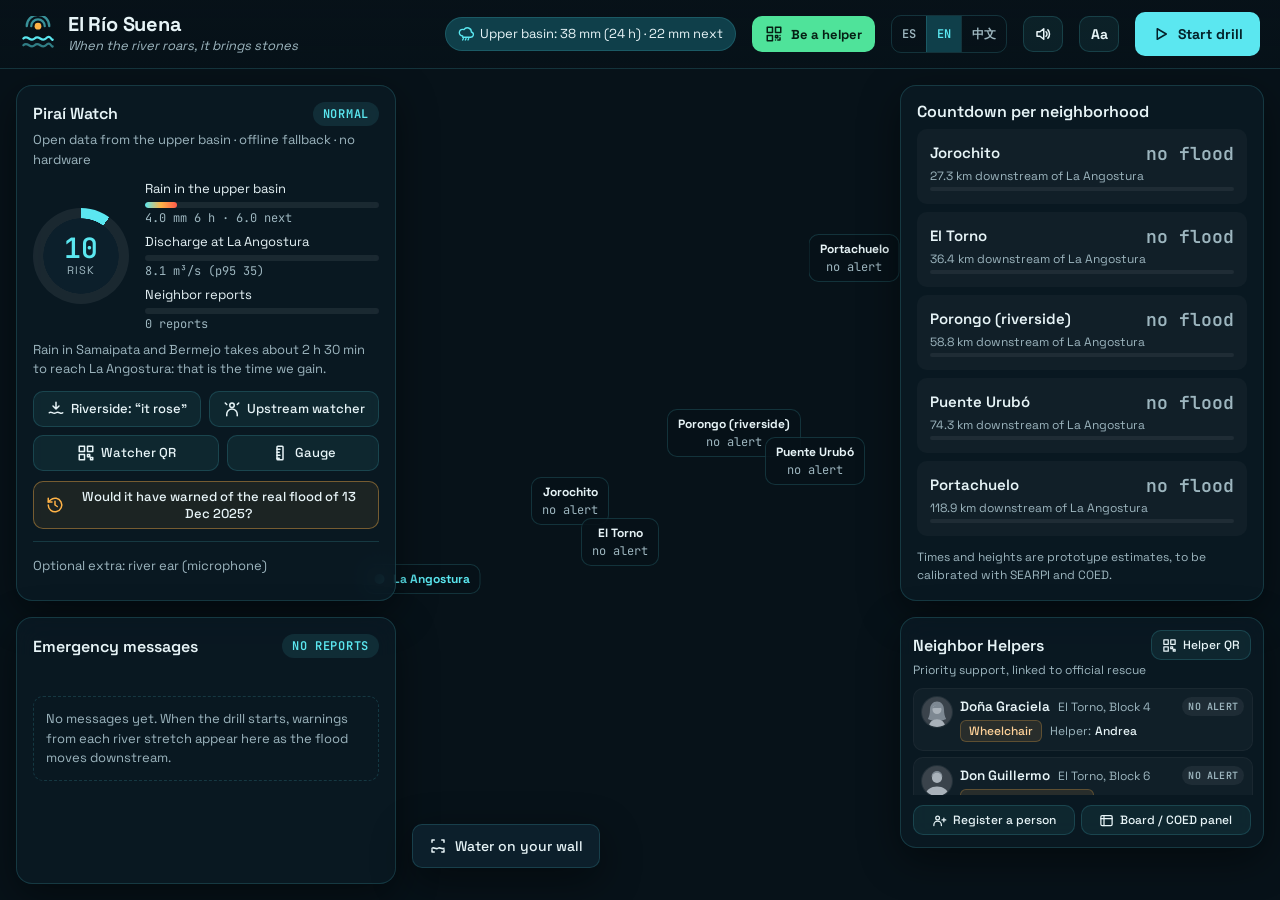
==== commit 55a7540f: "Chat del ayudante más limpio: sugerencias variadas, solo confirmar al final y cierre automático - Su" ====
--- a/index.html
+++ b/index.html
@@ -105,10 +105,9 @@
   <ol class="chat-msjs" id="chat-msjs" aria-live="polite"></ol>
   <div class="chat-rapidas" id="chat-rapidas"></div>
   <div class="chat-confirmar" id="chat-confirmar" hidden>
-    <button class="btn chico chat-ok" id="chat-ok" type="button" disabled aria-describedby="chat-aviso"><svg viewBox="0 0 24 24"><path d="M5 12.5l4.5 4.5L19 7.5"/></svg>Confirmar evacuación</button>
-    <span class="chat-aviso" id="chat-aviso" aria-live="polite"></span>
+    <button class="btn chat-ok" id="chat-ok" type="button" disabled><svg viewBox="0 0 24 24"><path d="M5 12.5l4.5 4.5L19 7.5"/></svg>Confirmar evacuación</button>
   </div>
-  <form class="chat-form" id="chat-form" autocomplete="off"><input id="chat-texto" maxlength="160" placeholder="Escribe un mensaje…" aria-label="Mensaje para el ayudante"><button class="btn chico primario" type="submit">Enviar</button></form>
+  <form class="chat-form" id="chat-form" autocomplete="off"><input id="chat-texto" maxlength="160" placeholder="Responde al ayudante para que confirme…" aria-label="Mensaje para el ayudante"><button class="btn chico primario" type="submit">Enviar</button></form>
   <p class="chat-pie"><span id="chat-respaldo"></span><span>Demo: el ayudante responde solo durante el simulacro.</span></p>
 </aside>
 
--- a/estilo.css
+++ b/estilo.css
@@ -460,3 +460,13 @@
 /* aviso en la tarjeta: el ayudante va en camino y espera que la central le escriba */
 .personas .aviso-chat[data-tipo="responder"] { background: rgba(91,231,240,.1); color: var(--acento); }
 @media (prefers-reduced-motion: reduce) { .chat-confirmar[data-listo="si"] .chat-ok { animation: none; } }
+/* chat más limpio: avisos de sistema en una línea fina; abajo, o se escribe o se confirma (nunca ambos) */
+.chat-msjs li.sistema { padding: 2px 8px; font-size: 10.5px; line-height: 1.35; background: transparent; color: rgba(157,182,191,.75); }
+.chat-form[hidden] { display: none; }
+.chat-confirmar { margin: 0; padding: 10px 12px; border: 0; border-top: 1px solid var(--borde); border-radius: 0; background: transparent; }
+.chat-confirmar[data-listo], .chat-confirmar { background: rgba(79,227,154,.06); }
+.chat-ok, .chat-confirmar .chat-ok { flex: 1 1 auto; width: 100%; min-height: 42px; font-size: 14px; background: var(--exito); color: #03281a; border-color: transparent; font-weight: 700; animation: listo-ok 1.6s ease-in-out infinite; }
+.chat-ok:hover { background: #7ff0b8; }
+.chat-ok svg { width: 18px; height: 18px; }
+.chat-rapidas .btn { text-align: left; }
+@media (prefers-reduced-motion: reduce) { .chat-ok { animation: none; } }
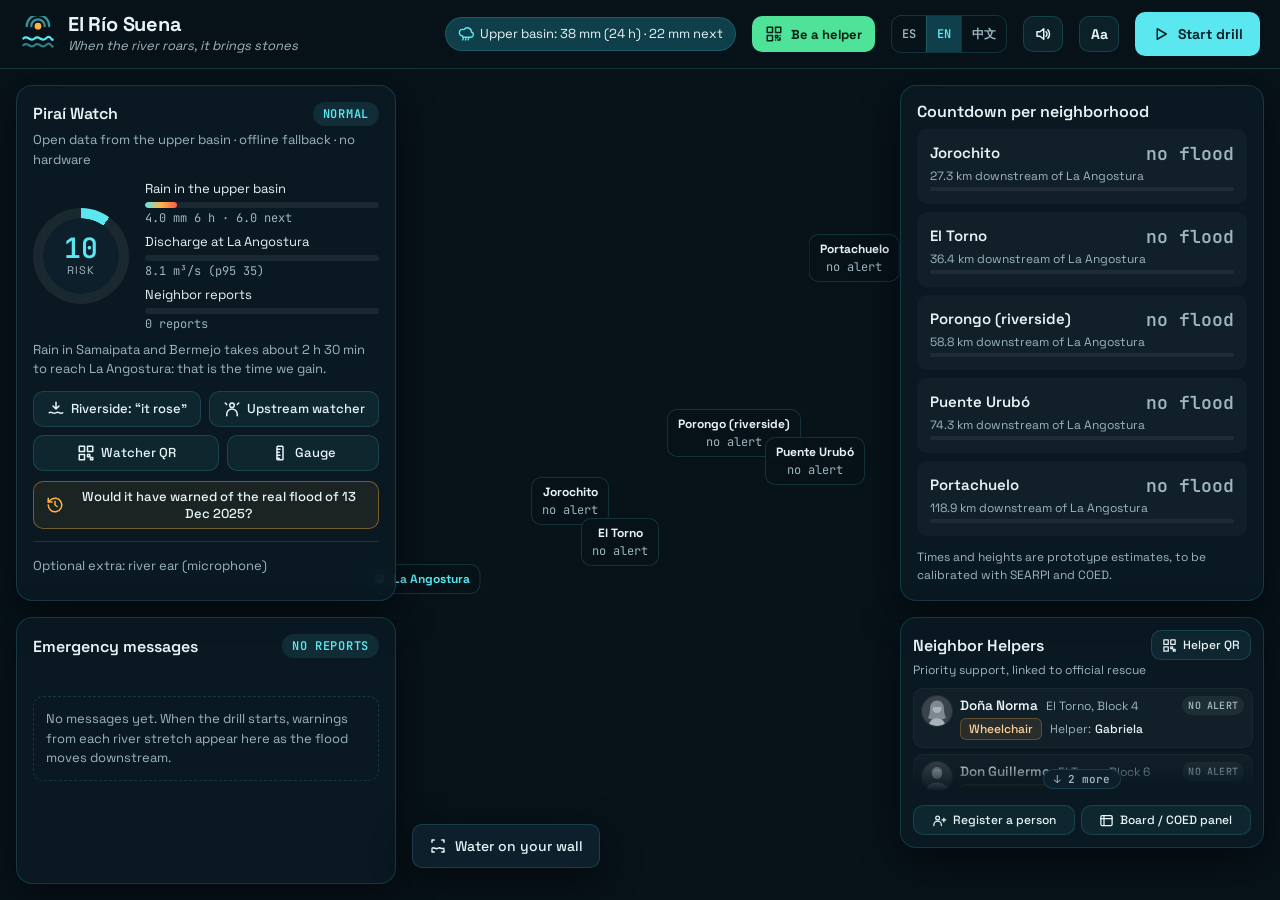
==== commit cacfdf65: "Pulido: lista con «N más», pitch/PPTX/README actualizados" ====
--- a/index.html
+++ b/index.html
@@ -88,6 +88,7 @@
       <button class="btn chico" id="btn-qr" title="Celular del ayudante: escanea el QR y recibe la alerta"><svg viewBox="0 0 24 24"><rect x="3" y="3" width="7" height="7"/><rect x="14" y="3" width="7" height="7"/><rect x="3" y="14" width="7" height="7"/><path d="M14 14h3v3h-3zM18 18h3v3h-3z"/></svg>QR ayudante</button>
     </header>
     <ul id="lista-personas" class="personas"></ul>
+    <button class="mas" id="mas-personas" type="button" hidden></button>
     <div class="fila pie"><button class="btn chico" id="btn-registro"><svg viewBox="0 0 24 24"><circle cx="9" cy="8" r="3"/><path d="M3 20v-1a6 6 0 0 1 12 0v1M19 8v6M16 11h6"/></svg>Registrar persona</button><button class="btn chico" id="btn-junta"><svg viewBox="0 0 24 24"><rect x="3" y="4" width="18" height="16" rx="2"/><path d="M3 9h18M8 4v16"/></svg>Panel de la junta / COED</button></div>
   </section>
 
--- a/estilo.css
+++ b/estilo.css
@@ -55,6 +55,10 @@
 .guardianes .pie { flex-wrap: nowrap; gap: 6px; }
 .guardianes .pie .btn { flex: 1 1 auto; min-width: 0; min-height: 30px; padding: 4px 8px; gap: 6px; font-size: 12px; white-space: nowrap; }
 .guardianes .personas { flex: 1 1 auto; min-height: 0; overflow: auto; margin-right: -6px; padding-right: 4px; scrollbar-width: thin; }
+/* hay más casos abajo: la última tarjeta se desvanece y un aviso dice cuántos faltan (así no parece cortada) */
+.guardianes .personas.hay-mas { -webkit-mask-image: linear-gradient(#000 calc(100% - 34px), transparent); mask-image: linear-gradient(#000 calc(100% - 34px), transparent); }
+.guardianes .mas { flex: none; align-self: center; margin: -22px 0 6px; position: relative; z-index: 1; padding: 2px 10px; border-radius: 99px; border: 1px solid var(--borde); background: var(--superficie-solida); color: var(--texto-2); font: 600 11px var(--mono); cursor: pointer; pointer-events: auto; }
+.guardianes .mas:hover { color: var(--texto); border-color: var(--acento); }
 
 #espectro { width: 100%; height: 120px; border-radius: var(--r-chico); background: #06121b; display: block; }
 .medidor { height: 8px; border-radius: 99px; background: rgba(255,255,255,.07); margin: 12px 0 8px; overflow: hidden; }
@@ -107,6 +111,7 @@
 /* evacuado: tarjeta con borde verde suave e insignia verde sobre fondo oscuro (borde con sombra interior: no cambia el tamaño) */
 .personas li[data-e="salvo"] { background: rgba(79,227,154,.07); border-color: rgba(79,227,154,.28); }
 .personas li[data-e="salvo"] .est { background: rgba(79,227,154,.16); color: var(--exito); box-shadow: inset 0 0 0 1px rgba(79,227,154,.55); }
+.personas li[data-e="rescate"] { background: rgba(255,90,74,.09); border-color: rgba(255,90,74,.35); }
 .personas li[data-e="rescate"] .est { background: var(--alerta); color: #fff; }
 .personas .ok { grid-column: 2 / -1; justify-self: start; }
 
@@ -306,6 +311,7 @@
 .respuesta.cel { border-width: 2px; }
 .respuesta.recib { border-color: var(--acento); } .respuesta.recib b { color: var(--acento); }
 .respuesta.vigia { border-color: var(--alerta); } .respuesta.vigia b { color: var(--alerta); }
+.respuesta.rescate { border-color: var(--alerta); border-width: 2px; } .respuesta.rescate b { color: var(--alerta); }
 @keyframes entra { from { opacity: 0; transform: translateY(-10px); } }
 @media (prefers-reduced-motion: reduce) { .respuesta { animation: none; } }
 @media (max-width: 900px) {
@@ -470,3 +476,25 @@
 .chat-ok svg { width: 18px; height: 18px; }
 .chat-rapidas .btn { text-align: left; }
 @media (prefers-reduced-motion: reduce) { .chat-ok { animation: none; } }
+
+/* tarjeta: la fila de acciones entra siempre entera ([aviso] … [Confirmar] [Chat]); el aviso se achica antes que los botones */
+.personas li { padding: 7px 8px; gap: 3px 8px; }
+.personas .acciones { grid-column: 2 / -1; display: flex; align-items: center; gap: 6px; flex-wrap: nowrap; min-width: 0; margin-top: 2px; }
+.personas .acciones .aviso-chat { flex: 0 1 auto; min-width: 0; overflow: hidden; text-overflow: ellipsis; white-space: nowrap; }
+.personas .acciones .btn { flex: none; min-height: 28px; padding: 3px 10px; font-size: 12px; }
+.personas .acciones .ok { margin-left: auto; background: var(--exito); color: #03281a; border-color: transparent; font-weight: 700; }
+.personas .acciones .ok:hover { background: #7ff0b8; }
+.personas .acciones .aviso-chat + .chat-btn, .personas .acciones .chat-btn:first-child { margin-left: auto; }
+.personas li.abre-chat { cursor: pointer; }
+.personas li.abre-chat:hover { background: rgba(255,255,255,.06); }
+.personas li.abre-chat:focus-visible { outline: 2px solid var(--acento); outline-offset: 1px; }
+.guardianes .personas { scroll-padding-top: 4px; }
+
+/* punto rojo del caso cuyo chat está abierto: anclado a una coordenada real del mapa (se mueve y hace zoom con él), cerca
+   del barrio y sin tapar etiquetas. Centro rojo nítido con borde fino de contraste y dos ondas suaves que no se recortan. */
+.caso-pulso { position: relative; width: 14px; height: 14px; overflow: visible; pointer-events: none; z-index: 3; }
+.caso-pulso i { position: absolute; inset: 0; border-radius: 50%; background: radial-gradient(circle at 35% 35%, #ff7a70, #ff3b30 55%, #d61f14); box-shadow: 0 0 0 1.5px rgba(255,255,255,.85), 0 0 10px rgba(255,59,48,.75); }
+.caso-pulso::before, .caso-pulso::after { content: ""; position: absolute; inset: 0; border-radius: 50%; background: rgba(255,59,48,.35); box-shadow: 0 0 0 1px rgba(255,59,48,.55); animation: onda-caso 2.2s cubic-bezier(.15,.6,.35,1) infinite; }
+.caso-pulso::after { animation-delay: 1.1s; }
+@keyframes onda-caso { 0% { transform: scale(1); opacity: .9; } 70% { opacity: .15; } 100% { transform: scale(4.2); opacity: 0; } }
+@media (prefers-reduced-motion: reduce) { .caso-pulso::before, .caso-pulso::after { animation: none; transform: scale(2); opacity: .35; } }
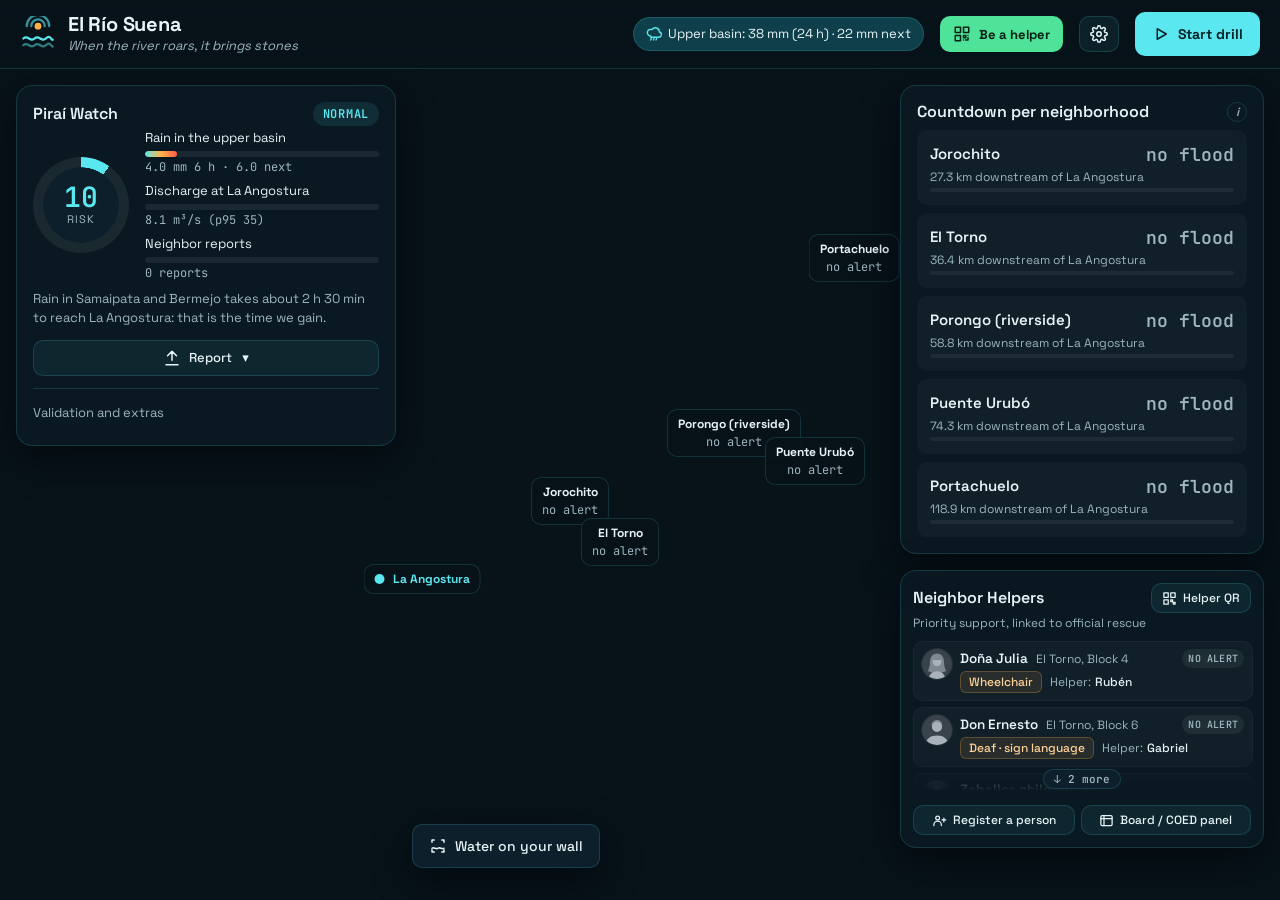
==== commit 6446f2f3: "Central más limpia: idioma/voz/letra en menú ⚙, reportes en «Reportar ▾», riada y micrófono en «Vali" ====
--- a/index.html
+++ b/index.html
@@ -28,9 +28,14 @@
     <span class="chip sin-red-chip">Sin internet · última alerta guardada</span>
   </div>
   <button class="btn chico qr-jurado" id="btn-qr-jurado" title="Escanea y recibe la alerta en tu celular"><svg viewBox="0 0 24 24"><rect x="3" y="3" width="7" height="7"/><rect x="14" y="3" width="7" height="7"/><rect x="3" y="14" width="7" height="7"/><path d="M14 14h3v3h-3zM20 14v.01M14 20h.01M17 20h3v-3"/></svg>Sé ayudante</button>
-  <span id="idioma-sel"></span>
-  <button class="btn chico icono" id="btn-repetir" title="Leer el aviso en voz alta" aria-label="Leer el aviso en voz alta"><svg viewBox="0 0 24 24"><path d="M4 9v6h4l5 4V5L8 9z"/><path d="M16 9a4 4 0 0 1 0 6M18.5 6.5a8 8 0 0 1 0 11"/></svg></button>
-  <button class="btn chico icono" id="btn-grande" aria-pressed="false" title="Letra grande y alto contraste" aria-label="Letra grande y alto contraste"><b>Aa</b></button>
+  <details class="ajustes" id="ajustes">
+    <summary class="btn chico icono" title="Idioma, voz y letra grande" aria-label="Idioma, voz y letra grande"><svg viewBox="0 0 24 24"><circle cx="12" cy="12" r="3"/><path d="M19.4 15a1.7 1.7 0 0 0 .3 1.8l.1.1a2 2 0 1 1-2.8 2.8l-.1-.1a1.7 1.7 0 0 0-1.8-.3 1.7 1.7 0 0 0-1 1.5V21a2 2 0 1 1-4 0v-.1a1.7 1.7 0 0 0-1.1-1.5 1.7 1.7 0 0 0-1.8.3l-.1.1a2 2 0 1 1-2.8-2.8l.1-.1a1.7 1.7 0 0 0 .3-1.8 1.7 1.7 0 0 0-1.5-1H3a2 2 0 1 1 0-4h.1a1.7 1.7 0 0 0 1.5-1.1 1.7 1.7 0 0 0-.3-1.8l-.1-.1a2 2 0 1 1 2.8-2.8l.1.1a1.7 1.7 0 0 0 1.8.3H9a1.7 1.7 0 0 0 1-1.5V3a2 2 0 1 1 4 0v.1a1.7 1.7 0 0 0 1 1.5 1.7 1.7 0 0 0 1.8-.3l.1-.1a2 2 0 1 1 2.8 2.8l-.1.1a1.7 1.7 0 0 0-.3 1.8V9a1.7 1.7 0 0 0 1.5 1H21a2 2 0 1 1 0 4h-.1a1.7 1.7 0 0 0-1.5 1z"/></svg></summary>
+    <div class="ajustes-menu">
+      <span id="idioma-sel"></span>
+      <button class="btn chico" id="btn-repetir" title="Leer el aviso en voz alta"><svg viewBox="0 0 24 24"><path d="M4 9v6h4l5 4V5L8 9z"/><path d="M16 9a4 4 0 0 1 0 6M18.5 6.5a8 8 0 0 1 0 11"/></svg>Leer en voz alta</button>
+      <button class="btn chico" id="btn-grande" aria-pressed="false" title="Letra grande y alto contraste"><b>Aa</b>Letra grande</button>
+    </div>
+  </details>
   <button class="btn" id="btn-falsa" hidden title="La junta verificó el río y no hay crecida: se cancela la alerta en todos los celulares"><svg viewBox="0 0 24 24"><circle cx="12" cy="12" r="9"/><path d="M8 8l8 8M16 8l-8 8"/></svg>Falsa alarma</button>
   <button class="btn primario" id="btn-simulacro"><svg viewBox="0 0 24 24"><path d="M7 5l12 7-12 7z"/></svg>Iniciar simulacro</button>
 </header>
@@ -40,7 +45,6 @@
 
   <section class="panel oido" aria-labelledby="t-oido">
     <header><h2 id="t-oido">Vigía del Piraí</h2><span class="estado" id="estado-riesgo" data-e="normal">escaneando…</span></header>
-    <p class="sub" id="fuente-escaneo">Datos abiertos de la cuenca alta · sin sensores ni hardware</p>
     <p class="oficial" id="oficial" hidden><i></i><span></span> <a target="_blank" rel="noopener" hidden>boletín</a></p>
     <div class="riesgo">
       <div class="aguja"><b id="riesgo-num">…</b><span>riesgo</span></div>
@@ -51,17 +55,22 @@
       </ul>
     </div>
     <p class="detalle" id="detalle-riesgo">La lluvia en Samaipata y Bermejo tarda unas 2 h 30 min en bajar hasta La Angostura: ese es el tiempo que ganamos.</p>
-    <div class="fila">
+    <details class="reportar" id="reportar">
+      <summary class="btn chico"><svg viewBox="0 0 24 24"><path d="M12 3v12M6 9l6-6 6 6M4 21h16"/></svg>Reportar</summary>
+      <div class="fila">
       <button class="btn chico" id="btn-crecio" title="Un vecino de la ribera reporta que el río creció (solo sube el índice)"><svg viewBox="0 0 24 24"><path d="M3 17c3-3 5 3 9 0s6 3 9 0M12 3v9M8 8l4 4 4-4"/></svg>Ribera: «creció»</button>
       <button class="btn chico" id="btn-vigia" title="Un vigía río arriba (Bermejo, río Espejos) reporta que el río creció: con 2 vigías hay alerta"><svg viewBox="0 0 24 24"><circle cx="12" cy="7" r="3"/><path d="M5 21v-2a7 7 0 0 1 14 0v2M3 4l2 2M21 4l-2 2"/></svg>Vigía río arriba</button>
       <button class="btn chico" id="btn-qr-vigia" title="Escanea con otro celular para reportar como vigía río arriba"><svg viewBox="0 0 24 24"><rect x="3" y="3" width="7" height="7"/><rect x="14" y="3" width="7" height="7"/><rect x="3" y="14" width="7" height="7"/><path d="M14 14h3v3h-3zM18 18h3v3h-3z"/></svg>QR vigía</button>
       <button class="btn chico" id="btn-regla" title="Foto de la regla pintada: se lee el nivel con 3 toques"><svg viewBox="0 0 24 24"><rect x="8" y="3" width="8" height="18" rx="1"/><path d="M8 7h4M8 11h3M8 15h4M8 19h3"/></svg>Regla</button>
       <input type="file" accept="image/*" capture="environment" id="foto-regla" hidden>
-    </div>
+      </div>
+    </details>
     <p class="confianza" id="confianza" hidden></p>
+    <details class="extra">
+      <summary>Validación y extras</summary>
+      <p class="sub" id="fuente-escaneo">Datos abiertos de la cuenca alta · sin sensores ni hardware</p>
     <button class="btn chico riada" id="btn-riada"><svg viewBox="0 0 24 24"><path d="M3 12a9 9 0 1 0 3-6.7L3 8"/><path d="M3 3v5h5M12 7v5l3 2"/></svg>¿Habría avisado la riada real del 13/12/2025?</button>
-    <details class="extra">
-      <summary>Extra opcional: oído del río (micrófono)</summary>
+      <p class="extra-tit">Oído del río (micrófono, opcional)</p>
       <canvas id="espectro" width="520" height="120" aria-label="Espectrograma del sonido del río"></canvas>
       <div class="medidor"><div id="medidor-barra"></div></div>
       <p class="detalle"><span class="estado" id="estado-oido" data-e="apagado">apagado</span> <span id="detalle-oido">El rugido grave (20–300 Hz) de las piedras arrastradas sube antes que el nivel del agua.</span></p>
@@ -69,7 +78,7 @@
     </details>
   </section>
 
-  <section class="panel mensajes" aria-labelledby="t-msj">
+  <section class="panel mensajes" aria-labelledby="t-msj" hidden>
     <header><h2 id="t-msj">Mensajes de emergencia</h2><span class="estado" id="estado-msj" data-e="normal">sin reportes</span></header>
     <!-- pila sin scroll: el mensaje activo queda quieto unos segundos para leerlo; los anteriores asoman detrás -->
     <div id="pila-msj" class="msj msj-pila" role="log" aria-live="polite" aria-relevant="additions"></div>
@@ -77,9 +86,8 @@
   </section>
 
   <section class="panel cuenta" aria-labelledby="t-cuenta">
-    <header><h2 id="t-cuenta">Cuenta regresiva por barrio</h2></header>
+    <header><h2 id="t-cuenta">Cuenta regresiva por barrio</h2><details class="info-i"><summary aria-label="Cómo se calcula" title="Cómo se calcula">i</summary><p>Tiempos y alturas estimados para el prototipo; se calibran con SEARPI y el COED.</p></details></header>
     <ol id="lista-barrios" class="barrios"></ol>
-    <p class="nota">Tiempos y alturas estimados para el prototipo; se calibran con SEARPI y el COED.</p>
   </section>
 
   <section class="panel guardianes" aria-labelledby="t-guard">
--- a/estilo.css
+++ b/estilo.css
@@ -40,7 +40,7 @@
 .panel h2 { font-size: 16px; font-weight: 600; }
 .sub, .nota { margin: 0 0 12px; color: var(--texto-2); font-size: 13px; }
 .nota { margin: 12px 0 0; font-size: 12px; }
-.oido { grid-column: 1; grid-row: 1; }
+.oido { grid-column: 1; grid-row: 1; align-self: start; }
 .mensajes { grid-column: 1; grid-row: 2; align-self: stretch; max-height: 100%; display: flex; flex-direction: column; }
 .cuenta { grid-column: 3; grid-row: 1; align-self: start; max-height: 100%; }
 /* abajo a la derecha, debajo de la cuenta regresiva; deja libre la atribución del mapa (OpenStreetMap) */
@@ -498,3 +498,27 @@
 .caso-pulso::after { animation-delay: 1.1s; }
 @keyframes onda-caso { 0% { transform: scale(1); opacity: .9; } 70% { opacity: .15; } 100% { transform: scale(4.2); opacity: 0; } }
 @media (prefers-reduced-motion: reduce) { .caso-pulso::before, .caso-pulso::after { animation: none; transform: scale(2); opacity: .35; } }
+
+/* ---------- menos carga visual: lo secundario queda a un toque ---------- */
+.panel[hidden] { display: none !important; }
+.ajustes, .reportar, .info-i { position: relative; }
+.ajustes > summary, .reportar > summary, .info-i > summary { list-style: none; cursor: pointer; }
+.ajustes > summary::-webkit-details-marker, .reportar > summary::-webkit-details-marker, .info-i > summary::-webkit-details-marker { display: none; }
+.ajustes > summary svg { width: 18px; height: 18px; }
+.ajustes[open] > summary { border-color: var(--acento); }
+.ajustes-menu { position: absolute; right: 0; top: calc(100% + 8px); z-index: 10; display: flex; flex-direction: column; gap: 8px; min-width: 210px; padding: 10px; border-radius: var(--r-chico); background: var(--superficie-solida); border: 1px solid var(--borde); box-shadow: var(--sombra); }
+.ajustes-menu .btn { justify-content: flex-start; width: 100%; }
+.ajustes-menu .idiomas { display: flex; } .ajustes-menu .idiomas .btn { flex: 1; justify-content: center; }
+.reportar { margin-top: 12px; }
+.reportar > summary { width: 100%; justify-content: center; }
+.reportar > summary::after { content: "▾"; margin-left: 2px; transition: transform .2s; }
+.reportar[open] > summary::after { transform: rotate(180deg); }
+.reportar > .fila { margin-top: 8px; }
+.info-i > summary { width: 20px; height: 20px; display: grid; place-items: center; border-radius: 50%; border: 1px solid var(--borde); color: var(--texto-2); font: italic 600 12px/1 var(--f); }
+.info-i > summary:hover, .info-i[open] > summary { color: var(--texto); border-color: var(--acento); }
+.info-i > p { position: absolute; right: 0; top: calc(100% + 6px); z-index: 5; width: 240px; margin: 0; padding: 8px 10px; border-radius: var(--r-chico); background: var(--superficie-solida); border: 1px solid var(--borde); box-shadow: var(--sombra); color: var(--texto-2); font-size: 12px; }
+.extra-tit { margin: 12px 0 6px; color: var(--texto-2); font-size: 12px; text-transform: uppercase; letter-spacing: .04em; }
+.extra .btn.riada { margin-top: 4px; }
+@media (min-width: 901px) { .oficial span { white-space: nowrap; overflow: hidden; text-overflow: ellipsis; } }
+body.jurado #btn-pared { display: none; }
+@media (max-width: 900px) { .ajustes-menu { right: auto; left: 0; } }
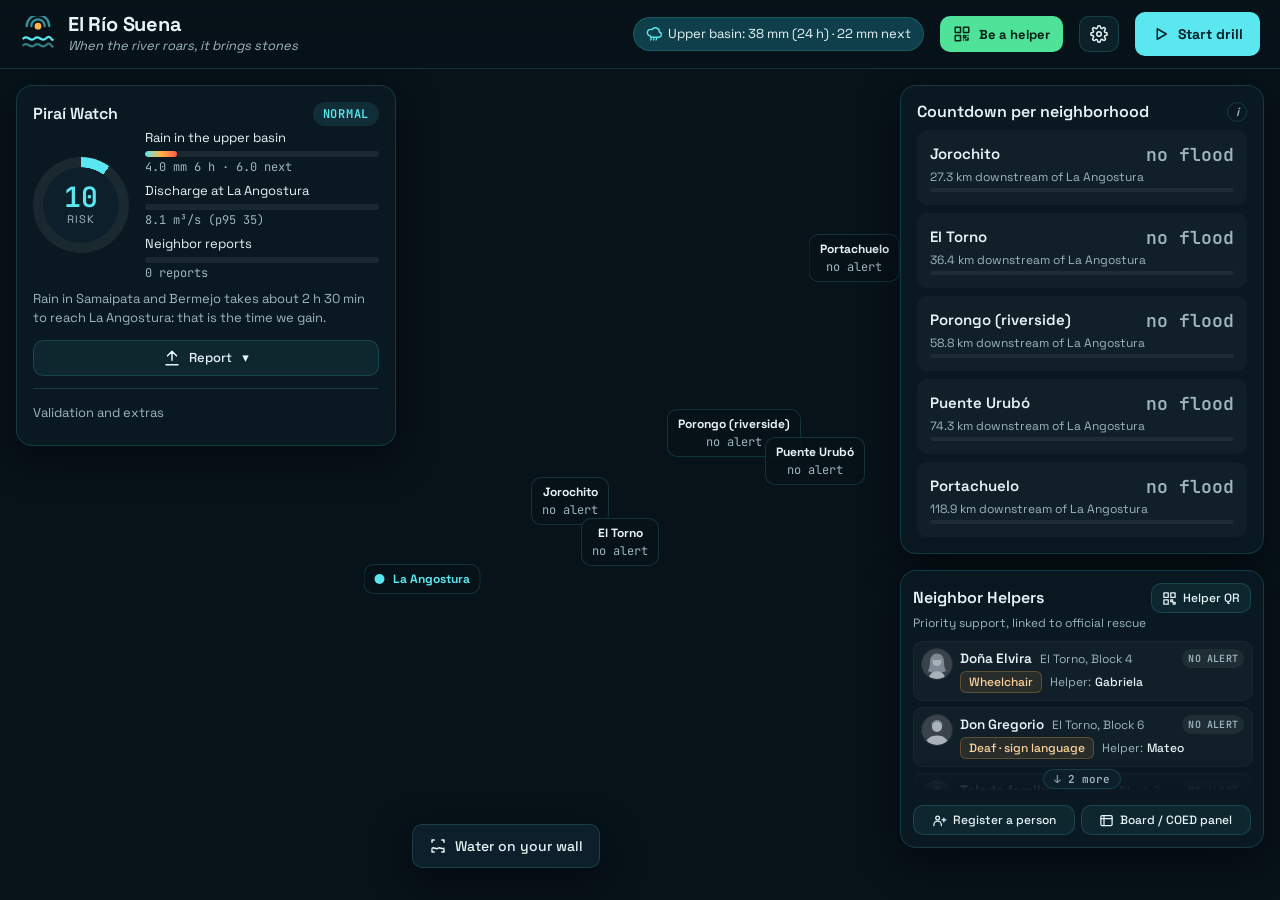
==== commit 775f77b3: "Pantalla «Todos a salvo»: ✓ siempre visible y «0 Bs» como costo para las familias - El ✓ del sello v" ====
--- a/index.html
+++ b/index.html
@@ -188,10 +188,11 @@
 <div class="respuestas" id="respuestas" aria-live="polite"></div>
 <div class="exito" id="exito" hidden>
   <div class="exito-caja">
-    <svg viewBox="0 0 64 64" aria-hidden="true"><circle cx="32" cy="32" r="29"/><path d="M19 33l9 9 18-20"/></svg>
+    <svg class="sello" viewBox="0 0 64 64" aria-hidden="true"><circle cx="32" cy="32" r="29"/><path d="M20 33.5l8 8 16-18"/></svg>
     <h2>Todos a salvo</h2>
     <p id="exito-texto"></p>
     <div class="exito-datos" id="exito-datos"></div>
+    <p class="exito-nota">Gratis para las familias · funciona sin internet, con los celulares que ya tienen.</p>
     <p class="lema">Cuando el río suena, el barrio responde.</p>
     <button class="btn primario" id="exito-cerrar">Ver el mapa</button>
   </div>
--- a/estilo.css
+++ b/estilo.css
@@ -147,17 +147,21 @@
 
 .exito { position: fixed; inset: 0; z-index: 10; display: grid; place-items: center; background: radial-gradient(circle at 50% 40%, rgba(12,52,40,.95), rgba(7,18,25,.97) 65%); backdrop-filter: blur(6px); animation: aparece .4s ease; padding: 16px; }
 .exito-caja { text-align: center; max-width: 420px; }
+/* sello: el ✓ se ve siempre (si el sistema pide menos animación, no queda un círculo vacío); el trazo animado es un extra */
 .exito svg { width: 96px; height: 96px; stroke: var(--exito); stroke-width: 3; }
-.exito svg path { stroke-dasharray: 60; stroke-dashoffset: 60; animation: traza .8s .2s ease forwards; }
+.exito svg circle { fill: rgba(79,227,154,.12); }
+.exito svg path { stroke-width: 5; stroke-dasharray: 44; stroke-dashoffset: 0; animation: traza .8s .2s ease backwards; }
 .exito h2 { font-size: 40px; margin: 16px 0 8px; }
 .exito p { color: var(--texto-2); margin: 0 0 8px; }
 .exito .lema { margin-bottom: 24px; }
+/* nota discreta debajo de los datos: gratis para las familias y sin internet (no compite con las cifras) */
+.exito .exito-nota { margin: 4px 0 14px; font-size: 12.5px; color: var(--texto-2); opacity: .9; }
 
 @keyframes entra { from { opacity: 0; transform: translateY(8px); } }
 @keyframes aparece { from { opacity: 0; } }
 @keyframes late { 50% { opacity: .55; } }
 @keyframes onda { 70% { box-shadow: 0 0 0 14px transparent; } 100% { box-shadow: 0 0 0 0 transparent; } }
-@keyframes traza { to { stroke-dashoffset: 0; } }
+@keyframes traza { from { stroke-dashoffset: 44; } to { stroke-dashoffset: 0; } }
 @media (prefers-reduced-motion: reduce) { *, *::before, *::after { animation: none !important; transition: none !important; } }
 
 @media (max-width: 900px) {
